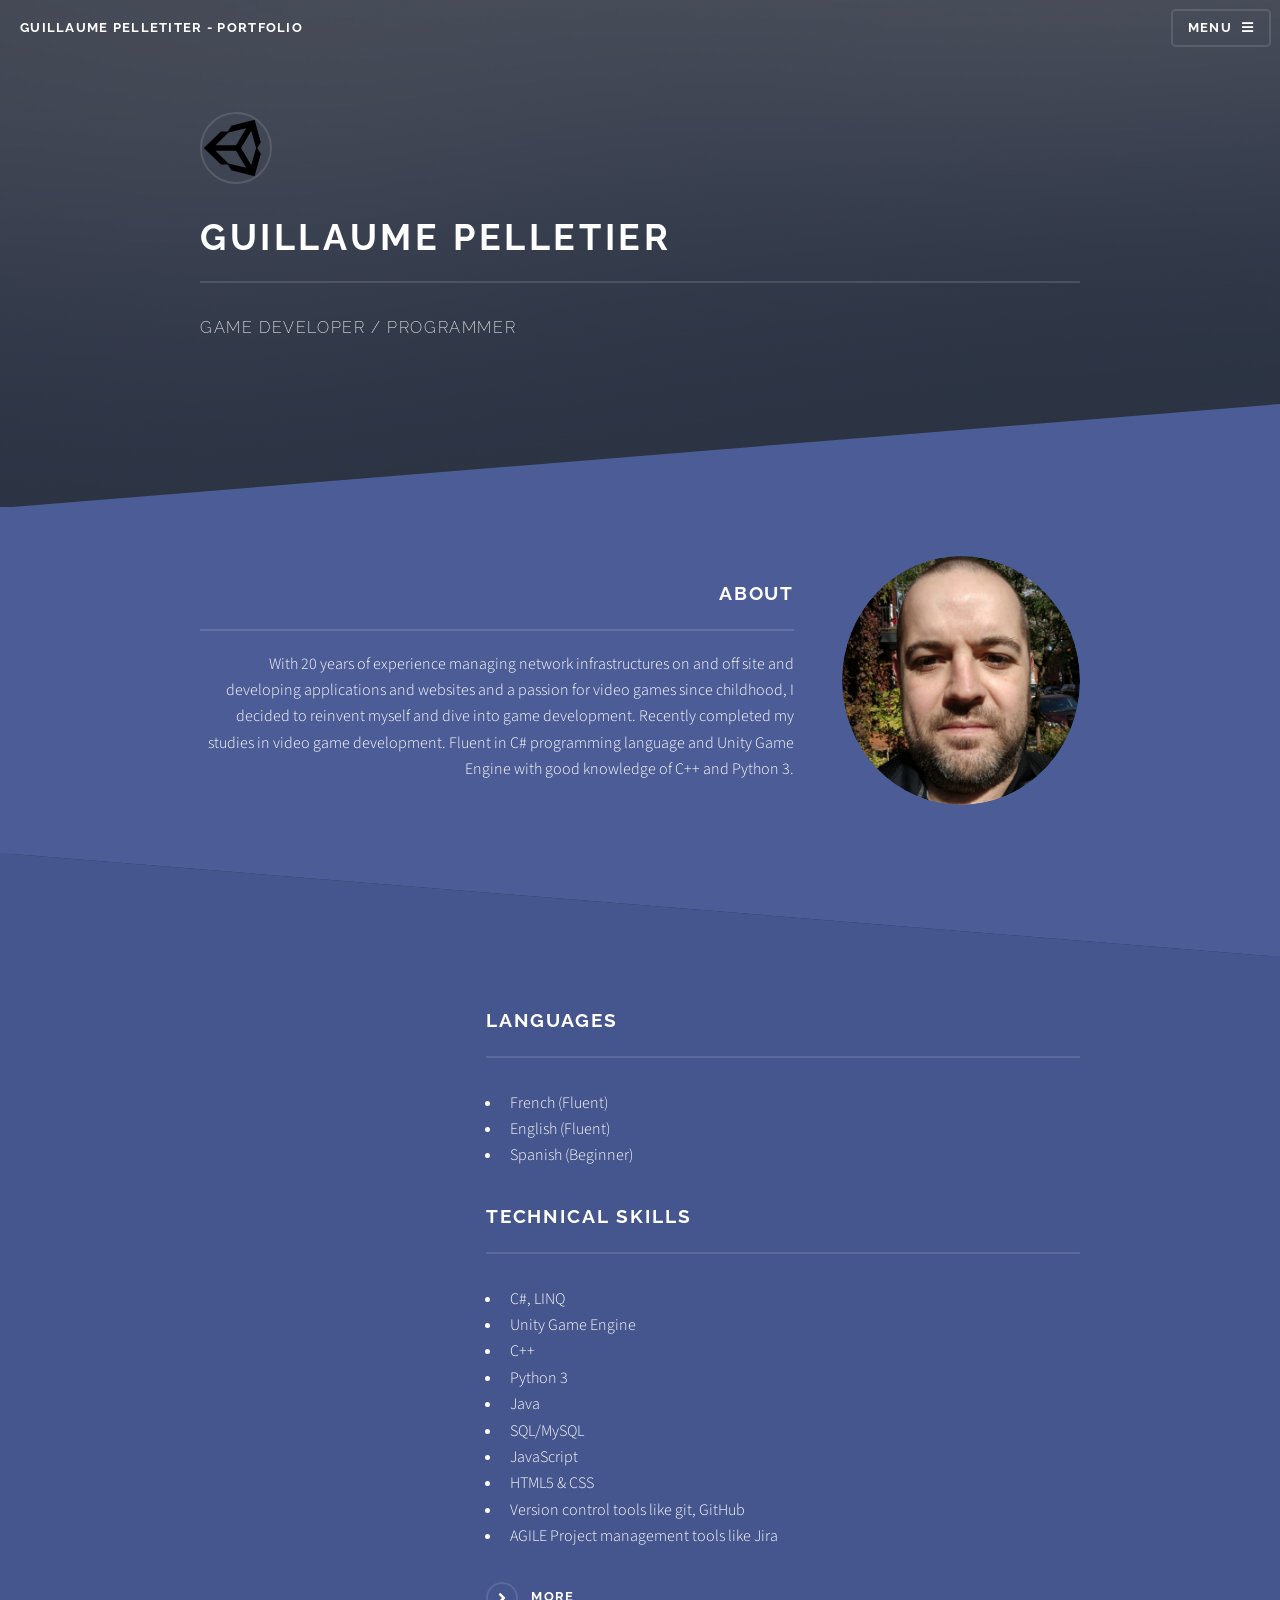
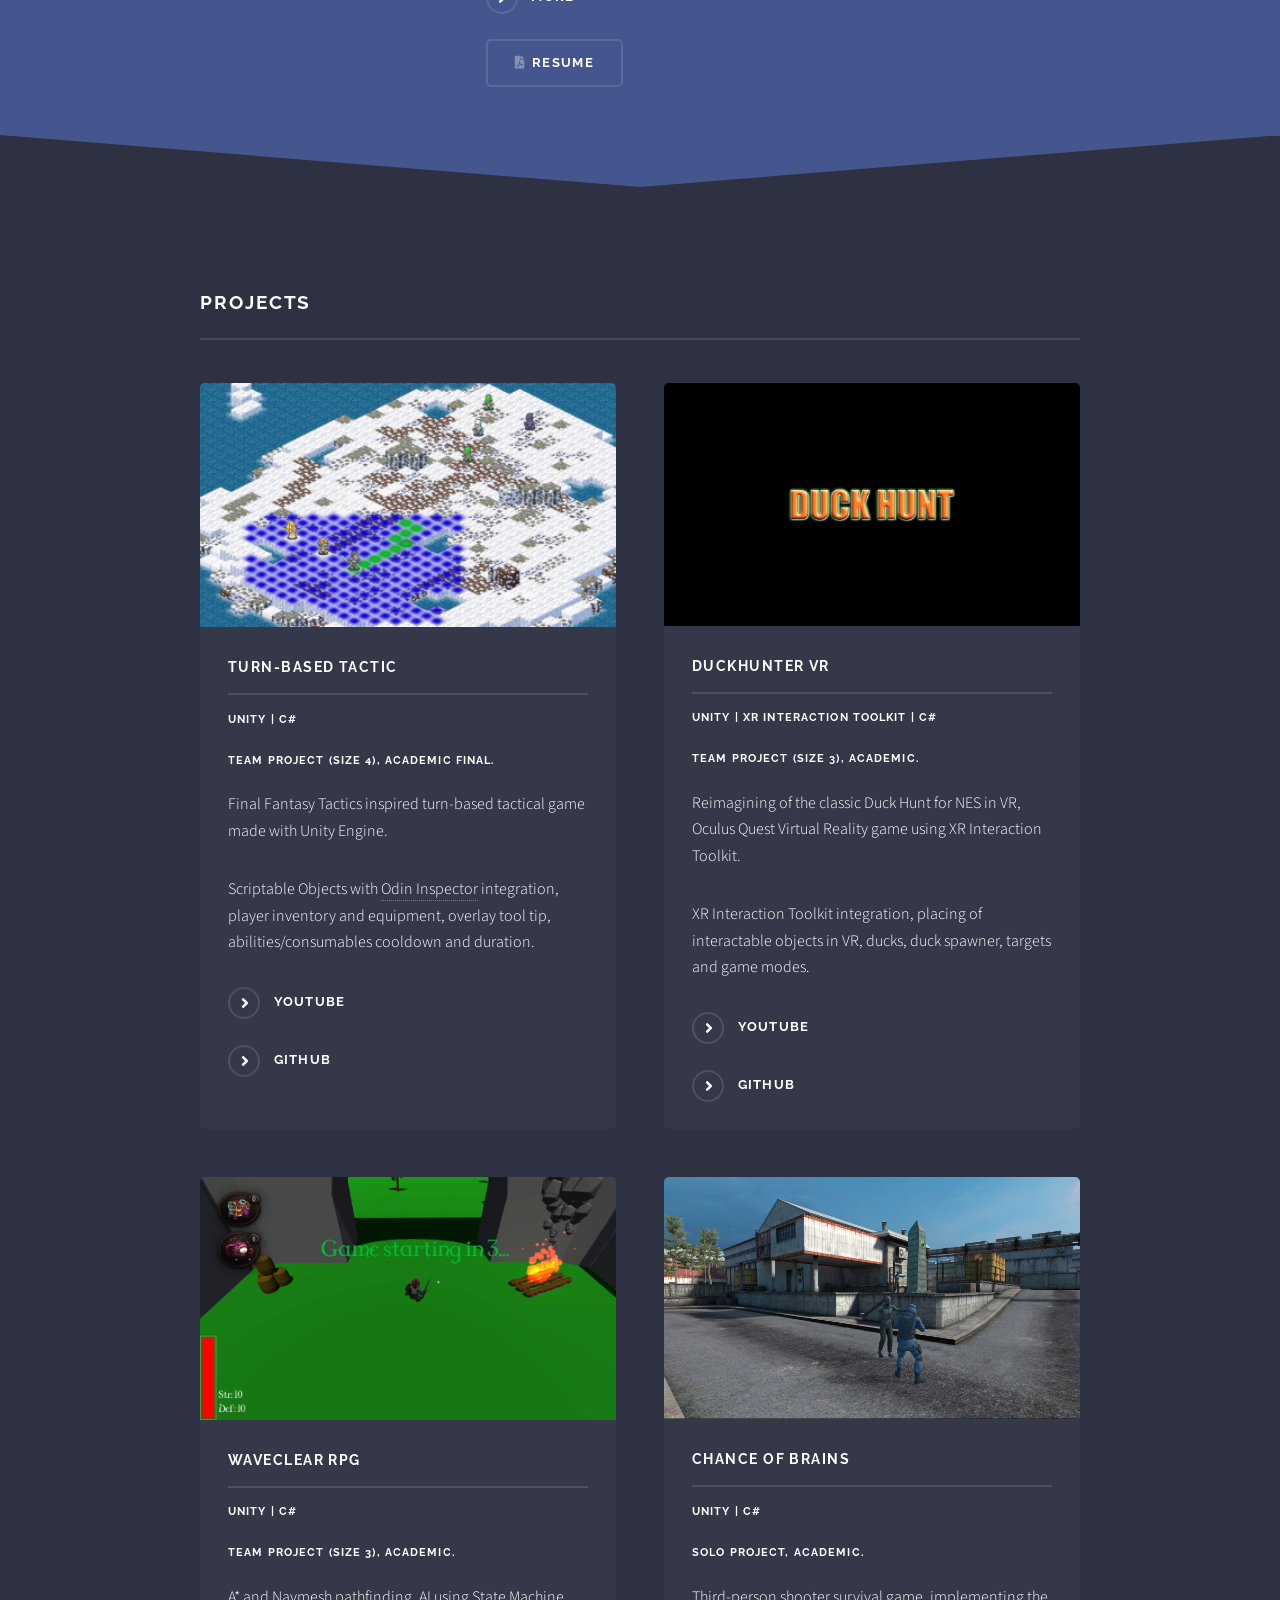
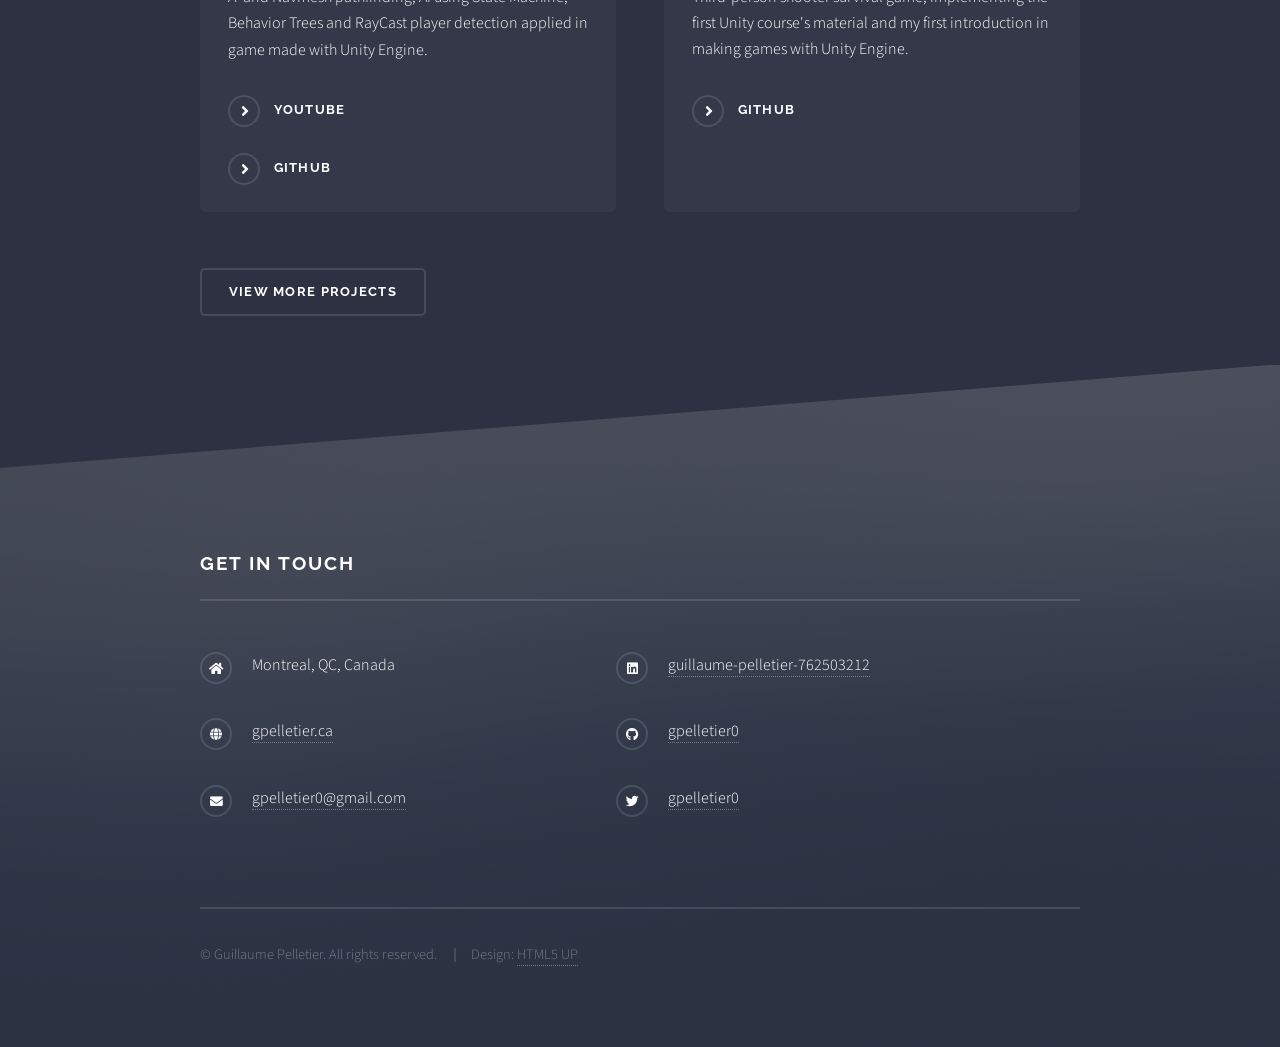
==== index.html @ 2f8ae03c "added country to address" ====
<!DOCTYPE HTML>
<!--
	Solid State by HTML5 UP
	html5up.net | @ajlkn
	Free for personal and commercial use under the CCA 3.0 license (html5up.net/license)
-->
<html>

<head>
	<title>Guillaume Pelletiter - Portfolio</title>
	<meta charset="utf-8" />
	<meta name="viewport" content="width=device-width, initial-scale=1, user-scalable=no" />
	<!-- Bootstrap -->
	<!--<link href="https://cdn.jsdelivr.net/npm/bootstrap@5.0.1/dist/css/bootstrap.min.css" rel="stylesheet" integrity="sha384-+0n0xVW2eSR5OomGNYDnhzAbDsOXxcvSN1TPprVMTNDbiYZCxYbOOl7+AMvyTG2x" crossorigin="anonymous">-->

	<!-- CSS -->
	<link rel="stylesheet" href="assets/css/main.css" />
	<noscript>
		<link rel="stylesheet" href="assets/css/noscript.css" />
	</noscript>
	<link rel="icon" href="images/favicon.ico" />
</head>

<body class="is-preload">

	<!-- Page Wrapper -->
	<div id="page-wrapper">

		<!-- Header -->
		<header id="header" class="alt">

			<h1><a href="index.html">Guillaume Pelletiter - Portfolio</a></h1>
			<nav>
				<a href="#menu">Menu</a>
			</nav>
		</header>

		<!-- Menu -->
		<nav id="menu">
			<div class="inner">
				<h2>Menu</h2>
				<ul class="links">
					<li><a href="index.html">Home</a></li>
					<li><a href="skills.html">Skills</a></li>
					<li><a href="projects.html">Projects</a></li>
				</ul>
				<a href="#" class="close">Close</a>
			</div>
		</nav>

		<!-- Banner -->
		<section id="banner">
			<div class="inner">
				<!--<div class="logo"><span class="icon"><i class="fas fa-dice-d20"></i></i></span></div>-->
				<div class="logo"><span class="icon"><img src="images/unity-brands.svg" style="padding-top:4px;"></span></div>
				<h2>Guillaume Pelletier</h2>
				<p>Game Developer / Programmer</p>
			</div>
		</section>

		<!-- Wrapper -->
		<section id="wrapper">

			<!-- One -->
			<section id="one" class="wrapper spotlight style1">
				<div class="inner">
					<a href="#" class="image"><img src="images/profile1.png" alt="" /></a>
					<div class="content">
						<h2 class="major">ABOUT</h2>
						<p>With 20 years of experience managing network infrastructures on and off site and
							developing applications and websites and a passion for video games since childhood, I decided to
							reinvent myself and dive into game development. Recently completed my studies in video game
							development. Fluent in C# programming language and Unity Game Engine with good knowledge of
							C++ and Python 3.</p>
						<!--<a href="#" class="special">Learn more</a>-->
					</div>
				</div>
			</section>

			<!-- Two -->
			<section id="two" class="wrapper alt spotlight style2">
				<div class="inner">
					<a href="#" class="image"><img src="images/skills.jpg" alt="" /></a>
					<div class="content">
						<h2 class="major">Languages</h2>
						<p>
						<ul>
							<li>French (Fluent)</li>
							<li>English (Fluent)</li>
							<li>Spanish (Beginner)</li>
						</ul>
						</p>

						<h2 class="major">TECHNICAL SKILLS</h2>
						<p>
						<ul>
							<li>C#, LINQ</li>
							<li>Unity Game Engine</li>
							<li>C++</li>
							<li>Python 3</li>
							<li>Java</li>
							<li>SQL/MySQL</li>
							<li>JavaScript</li>
							<li>HTML5 & CSS</li>
							<li>Version control tools like git, GitHub</li>
							<li>AGILE Project management tools like Jira</li>
						</ul>
						</p>
						<a href="skills.html" class="special">More</a>
						<ul class="actions">
							<li><a href="docs/Guillaume Pelletier (CV).pdf" class="button icon solid fas fa-file-pdf" target="_blank">Resume</a></li>
						</ul>
					</div>
				</div>
			</section>

			<!-- Three -->
			<!--
			<section id="three" class="wrapper spotlight style3">
				<div class="inner">
					<a href="#" class="image"><img src="images/education.jpg" alt="" /></a>
					<div class="content">
						<h2 class="major">EDUCATION</h2>
						<p>Lorem ipsum dolor sit amet, etiam lorem adipiscing elit. Cras turpis ante, nullam sit amet turpis non, sollicitudin posuere
							urna. Mauris id tellus arcu. Nunc vehicula id nulla dignissim dapibus. Nullam ultrices, neque et faucibus viverra, ex
							nulla cursus.</p>
						<a href="#" class="special">Learn more</a>
					</div>
				</div>
			</section>
			-->

			<!-- Four -->
			<section id="four" class="wrapper alt style1">
				<div class="inner">
					<h2 class="major">PROJECTS</h2>
					<section class="features">

						<article>
							<a href="https://github.com/gpelletier0/TurnBasedStrategy" target="_blank" class="image"><img src="images/turnbasedtactics.jpg" alt="" /></a>
							<h3 class="major">Turn-Based tactic</h3>
							<h4>
								<p>Unity | C#</p>
								<p>Team project (size 4), Academic Final.</p>
							</h4>
							<p>Final Fantasy Tactics inspired turn-based tactical game made with Unity Engine.</p>
							<p>Scriptable Objects with <a href="https://odininspector.com/" target="_blank">Odin Inspector</a> integration, player inventory and equipment, overlay tool tip, abilities/consumables cooldown and duration.</p>
							<a href="https://www.youtube.com/watch?v=KWb6OIS69YI" target="_blank" class="special">Youtube</a>
							<a href="https://github.com/gpelletier0/TurnBasedStrategy" target="_blank" class="special">GitHub</a>
						</article>

						<article>
							<a href="https://github.com/gpelletier0/Unity-DuckHunterVR" target="_blank" class="image"><img src="images/duckhunter.png" alt="" /></a>
							<h3 class="major">DuckHunter VR</h3>
							<h4>
								<p>Unity | XR Interaction Toolkit | C#</p>
								<p>Team project (size 3), Academic.</p>
							</h4>
							<p>Reimagining of the classic Duck Hunt for NES in VR, Oculus Quest Virtual Reality game using XR Interaction Toolkit.</p>
							<p>XR Interaction Toolkit integration, placing of interactable objects in VR, ducks, duck spawner, targets and game modes.</p>
							<a href="https://www.youtube.com/watch?v=J6FowLGC14E" target="_blank" class="special">Youtube</a>
							<a href="https://github.com/gpelletier0/Unity-DuckHunterVR" target="_blank" class="special">GitHub</a>
						</article>

						<article>
							<a href="https://github.com/gpelletier0/Unity-WaveClearRPG" target="_blank" class="image"><img src="images/rpgwaveclear.png" alt="" /></a>
							<h3 class="major">WaveClear RPG</h3>
							<h4>
								<p>Unity | C#</p>
								<p>Team project (size 3), Academic.</p>
							</h4>
							<p>A* and Navmesh pathfinding, AI using State Machine, Behavior Trees and RayCast player detection applied in game made with Unity Engine.</p>
							<a href="https://www.youtube.com/watch?v=xH9Z4_-2TSw" target="_blank" class="special">Youtube</a>
							<a href="https://github.com/gpelletier0/Unity-WaveClearRPG" target="_blank" class="special">GitHub</a>
						</article>

						<article>
							<a href="https://github.com/gpelletier0/ChanceOfBrains" target="_blank" class="image"><img src="images/chanceofbrains.jpg" alt="" /></a>
							<h3 class="major">Chance Of Brains</h3>
							<h4>
								<p>Unity | C#</p>
								<p>Solo Project, Academic.</p>
							</h4>
							<p>Third-person shooter survival game, implementing the first Unity course's material and my first introduction in making games with Unity Engine.</p>
							<a href="https://github.com/gpelletier0/ChanceOfBrains" target="_blank" class="special">GitHub</a>
						</article>

					</section>

					<ul class="actions">
						<li><a href="projects.html" class="button">View more projects</a></li>
					</ul>
			</section>

			<!-- Footer -->
			<section id="footer">
				<div class="inner">
					<h2 class="major">Get in touch</h2>
					<p></p>
					<ul class="contact">
						<li class="icon solid fa-home">Montreal, QC, Canada</li>
						<!--<li class="icon solid fa-phone">(000) 000-0000</li>-->
						<li class="icon solid fa-globe"><a href="http://www.gpelletier.ca">gpelletier.ca</a></li>
						<li class="icon solid fa-envelope"><a href="mailto:gpelletier0@gmail.com">gpelletier0@gmail.com</a></li>
					</ul>
					<ul class="contact">
						<li class="icon brands fa-linkedin"><a href="https://www.linkedin.com/in/guillaume-pelletier-762503212/" target="_blank">guillaume-pelletier-762503212</a></li>
						<li class="icon brands fa-github"><a href="https://github.com/gpelletier0" target="_blank">gpelletier0</a></li>
						<li class="icon brands fa-twitter"><a href="https://twitter.com/gpelletier0" target="_blank">gpelletier0</a></li>
					</ul>
					<ul class="copyright">
						<li>&copy; Guillaume Pelletier. All rights reserved.</li>
						<li>Design: <a href="http://html5up.net">HTML5 UP</a></li>
					</ul>
				</div>
			</section>

	</div>

	<!-- Scripts -->
	<script src="assets/js/jquery.min.js"></script>
	<script src="assets/js/jquery.scrollex.min.js"></script>
	<script src="assets/js/browser.min.js"></script>
	<script src="assets/js/breakpoints.min.js"></script>
	<script src="assets/js/util.js"></script>
	<script src="assets/js/main.js"></script>

</body>

</html>
---- assets/css/main.css ----
@import url(fontawesome-all.min.css);
@import url("https://fonts.googleapis.com/css?family=Raleway:200,700|Source+Sans+Pro:300,600,300italic,600italic");

/*
	Solid State by HTML5 UP
	html5up.net | @ajlkn
	Free for personal and commercial use under the CCA 3.0 license (html5up.net/license)
*/

html, body, div, span, applet, object,
iframe, h1, h2, h3, h4, h5, h6, p, blockquote,
pre, a, abbr, acronym, address, big, cite,
code, del, dfn, em, img, ins, kbd, q, s, samp,
small, strike, strong, sub, sup, tt, var, b,
u, i, center, dl, dt, dd, ol, ul, li, fieldset,
form, label, legend, table, caption, tbody,
tfoot, thead, tr, th, td, article, aside,
canvas, details, embed, figure, figcaption,
footer, header, hgroup, menu, nav, output, ruby,
section, summary, time, mark, audio, video {
	margin: 0;
	padding: 0;
	border: 0;
	font-size: 100%;
	font: inherit;
	vertical-align: baseline;}

article, aside, details, figcaption, figure,
footer, header, hgroup, menu, nav, section {
	display: block;}

body {
	line-height: 1;
}

ol, ul {
	list-style: none;
}

blockquote, q {
	quotes: none;
}

	blockquote:before, blockquote:after, q:before, q:after {
		content: '';
		content: none;
	}

table {
	border-collapse: collapse;
	border-spacing: 0;
}

body {
	-webkit-text-size-adjust: none;
}

mark {
	background-color: transparent;
	color: inherit;
}

input::-moz-focus-inner {
	border: 0;
	padding: 0;
}

input, select, textarea {
	-moz-appearance: none;
	-webkit-appearance: none;
	-ms-appearance: none;
	appearance: none;
}

/* Basic */

	@-ms-viewport {
		width: device-width;
	}

	body {
		-ms-overflow-style: scrollbar;
	}

	@media screen and (max-width: 480px) {

		html, body {
			min-width: 320px;
		}

	}

	html {
		box-sizing: border-box;
	}

	*, *:before, *:after {
		box-sizing: inherit;
	}

	body {
		background-color: #2e3141;
		background-image: linear-gradient(to top, rgba(46, 49, 65, 0.8), rgba(46, 49, 65, 0.8)), url("../../images/background.jpg");
		background-size: auto, cover;
		background-attachment: fixed, fixed;
		background-position: center, center;
	}

		body.is-preload *, body.is-preload *:before, body.is-preload *:after {
			-moz-animation: none !important;
			-webkit-animation: none !important;
			-ms-animation: none !important;
			animation: none !important;
			-moz-transition: none !important;
			-webkit-transition: none !important;
			-ms-transition: none !important;
			transition: none !important;
		}

/* Type */

	body, input, select, textarea {
		color: #ffffff;
		font-family: "Source Sans Pro", Helvetica, sans-serif;
		font-size: 16.5pt;
		font-weight: 300;
		line-height: 1.65;
	}

		@media screen and (max-width: 1680px) {

			body, input, select, textarea {
				font-size: 13pt;
			}

		}

		@media screen and (max-width: 1280px) {

			body, input, select, textarea {
				font-size: 12pt;
			}

		}

		@media screen and (max-width: 980px) {

			body, input, select, textarea {
				font-size: 12pt;
			}

		}

		@media screen and (max-width: 736px) {

			body, input, select, textarea {
				font-size: 12pt;
			}

		}

		@media screen and (max-width: 480px) {

			body, input, select, textarea {
				font-size: 12pt;
			}

		}

	a {
		-moz-transition: color 0.2s ease-in-out, border-bottom-color 0.2s ease-in-out;
		-webkit-transition: color 0.2s ease-in-out, border-bottom-color 0.2s ease-in-out;
		-ms-transition: color 0.2s ease-in-out, border-bottom-color 0.2s ease-in-out;
		transition: color 0.2s ease-in-out, border-bottom-color 0.2s ease-in-out;
		border-bottom: dotted 1px rgba(255, 255, 255, 0.35);
		color: #ffffff;
		text-decoration: none;
	}

		a:hover {
			border-bottom-color: transparent;
			color: #ffffff !important;
		}

		a.special:not(.button) {
			text-decoration: none;
			border-bottom: 0;
			display: block;
			font-family: Raleway, Helvetica, sans-serif;
			font-size: 0.8em;
			font-weight: 700;
			letter-spacing: 0.1em;
			margin: 0 0 2em 0;
			text-transform: uppercase;
		}

			a.special:not(.button):before {
				-moz-osx-font-smoothing: grayscale;
				-webkit-font-smoothing: antialiased;
				display: inline-block;
				font-style: normal;
				font-variant: normal;
				text-rendering: auto;
				line-height: 1;
				text-transform: none !important;
				font-family: 'Font Awesome 5 Free';
				font-weight: 900;
			}

			a.special:not(.button):before {
				-moz-transition: background-color 0.2s ease-in-out;
				-webkit-transition: background-color 0.2s ease-in-out;
				-ms-transition: background-color 0.2s ease-in-out;
				transition: background-color 0.2s ease-in-out;
				border-radius: 100%;
				border: solid 2px rgba(255, 255, 255, 0.125);
				content: '\f105';
				display: inline-block;
				font-size: 1.25em;
				height: 2em;
				line-height: 1.75em;
				margin-right: 0.85em;
				text-align: center;
				text-indent: 0.15em;
				vertical-align: middle;
				width: 2em;
			}

			a.special:not(.button):hover:before {
				background-color: rgba(255, 255, 255, 0.025);
			}

			a.special:not(.button):active:before {
				background-color: rgba(255, 255, 255, 0.075);
			}

	strong, b {
		color: #ffffff;
		font-weight: 600;
	}

	em, i {
		font-style: italic;
	}

	p {
		margin: 0 0 2em 0;
	}

	h1, h2, h3, h4, h5, h6 {
		color: #ffffff;
		font-family: Raleway, Helvetica, sans-serif;
		font-weight: 700;
		letter-spacing: 0.1em;
		margin: 0 0 1em 0;
		text-transform: uppercase;
	}

		h1 a, h2 a, h3 a, h4 a, h5 a, h6 a {
			color: inherit;
			text-decoration: none;
			border-bottom: 0;
		}

		h1 span, h2 span, h3 span, h4 span, h5 span, h6 span {
			font-weight: 200;
		}

		h1.major, h2.major, h3.major, h4.major, h5.major, h6.major {
			padding-bottom: 1em;
			border-bottom: solid 2px rgba(255, 255, 255, 0.125);
		}

	h2 {
		font-size: 1.2em;
	}

	h3 {
		font-size: 0.9em;
	}

	h4 {
		font-size: 0.7em;
	}

	h5 {
		font-size: 0.7em;
	}

	h6 {
		font-size: 0.7em;
	}

	@media screen and (max-width: 736px) {

		h2 {
			font-size: 1em;
		}

		h3 {
			font-size: 0.8em;
		}

	}

	sub {
		font-size: 0.8em;
		position: relative;
		top: 0.5em;
	}

	sup {
		font-size: 0.8em;
		position: relative;
		top: -0.5em;
	}

	blockquote {
		border-left: solid 4px rgba(255, 255, 255, 0.125);
		font-style: italic;
		margin: 0 0 2em 0;
		padding: 0.5em 0 0.5em 2em;
	}

	code {
		background: rgba(255, 255, 255, 0.025);
		border-radius: 5px;
		border: solid 2px rgba(255, 255, 255, 0.125);
		font-family: "Courier New", monospace;
		font-size: 0.9em;
		margin: 0 0.25em;
		padding: 0.25em 0.65em;
	}

	pre {
		-webkit-overflow-scrolling: touch;
		font-family: "Courier New", monospace;
		font-size: 0.9em;
		margin: 0 0 2em 0;
	}

		pre code {
			display: block;
			line-height: 1.75em;
			padding: 1em 1.5em;
			overflow-x: auto;
		}

	hr {
		border: 0;
		border-bottom: solid 2px rgba(255, 255, 255, 0.125);
		margin: 2.5em 0;
	}

		hr.major {
			margin: 4em 0;
		}

	.align-left {
		text-align: left;
	}

	.align-center {
		text-align: center;
	}

	.align-right {
		text-align: right;
	}

/* Row */

	.row {
		display: flex;
		flex-wrap: wrap;
		box-sizing: border-box;
		align-items: stretch;
	}

		.row > * {
			box-sizing: border-box;
		}

		.row.gtr-uniform > * > :last-child {
			margin-bottom: 0;
		}

		.row.aln-left {
			justify-content: flex-start;
		}

		.row.aln-center {
			justify-content: center;
		}

		.row.aln-right {
			justify-content: flex-end;
		}

		.row.aln-top {
			align-items: flex-start;
		}

		.row.aln-middle {
			align-items: center;
		}

		.row.aln-bottom {
			align-items: flex-end;
		}

		.row > .imp {
			order: -1;
		}

		.row > .col-1 {
			width: 8.33333%;
		}

		.row > .off-1 {
			margin-left: 8.33333%;
		}

		.row > .col-2 {
			width: 16.66667%;
		}

		.row > .off-2 {
			margin-left: 16.66667%;
		}

		.row > .col-3 {
			width: 25%;
		}

		.row > .off-3 {
			margin-left: 25%;
		}

		.row > .col-4 {
			width: 33.33333%;
		}

		.row > .off-4 {
			margin-left: 33.33333%;
		}

		.row > .col-5 {
			width: 41.66667%;
		}

		.row > .off-5 {
			margin-left: 41.66667%;
		}

		.row > .col-6 {
			width: 50%;
		}

		.row > .off-6 {
			margin-left: 50%;
		}

		.row > .col-7 {
			width: 58.33333%;
		}

		.row > .off-7 {
			margin-left: 58.33333%;
		}

		.row > .col-8 {
			width: 66.66667%;
		}

		.row > .off-8 {
			margin-left: 66.66667%;
		}

		.row > .col-9 {
			width: 75%;
		}

		.row > .off-9 {
			margin-left: 75%;
		}

		.row > .col-10 {
			width: 83.33333%;
		}

		.row > .off-10 {
			margin-left: 83.33333%;
		}

		.row > .col-11 {
			width: 91.66667%;
		}

		.row > .off-11 {
			margin-left: 91.66667%;
		}

		.row > .col-12 {
			width: 100%;
		}

		.row > .off-12 {
			margin-left: 100%;
		}

		.row.gtr-0 {
			margin-top: 0;
			margin-left: 0em;
		}

			.row.gtr-0 > * {
				padding: 0 0 0 0em;
			}

			.row.gtr-0.gtr-uniform {
				margin-top: 0em;
			}

				.row.gtr-0.gtr-uniform > * {
					padding-top: 0em;
				}

		.row.gtr-25 {
			margin-top: 0;
			margin-left: -0.4375em;
		}

			.row.gtr-25 > * {
				padding: 0 0 0 0.4375em;
			}

			.row.gtr-25.gtr-uniform {
				margin-top: -0.4375em;
			}

				.row.gtr-25.gtr-uniform > * {
					padding-top: 0.4375em;
				}

		.row.gtr-50 {
			margin-top: 0;
			margin-left: -0.875em;
		}

			.row.gtr-50 > * {
				padding: 0 0 0 0.875em;
			}

			.row.gtr-50.gtr-uniform {
				margin-top: -0.875em;
			}

				.row.gtr-50.gtr-uniform > * {
					padding-top: 0.875em;
				}

		.row {
			margin-top: 0;
			margin-left: -1.75em;
		}

			.row > * {
				padding: 0 0 0 1.75em;
			}

			.row.gtr-uniform {
				margin-top: -1.75em;
			}

				.row.gtr-uniform > * {
					padding-top: 1.75em;
				}

		.row.gtr-150 {
			margin-top: 0;
			margin-left: -2.625em;
		}

			.row.gtr-150 > * {
				padding: 0 0 0 2.625em;
			}

			.row.gtr-150.gtr-uniform {
				margin-top: -2.625em;
			}

				.row.gtr-150.gtr-uniform > * {
					padding-top: 2.625em;
				}

		.row.gtr-200 {
			margin-top: 0;
			margin-left: -3.5em;
		}

			.row.gtr-200 > * {
				padding: 0 0 0 3.5em;
			}

			.row.gtr-200.gtr-uniform {
				margin-top: -3.5em;
			}

				.row.gtr-200.gtr-uniform > * {
					padding-top: 3.5em;
				}

		@media screen and (max-width: 1680px) {

			.row {
				display: flex;
				flex-wrap: wrap;
				box-sizing: border-box;
				align-items: stretch;
			}

				.row > * {
					box-sizing: border-box;
				}

				.row.gtr-uniform > * > :last-child {
					margin-bottom: 0;
				}

				.row.aln-left {
					justify-content: flex-start;
				}

				.row.aln-center {
					justify-content: center;
				}

				.row.aln-right {
					justify-content: flex-end;
				}

				.row.aln-top {
					align-items: flex-start;
				}

				.row.aln-middle {
					align-items: center;
				}

				.row.aln-bottom {
					align-items: flex-end;
				}

				.row > .imp-xlarge {
					order: -1;
				}

				.row > .col-1-xlarge {
					width: 8.33333%;
				}

				.row > .off-1-xlarge {
					margin-left: 8.33333%;
				}

				.row > .col-2-xlarge {
					width: 16.66667%;
				}

				.row > .off-2-xlarge {
					margin-left: 16.66667%;
				}

				.row > .col-3-xlarge {
					width: 25%;
				}

				.row > .off-3-xlarge {
					margin-left: 25%;
				}

				.row > .col-4-xlarge {
					width: 33.33333%;
				}

				.row > .off-4-xlarge {
					margin-left: 33.33333%;
				}

				.row > .col-5-xlarge {
					width: 41.66667%;
				}

				.row > .off-5-xlarge {
					margin-left: 41.66667%;
				}

				.row > .col-6-xlarge {
					width: 50%;
				}

				.row > .off-6-xlarge {
					margin-left: 50%;
				}

				.row > .col-7-xlarge {
					width: 58.33333%;
				}

				.row > .off-7-xlarge {
					margin-left: 58.33333%;
				}

				.row > .col-8-xlarge {
					width: 66.66667%;
				}

				.row > .off-8-xlarge {
					margin-left: 66.66667%;
				}

				.row > .col-9-xlarge {
					width: 75%;
				}

				.row > .off-9-xlarge {
					margin-left: 75%;
				}

				.row > .col-10-xlarge {
					width: 83.33333%;
				}

				.row > .off-10-xlarge {
					margin-left: 83.33333%;
				}

				.row > .col-11-xlarge {
					width: 91.66667%;
				}

				.row > .off-11-xlarge {
					margin-left: 91.66667%;
				}

				.row > .col-12-xlarge {
					width: 100%;
				}

				.row > .off-12-xlarge {
					margin-left: 100%;
				}

				.row.gtr-0 {
					margin-top: 0;
					margin-left: 0em;
				}

					.row.gtr-0 > * {
						padding: 0 0 0 0em;
					}

					.row.gtr-0.gtr-uniform {
						margin-top: 0em;
					}

						.row.gtr-0.gtr-uniform > * {
							padding-top: 0em;
						}

				.row.gtr-25 {
					margin-top: 0;
					margin-left: -0.4375em;
				}

					.row.gtr-25 > * {
						padding: 0 0 0 0.4375em;
					}

					.row.gtr-25.gtr-uniform {
						margin-top: -0.4375em;
					}

						.row.gtr-25.gtr-uniform > * {
							padding-top: 0.4375em;
						}

				.row.gtr-50 {
					margin-top: 0;
					margin-left: -0.875em;
				}

					.row.gtr-50 > * {
						padding: 0 0 0 0.875em;
					}

					.row.gtr-50.gtr-uniform {
						margin-top: -0.875em;
					}

						.row.gtr-50.gtr-uniform > * {
							padding-top: 0.875em;
						}

				.row {
					margin-top: 0;
					margin-left: -1.75em;
				}

					.row > * {
						padding: 0 0 0 1.75em;
					}

					.row.gtr-uniform {
						margin-top: -1.75em;
					}

						.row.gtr-uniform > * {
							padding-top: 1.75em;
						}

				.row.gtr-150 {
					margin-top: 0;
					margin-left: -2.625em;
				}

					.row.gtr-150 > * {
						padding: 0 0 0 2.625em;
					}

					.row.gtr-150.gtr-uniform {
						margin-top: -2.625em;
					}

						.row.gtr-150.gtr-uniform > * {
							padding-top: 2.625em;
						}

				.row.gtr-200 {
					margin-top: 0;
					margin-left: -3.5em;
				}

					.row.gtr-200 > * {
						padding: 0 0 0 3.5em;
					}

					.row.gtr-200.gtr-uniform {
						margin-top: -3.5em;
					}

						.row.gtr-200.gtr-uniform > * {
							padding-top: 3.5em;
						}

		}

		@media screen and (max-width: 1280px) {

			.row {
				display: flex;
				flex-wrap: wrap;
				box-sizing: border-box;
				align-items: stretch;
			}

				.row > * {
					box-sizing: border-box;
				}

				.row.gtr-uniform > * > :last-child {
					margin-bottom: 0;
				}

				.row.aln-left {
					justify-content: flex-start;
				}

				.row.aln-center {
					justify-content: center;
				}

				.row.aln-right {
					justify-content: flex-end;
				}

				.row.aln-top {
					align-items: flex-start;
				}

				.row.aln-middle {
					align-items: center;
				}

				.row.aln-bottom {
					align-items: flex-end;
				}

				.row > .imp-large {
					order: -1;
				}

				.row > .col-1-large {
					width: 8.33333%;
				}

				.row > .off-1-large {
					margin-left: 8.33333%;
				}

				.row > .col-2-large {
					width: 16.66667%;
				}

				.row > .off-2-large {
					margin-left: 16.66667%;
				}

				.row > .col-3-large {
					width: 25%;
				}

				.row > .off-3-large {
					margin-left: 25%;
				}

				.row > .col-4-large {
					width: 33.33333%;
				}

				.row > .off-4-large {
					margin-left: 33.33333%;
				}

				.row > .col-5-large {
					width: 41.66667%;
				}

				.row > .off-5-large {
					margin-left: 41.66667%;
				}

				.row > .col-6-large {
					width: 50%;
				}

				.row > .off-6-large {
					margin-left: 50%;
				}

				.row > .col-7-large {
					width: 58.33333%;
				}

				.row > .off-7-large {
					margin-left: 58.33333%;
				}

				.row > .col-8-large {
					width: 66.66667%;
				}

				.row > .off-8-large {
					margin-left: 66.66667%;
				}

				.row > .col-9-large {
					width: 75%;
				}

				.row > .off-9-large {
					margin-left: 75%;
				}

				.row > .col-10-large {
					width: 83.33333%;
				}

				.row > .off-10-large {
					margin-left: 83.33333%;
				}

				.row > .col-11-large {
					width: 91.66667%;
				}

				.row > .off-11-large {
					margin-left: 91.66667%;
				}

				.row > .col-12-large {
					width: 100%;
				}

				.row > .off-12-large {
					margin-left: 100%;
				}

				.row.gtr-0 {
					margin-top: 0;
					margin-left: 0em;
				}

					.row.gtr-0 > * {
						padding: 0 0 0 0em;
					}

					.row.gtr-0.gtr-uniform {
						margin-top: 0em;
					}

						.row.gtr-0.gtr-uniform > * {
							padding-top: 0em;
						}

				.row.gtr-25 {
					margin-top: 0;
					margin-left: -0.4375em;
				}

					.row.gtr-25 > * {
						padding: 0 0 0 0.4375em;
					}

					.row.gtr-25.gtr-uniform {
						margin-top: -0.4375em;
					}

						.row.gtr-25.gtr-uniform > * {
							padding-top: 0.4375em;
						}

				.row.gtr-50 {
					margin-top: 0;
					margin-left: -0.875em;
				}

					.row.gtr-50 > * {
						padding: 0 0 0 0.875em;
					}

					.row.gtr-50.gtr-uniform {
						margin-top: -0.875em;
					}

						.row.gtr-50.gtr-uniform > * {
							padding-top: 0.875em;
						}

				.row {
					margin-top: 0;
					margin-left: -1.75em;
				}

					.row > * {
						padding: 0 0 0 1.75em;
					}

					.row.gtr-uniform {
						margin-top: -1.75em;
					}

						.row.gtr-uniform > * {
							padding-top: 1.75em;
						}

				.row.gtr-150 {
					margin-top: 0;
					margin-left: -2.625em;
				}

					.row.gtr-150 > * {
						padding: 0 0 0 2.625em;
					}

					.row.gtr-150.gtr-uniform {
						margin-top: -2.625em;
					}

						.row.gtr-150.gtr-uniform > * {
							padding-top: 2.625em;
						}

				.row.gtr-200 {
					margin-top: 0;
					margin-left: -3.5em;
				}

					.row.gtr-200 > * {
						padding: 0 0 0 3.5em;
					}

					.row.gtr-200.gtr-uniform {
						margin-top: -3.5em;
					}

						.row.gtr-200.gtr-uniform > * {
							padding-top: 3.5em;
						}

		}

		@media screen and (max-width: 980px) {

			.row {
				display: flex;
				flex-wrap: wrap;
				box-sizing: border-box;
				align-items: stretch;
			}

				.row > * {
					box-sizing: border-box;
				}

				.row.gtr-uniform > * > :last-child {
					margin-bottom: 0;
				}

				.row.aln-left {
					justify-content: flex-start;
				}

				.row.aln-center {
					justify-content: center;
				}

				.row.aln-right {
					justify-content: flex-end;
				}

				.row.aln-top {
					align-items: flex-start;
				}

				.row.aln-middle {
					align-items: center;
				}

				.row.aln-bottom {
					align-items: flex-end;
				}

				.row > .imp-medium {
					order: -1;
				}

				.row > .col-1-medium {
					width: 8.33333%;
				}

				.row > .off-1-medium {
					margin-left: 8.33333%;
				}

				.row > .col-2-medium {
					width: 16.66667%;
				}

				.row > .off-2-medium {
					margin-left: 16.66667%;
				}

				.row > .col-3-medium {
					width: 25%;
				}

				.row > .off-3-medium {
					margin-left: 25%;
				}

				.row > .col-4-medium {
					width: 33.33333%;
				}

				.row > .off-4-medium {
					margin-left: 33.33333%;
				}

				.row > .col-5-medium {
					width: 41.66667%;
				}

				.row > .off-5-medium {
					margin-left: 41.66667%;
				}

				.row > .col-6-medium {
					width: 50%;
				}

				.row > .off-6-medium {
					margin-left: 50%;
				}

				.row > .col-7-medium {
					width: 58.33333%;
				}

				.row > .off-7-medium {
					margin-left: 58.33333%;
				}

				.row > .col-8-medium {
					width: 66.66667%;
				}

				.row > .off-8-medium {
					margin-left: 66.66667%;
				}

				.row > .col-9-medium {
					width: 75%;
				}

				.row > .off-9-medium {
					margin-left: 75%;
				}

				.row > .col-10-medium {
					width: 83.33333%;
				}

				.row > .off-10-medium {
					margin-left: 83.33333%;
				}

				.row > .col-11-medium {
					width: 91.66667%;
				}

				.row > .off-11-medium {
					margin-left: 91.66667%;
				}

				.row > .col-12-medium {
					width: 100%;
				}

				.row > .off-12-medium {
					margin-left: 100%;
				}

				.row.gtr-0 {
					margin-top: 0;
					margin-left: 0em;
				}

					.row.gtr-0 > * {
						padding: 0 0 0 0em;
					}

					.row.gtr-0.gtr-uniform {
						margin-top: 0em;
					}

						.row.gtr-0.gtr-uniform > * {
							padding-top: 0em;
						}

				.row.gtr-25 {
					margin-top: 0;
					margin-left: -0.4375em;
				}

					.row.gtr-25 > * {
						padding: 0 0 0 0.4375em;
					}

					.row.gtr-25.gtr-uniform {
						margin-top: -0.4375em;
					}

						.row.gtr-25.gtr-uniform > * {
							padding-top: 0.4375em;
						}

				.row.gtr-50 {
					margin-top: 0;
					margin-left: -0.875em;
				}

					.row.gtr-50 > * {
						padding: 0 0 0 0.875em;
					}

					.row.gtr-50.gtr-uniform {
						margin-top: -0.875em;
					}

						.row.gtr-50.gtr-uniform > * {
							padding-top: 0.875em;
						}

				.row {
					margin-top: 0;
					margin-left: -1.75em;
				}

					.row > * {
						padding: 0 0 0 1.75em;
					}

					.row.gtr-uniform {
						margin-top: -1.75em;
					}

						.row.gtr-uniform > * {
							padding-top: 1.75em;
						}

				.row.gtr-150 {
					margin-top: 0;
					margin-left: -2.625em;
				}

					.row.gtr-150 > * {
						padding: 0 0 0 2.625em;
					}

					.row.gtr-150.gtr-uniform {
						margin-top: -2.625em;
					}

						.row.gtr-150.gtr-uniform > * {
							padding-top: 2.625em;
						}

				.row.gtr-200 {
					margin-top: 0;
					margin-left: -3.5em;
				}

					.row.gtr-200 > * {
						padding: 0 0 0 3.5em;
					}

					.row.gtr-200.gtr-uniform {
						margin-top: -3.5em;
					}

						.row.gtr-200.gtr-uniform > * {
							padding-top: 3.5em;
						}

		}

		@media screen and (max-width: 736px) {

			.row {
				display: flex;
				flex-wrap: wrap;
				box-sizing: border-box;
				align-items: stretch;
			}

				.row > * {
					box-sizing: border-box;
				}

				.row.gtr-uniform > * > :last-child {
					margin-bottom: 0;
				}

				.row.aln-left {
					justify-content: flex-start;
				}

				.row.aln-center {
					justify-content: center;
				}

				.row.aln-right {
					justify-content: flex-end;
				}

				.row.aln-top {
					align-items: flex-start;
				}

				.row.aln-middle {
					align-items: center;
				}

				.row.aln-bottom {
					align-items: flex-end;
				}

				.row > .imp-small {
					order: -1;
				}

				.row > .col-1-small {
					width: 8.33333%;
				}

				.row > .off-1-small {
					margin-left: 8.33333%;
				}

				.row > .col-2-small {
					width: 16.66667%;
				}

				.row > .off-2-small {
					margin-left: 16.66667%;
				}

				.row > .col-3-small {
					width: 25%;
				}

				.row > .off-3-small {
					margin-left: 25%;
				}

				.row > .col-4-small {
					width: 33.33333%;
				}

				.row > .off-4-small {
					margin-left: 33.33333%;
				}

				.row > .col-5-small {
					width: 41.66667%;
				}

				.row > .off-5-small {
					margin-left: 41.66667%;
				}

				.row > .col-6-small {
					width: 50%;
				}

				.row > .off-6-small {
					margin-left: 50%;
				}

				.row > .col-7-small {
					width: 58.33333%;
				}

				.row > .off-7-small {
					margin-left: 58.33333%;
				}

				.row > .col-8-small {
					width: 66.66667%;
				}

				.row > .off-8-small {
					margin-left: 66.66667%;
				}

				.row > .col-9-small {
					width: 75%;
				}

				.row > .off-9-small {
					margin-left: 75%;
				}

				.row > .col-10-small {
					width: 83.33333%;
				}

				.row > .off-10-small {
					margin-left: 83.33333%;
				}

				.row > .col-11-small {
					width: 91.66667%;
				}

				.row > .off-11-small {
					margin-left: 91.66667%;
				}

				.row > .col-12-small {
					width: 100%;
				}

				.row > .off-12-small {
					margin-left: 100%;
				}

				.row.gtr-0 {
					margin-top: 0;
					margin-left: 0em;
				}

					.row.gtr-0 > * {
						padding: 0 0 0 0em;
					}

					.row.gtr-0.gtr-uniform {
						margin-top: 0em;
					}

						.row.gtr-0.gtr-uniform > * {
							padding-top: 0em;
						}

				.row.gtr-25 {
					margin-top: 0;
					margin-left: -0.3125em;
				}

					.row.gtr-25 > * {
						padding: 0 0 0 0.3125em;
					}

					.row.gtr-25.gtr-uniform {
						margin-top: -0.3125em;
					}

						.row.gtr-25.gtr-uniform > * {
							padding-top: 0.3125em;
						}

				.row.gtr-50 {
					margin-top: 0;
					margin-left: -0.625em;
				}

					.row.gtr-50 > * {
						padding: 0 0 0 0.625em;
					}

					.row.gtr-50.gtr-uniform {
						margin-top: -0.625em;
					}

						.row.gtr-50.gtr-uniform > * {
							padding-top: 0.625em;
						}

				.row {
					margin-top: 0;
					margin-left: -1.25em;
				}

					.row > * {
						padding: 0 0 0 1.25em;
					}

					.row.gtr-uniform {
						margin-top: -1.25em;
					}

						.row.gtr-uniform > * {
							padding-top: 1.25em;
						}

				.row.gtr-150 {
					margin-top: 0;
					margin-left: -1.875em;
				}

					.row.gtr-150 > * {
						padding: 0 0 0 1.875em;
					}

					.row.gtr-150.gtr-uniform {
						margin-top: -1.875em;
					}

						.row.gtr-150.gtr-uniform > * {
							padding-top: 1.875em;
						}

				.row.gtr-200 {
					margin-top: 0;
					margin-left: -2.5em;
				}

					.row.gtr-200 > * {
						padding: 0 0 0 2.5em;
					}

					.row.gtr-200.gtr-uniform {
						margin-top: -2.5em;
					}

						.row.gtr-200.gtr-uniform > * {
							padding-top: 2.5em;
						}

		}

		@media screen and (max-width: 480px) {

			.row {
				display: flex;
				flex-wrap: wrap;
				box-sizing: border-box;
				align-items: stretch;
			}

				.row > * {
					box-sizing: border-box;
				}

				.row.gtr-uniform > * > :last-child {
					margin-bottom: 0;
				}

				.row.aln-left {
					justify-content: flex-start;
				}

				.row.aln-center {
					justify-content: center;
				}

				.row.aln-right {
					justify-content: flex-end;
				}

				.row.aln-top {
					align-items: flex-start;
				}

				.row.aln-middle {
					align-items: center;
				}

				.row.aln-bottom {
					align-items: flex-end;
				}

				.row > .imp-xsmall {
					order: -1;
				}

				.row > .col-1-xsmall {
					width: 8.33333%;
				}

				.row > .off-1-xsmall {
					margin-left: 8.33333%;
				}

				.row > .col-2-xsmall {
					width: 16.66667%;
				}

				.row > .off-2-xsmall {
					margin-left: 16.66667%;
				}

				.row > .col-3-xsmall {
					width: 25%;
				}

				.row > .off-3-xsmall {
					margin-left: 25%;
				}

				.row > .col-4-xsmall {
					width: 33.33333%;
				}

				.row > .off-4-xsmall {
					margin-left: 33.33333%;
				}

				.row > .col-5-xsmall {
					width: 41.66667%;
				}

				.row > .off-5-xsmall {
					margin-left: 41.66667%;
				}

				.row > .col-6-xsmall {
					width: 50%;
				}

				.row > .off-6-xsmall {
					margin-left: 50%;
				}

				.row > .col-7-xsmall {
					width: 58.33333%;
				}

				.row > .off-7-xsmall {
					margin-left: 58.33333%;
				}

				.row > .col-8-xsmall {
					width: 66.66667%;
				}

				.row > .off-8-xsmall {
					margin-left: 66.66667%;
				}

				.row > .col-9-xsmall {
					width: 75%;
				}

				.row > .off-9-xsmall {
					margin-left: 75%;
				}

				.row > .col-10-xsmall {
					width: 83.33333%;
				}

				.row > .off-10-xsmall {
					margin-left: 83.33333%;
				}

				.row > .col-11-xsmall {
					width: 91.66667%;
				}

				.row > .off-11-xsmall {
					margin-left: 91.66667%;
				}

				.row > .col-12-xsmall {
					width: 100%;
				}

				.row > .off-12-xsmall {
					margin-left: 100%;
				}

				.row.gtr-0 {
					margin-top: 0;
					margin-left: 0em;
				}

					.row.gtr-0 > * {
						padding: 0 0 0 0em;
					}

					.row.gtr-0.gtr-uniform {
						margin-top: 0em;
					}

						.row.gtr-0.gtr-uniform > * {
							padding-top: 0em;
						}

				.row.gtr-25 {
					margin-top: 0;
					margin-left: -0.3125em;
				}

					.row.gtr-25 > * {
						padding: 0 0 0 0.3125em;
					}

					.row.gtr-25.gtr-uniform {
						margin-top: -0.3125em;
					}

						.row.gtr-25.gtr-uniform > * {
							padding-top: 0.3125em;
						}

				.row.gtr-50 {
					margin-top: 0;
					margin-left: -0.625em;
				}

					.row.gtr-50 > * {
						padding: 0 0 0 0.625em;
					}

					.row.gtr-50.gtr-uniform {
						margin-top: -0.625em;
					}

						.row.gtr-50.gtr-uniform > * {
							padding-top: 0.625em;
						}

				.row {
					margin-top: 0;
					margin-left: -1.25em;
				}

					.row > * {
						padding: 0 0 0 1.25em;
					}

					.row.gtr-uniform {
						margin-top: -1.25em;
					}

						.row.gtr-uniform > * {
							padding-top: 1.25em;
						}

				.row.gtr-150 {
					margin-top: 0;
					margin-left: -1.875em;
				}

					.row.gtr-150 > * {
						padding: 0 0 0 1.875em;
					}

					.row.gtr-150.gtr-uniform {
						margin-top: -1.875em;
					}

						.row.gtr-150.gtr-uniform > * {
							padding-top: 1.875em;
						}

				.row.gtr-200 {
					margin-top: 0;
					margin-left: -2.5em;
				}

					.row.gtr-200 > * {
						padding: 0 0 0 2.5em;
					}

					.row.gtr-200.gtr-uniform {
						margin-top: -2.5em;
					}

						.row.gtr-200.gtr-uniform > * {
							padding-top: 2.5em;
						}

		}

		@media screen and (max-width: 360px) {

			.row {
				display: flex;
				flex-wrap: wrap;
				box-sizing: border-box;
				align-items: stretch;
			}

				.row > * {
					box-sizing: border-box;
				}

				.row.gtr-uniform > * > :last-child {
					margin-bottom: 0;
				}

				.row.aln-left {
					justify-content: flex-start;
				}

				.row.aln-center {
					justify-content: center;
				}

				.row.aln-right {
					justify-content: flex-end;
				}

				.row.aln-top {
					align-items: flex-start;
				}

				.row.aln-middle {
					align-items: center;
				}

				.row.aln-bottom {
					align-items: flex-end;
				}

				.row > .imp-xxsmall {
					order: -1;
				}

				.row > .col-1-xxsmall {
					width: 8.33333%;
				}

				.row > .off-1-xxsmall {
					margin-left: 8.33333%;
				}

				.row > .col-2-xxsmall {
					width: 16.66667%;
				}

				.row > .off-2-xxsmall {
					margin-left: 16.66667%;
				}

				.row > .col-3-xxsmall {
					width: 25%;
				}

				.row > .off-3-xxsmall {
					margin-left: 25%;
				}

				.row > .col-4-xxsmall {
					width: 33.33333%;
				}

				.row > .off-4-xxsmall {
					margin-left: 33.33333%;
				}

				.row > .col-5-xxsmall {
					width: 41.66667%;
				}

				.row > .off-5-xxsmall {
					margin-left: 41.66667%;
				}

				.row > .col-6-xxsmall {
					width: 50%;
				}

				.row > .off-6-xxsmall {
					margin-left: 50%;
				}

				.row > .col-7-xxsmall {
					width: 58.33333%;
				}

				.row > .off-7-xxsmall {
					margin-left: 58.33333%;
				}

				.row > .col-8-xxsmall {
					width: 66.66667%;
				}

				.row > .off-8-xxsmall {
					margin-left: 66.66667%;
				}

				.row > .col-9-xxsmall {
					width: 75%;
				}

				.row > .off-9-xxsmall {
					margin-left: 75%;
				}

				.row > .col-10-xxsmall {
					width: 83.33333%;
				}

				.row > .off-10-xxsmall {
					margin-left: 83.33333%;
				}

				.row > .col-11-xxsmall {
					width: 91.66667%;
				}

				.row > .off-11-xxsmall {
					margin-left: 91.66667%;
				}

				.row > .col-12-xxsmall {
					width: 100%;
				}

				.row > .off-12-xxsmall {
					margin-left: 100%;
				}

				.row.gtr-0 {
					margin-top: 0;
					margin-left: 0em;
				}

					.row.gtr-0 > * {
						padding: 0 0 0 0em;
					}

					.row.gtr-0.gtr-uniform {
						margin-top: 0em;
					}

						.row.gtr-0.gtr-uniform > * {
							padding-top: 0em;
						}

				.row.gtr-25 {
					margin-top: 0;
					margin-left: -0.3125em;
				}

					.row.gtr-25 > * {
						padding: 0 0 0 0.3125em;
					}

					.row.gtr-25.gtr-uniform {
						margin-top: -0.3125em;
					}

						.row.gtr-25.gtr-uniform > * {
							padding-top: 0.3125em;
						}

				.row.gtr-50 {
					margin-top: 0;
					margin-left: -0.625em;
				}

					.row.gtr-50 > * {
						padding: 0 0 0 0.625em;
					}

					.row.gtr-50.gtr-uniform {
						margin-top: -0.625em;
					}

						.row.gtr-50.gtr-uniform > * {
							padding-top: 0.625em;
						}

				.row {
					margin-top: 0;
					margin-left: -1.25em;
				}

					.row > * {
						padding: 0 0 0 1.25em;
					}

					.row.gtr-uniform {
						margin-top: -1.25em;
					}

						.row.gtr-uniform > * {
							padding-top: 1.25em;
						}

				.row.gtr-150 {
					margin-top: 0;
					margin-left: -1.875em;
				}

					.row.gtr-150 > * {
						padding: 0 0 0 1.875em;
					}

					.row.gtr-150.gtr-uniform {
						margin-top: -1.875em;
					}

						.row.gtr-150.gtr-uniform > * {
							padding-top: 1.875em;
						}

				.row.gtr-200 {
					margin-top: 0;
					margin-left: -2.5em;
				}

					.row.gtr-200 > * {
						padding: 0 0 0 2.5em;
					}

					.row.gtr-200.gtr-uniform {
						margin-top: -2.5em;
					}

						.row.gtr-200.gtr-uniform > * {
							padding-top: 2.5em;
						}

		}

/* Section/Article */

	section.special, article.special {
		text-align: center;
	}

/* Form */

	form {
		margin: 0 0 2em 0;
	}

		form > :last-child {
			margin-bottom: 0;
		}

		form > .fields {
			display: -moz-flex;
			display: -webkit-flex;
			display: -ms-flex;
			display: flex;
			-moz-flex-wrap: wrap;
			-webkit-flex-wrap: wrap;
			-ms-flex-wrap: wrap;
			flex-wrap: wrap;
			width: calc(100% + 3em);
			margin: -1.5em 0 2em -1.5em;
		}

			form > .fields > .field {
				-moz-flex-grow: 0;
				-webkit-flex-grow: 0;
				-ms-flex-grow: 0;
				flex-grow: 0;
				-moz-flex-shrink: 0;
				-webkit-flex-shrink: 0;
				-ms-flex-shrink: 0;
				flex-shrink: 0;
				padding: 1.5em 0 0 1.5em;
				width: calc(100% - 1.5em);
			}

				form > .fields > .field.half {
					width: calc(50% - 0.75em);
				}

				form > .fields > .field.third {
					width: calc(100%/3 - 0.5em);
				}

				form > .fields > .field.quarter {
					width: calc(25% - 0.375em);
				}

		@media screen and (max-width: 480px) {

			form > .fields {
				width: calc(100% + 3em);
				margin: -1.5em 0 2em -1.5em;
			}

				form > .fields > .field {
					padding: 1.5em 0 0 1.5em;
					width: calc(100% - 1.5em);
				}

					form > .fields > .field.half {
						width: calc(100% - 1.5em);
					}

					form > .fields > .field.third {
						width: calc(100% - 1.5em);
					}

					form > .fields > .field.quarter {
						width: calc(100% - 1.5em);
					}

		}

	label {
		color: #ffffff;
		display: block;
		font-family: Raleway, Helvetica, sans-serif;
		font-size: 0.8em;
		font-weight: 700;
		letter-spacing: 0.1em;
		margin: 0 0 0.7em 0;
		text-transform: uppercase;
	}

	input[type="text"],
	input[type="password"],
	input[type="email"],
	input[type="tel"],
	select,
	textarea {
		-moz-appearance: none;
		-webkit-appearance: none;
		-ms-appearance: none;
		appearance: none;
		background: rgba(255, 255, 255, 0.025);
		border-radius: 5px;
		border: none;
		border: solid 2px rgba(255, 255, 255, 0.125);
		color: inherit;
		display: block;
		outline: 0;
		padding: 0 1em;
		text-decoration: none;
		width: 100%;
	}

		input[type="text"]:invalid,
		input[type="password"]:invalid,
		input[type="email"]:invalid,
		input[type="tel"]:invalid,
		select:invalid,
		textarea:invalid {
			box-shadow: none;
		}

		input[type="text"]:focus,
		input[type="password"]:focus,
		input[type="email"]:focus,
		input[type="tel"]:focus,
		select:focus,
		textarea:focus {
			border-color: #5b6ba6;
		}

	select {
		background-image: url("data:image/svg+xml;charset=utf8,%3Csvg xmlns='http://www.w3.org/2000/svg' width='40' height='40' preserveAspectRatio='none' viewBox='0 0 40 40'%3E%3Cpath d='M9.4,12.3l10.4,10.4l10.4-10.4c0.2-0.2,0.5-0.4,0.9-0.4c0.3,0,0.6,0.1,0.9,0.4l3.3,3.3c0.2,0.2,0.4,0.5,0.4,0.9 c0,0.4-0.1,0.6-0.4,0.9L20.7,31.9c-0.2,0.2-0.5,0.4-0.9,0.4c-0.3,0-0.6-0.1-0.9-0.4L4.3,17.3c-0.2-0.2-0.4-0.5-0.4-0.9 c0-0.4,0.1-0.6,0.4-0.9l3.3-3.3c0.2-0.2,0.5-0.4,0.9-0.4S9.1,12.1,9.4,12.3z' fill='rgba(255, 255, 255, 0.125)' /%3E%3C/svg%3E");
		background-size: 1.25rem;
		background-repeat: no-repeat;
		background-position: calc(100% - 1rem) center;
		height: 2.75em;
		padding-right: 2.75em;
		text-overflow: ellipsis;
	}

		select option {
			color: #ffffff;
			background: #2e3141;
		}

		select:focus::-ms-value {
			background-color: transparent;
		}

		select::-ms-expand {
			display: none;
		}

	input[type="text"],
	input[type="password"],
	input[type="email"],
	select {
		height: 2.75em;
	}

	textarea {
		padding: 0.75em 1em;
	}

	input[type="checkbox"],
	input[type="radio"] {
		-moz-appearance: none;
		-webkit-appearance: none;
		-ms-appearance: none;
		appearance: none;
		display: block;
		float: left;
		margin-right: -2em;
		opacity: 0;
		width: 1em;
		z-index: -1;
	}

		input[type="checkbox"] + label,
		input[type="radio"] + label {
			text-decoration: none;
			color: #ffffff;
			cursor: pointer;
			display: inline-block;
			font-size: 1em;
			font-family: "Source Sans Pro", Helvetica, sans-serif;
			text-transform: none;
			letter-spacing: 0;
			font-weight: 300;
			padding-left: 2.4em;
			padding-right: 0.75em;
			position: relative;
		}

			input[type="checkbox"] + label:before,
			input[type="radio"] + label:before {
				-moz-osx-font-smoothing: grayscale;
				-webkit-font-smoothing: antialiased;
				display: inline-block;
				font-style: normal;
				font-variant: normal;
				text-rendering: auto;
				line-height: 1;
				text-transform: none !important;
				font-family: 'Font Awesome 5 Free';
				font-weight: 900;
			}

			input[type="checkbox"] + label:before,
			input[type="radio"] + label:before {
				background: rgba(255, 255, 255, 0.025);
				border-radius: 5px;
				border: solid 2px rgba(255, 255, 255, 0.125);
				content: '';
				display: inline-block;
				font-size: 0.8em;
				height: 2.0625em;
				left: 0;
				line-height: 2.0625em;
				position: absolute;
				text-align: center;
				top: 0;
				width: 2.0625em;
			}

		input[type="checkbox"]:checked + label:before,
		input[type="radio"]:checked + label:before {
			background: #ffffff;
			border-color: #ffffff;
			content: '\f00c';
			color: #2e3141;
		}

		input[type="checkbox"]:focus + label:before,
		input[type="radio"]:focus + label:before {
			border-color: #4c5c96;
		}

	input[type="checkbox"] + label:before {
		border-radius: 5px;
	}

	input[type="radio"] + label:before {
		border-radius: 100%;
	}

	::-webkit-input-placeholder {
		color: rgba(255, 255, 255, 0.35) !important;
		opacity: 1.0;
	}

	:-moz-placeholder {
		color: rgba(255, 255, 255, 0.35) !important;
		opacity: 1.0;
	}

	::-moz-placeholder {
		color: rgba(255, 255, 255, 0.35) !important;
		opacity: 1.0;
	}

	:-ms-input-placeholder {
		color: rgba(255, 255, 255, 0.35) !important;
		opacity: 1.0;
	}

/* Box */

	.box {
		border-radius: 5px;
		border: solid 2px rgba(255, 255, 255, 0.125);
		margin-bottom: 2em;
		padding: 1.5em;
	}

		.box > :last-child,
		.box > :last-child > :last-child,
		.box > :last-child > :last-child > :last-child {
			margin-bottom: 0;
		}

		.box.alt {
			border: 0;
			border-radius: 0;
			padding: 0;
		}

/* Icon */

	.icon {
		text-decoration: none;
		border-bottom: none;
		position: relative;
	}

		.icon:before {
			-moz-osx-font-smoothing: grayscale;
			-webkit-font-smoothing: antialiased;
			display: inline-block;
			font-style: normal;
			font-variant: normal;
			text-rendering: auto;
			line-height: 1;
			text-transform: none !important;
			font-family: 'Font Awesome 5 Free';
			font-weight: 400;
		}

		.icon > .label {
			display: none;
		}

		.icon:before {
			line-height: inherit;
		}

		.icon.solid:before {
			font-weight: 900;
		}

		.icon.brands:before {
			font-family: 'Font Awesome 5 Brands';
		}

/* Image */

	.image {
		border-radius: 5px;
		border: 0;
		display: inline-block;
		position: relative;
	}

		.image img {
			border-radius: 5px;
			display: block;
		}

		.image.left, .image.right {
			max-width: 40%;
		}

			.image.left img, .image.right img {
				width: 100%;
			}

		.image.left {
			float: left;
			padding: 0 1.5em 1em 0;
			top: 0.25em;
		}

		.image.right {
			float: right;
			padding: 0 0 1em 1.5em;
			top: 0.25em;
		}

		.image.fit {
			display: block;
			margin: 0 0 2em 0;
			width: 100%;
		}

			.image.fit img {
				width: 100%;
			}

		.image.main {
			display: block;
			margin: 0 0 3em 0;
			width: 100%;
		}

			.image.main img {
				width: 100%;
			}

/* List */

	ol {
		list-style: decimal;
		margin: 0 0 2em 0;
		padding-left: 1.25em;
	}

		ol li {
			padding-left: 0.25em;
		}

	ul {
		list-style: disc;
		margin: 0 0 2em 0;
		padding-left: 1em;
	}

		ul li {
			padding-left: 0.5em;
		}

		ul.alt {
			list-style: none;
			padding-left: 0;
		}

			ul.alt li {
				border-top: solid 1px rgba(255, 255, 255, 0.125);
				padding: 0.5em 0;
			}

				ul.alt li:first-child {
					border-top: 0;
					padding-top: 0;
				}

	dl {
		margin: 0 0 2em 0;
	}

		dl dt {
			display: block;
			font-weight: 600;
			margin: 0 0 1em 0;
		}

		dl dd {
			margin-left: 2em;
		}

/* Actions */

	ul.actions {
		display: -moz-flex;
		display: -webkit-flex;
		display: -ms-flex;
		display: flex;
		cursor: default;
		list-style: none;
		margin-left: -1em;
		padding-left: 0;
	}

		ul.actions li {
			padding: 0 0 0 1em;
			vertical-align: middle;
		}

		ul.actions.special {
			-moz-justify-content: center;
			-webkit-justify-content: center;
			-ms-justify-content: center;
			justify-content: center;
			width: 100%;
			margin-left: 0;
		}

			ul.actions.special li:first-child {
				padding-left: 0;
			}

		ul.actions.stacked {
			-moz-flex-direction: column;
			-webkit-flex-direction: column;
			-ms-flex-direction: column;
			flex-direction: column;
			margin-left: 0;
		}

			ul.actions.stacked li {
				padding: 1.3em 0 0 0;
			}

				ul.actions.stacked li:first-child {
					padding-top: 0;
				}

		ul.actions.fit {
			width: calc(100% + 1em);
		}

			ul.actions.fit li {
				-moz-flex-grow: 1;
				-webkit-flex-grow: 1;
				-ms-flex-grow: 1;
				flex-grow: 1;
				-moz-flex-shrink: 1;
				-webkit-flex-shrink: 1;
				-ms-flex-shrink: 1;
				flex-shrink: 1;
				width: 100%;
			}

				ul.actions.fit li > * {
					width: 100%;
				}

			ul.actions.fit.stacked {
				width: 100%;
			}

		@media screen and (max-width: 480px) {

			ul.actions:not(.fixed) {
				-moz-flex-direction: column;
				-webkit-flex-direction: column;
				-ms-flex-direction: column;
				flex-direction: column;
				margin-left: 0;
				width: 100% !important;
			}

				ul.actions:not(.fixed) li {
					-moz-flex-grow: 1;
					-webkit-flex-grow: 1;
					-ms-flex-grow: 1;
					flex-grow: 1;
					-moz-flex-shrink: 1;
					-webkit-flex-shrink: 1;
					-ms-flex-shrink: 1;
					flex-shrink: 1;
					padding: 1em 0 0 0;
					text-align: center;
					width: 100%;
				}

					ul.actions:not(.fixed) li > * {
						width: 100%;
					}

					ul.actions:not(.fixed) li:first-child {
						padding-top: 0;
					}

					ul.actions:not(.fixed) li input[type="submit"],
					ul.actions:not(.fixed) li input[type="reset"],
					ul.actions:not(.fixed) li input[type="button"],
					ul.actions:not(.fixed) li button,
					ul.actions:not(.fixed) li .button {
						width: 100%;
					}

						ul.actions:not(.fixed) li input[type="submit"].icon:before,
						ul.actions:not(.fixed) li input[type="reset"].icon:before,
						ul.actions:not(.fixed) li input[type="button"].icon:before,
						ul.actions:not(.fixed) li button.icon:before,
						ul.actions:not(.fixed) li .button.icon:before {
							margin-left: -0.5rem;
						}

		}

/* Icons */

	ul.icons {
		cursor: default;
		list-style: none;
		padding-left: 0;
	}

		ul.icons li {
			display: inline-block;
			padding: 0 1em 0 0;
		}

			ul.icons li:last-child {
				padding-right: 0;
			}

			ul.icons li .icon:before {
				font-size: 1.25em;
			}

/* Contact */

	ul.contact {
		list-style: none;
		padding: 0;
	}

		ul.contact li {
			text-decoration: none;
			margin: 2.5em 0 0 0;
			padding: 0 0 0 3.25em;
			position: relative;
		}

			ul.contact li:before {
				-moz-osx-font-smoothing: grayscale;
				-webkit-font-smoothing: antialiased;
				display: inline-block;
				font-style: normal;
				font-variant: normal;
				text-rendering: auto;
				line-height: 1;
				text-transform: none !important;
				font-family: 'Font Awesome 5 Free';
				font-weight: 400;
			}

			ul.contact li:before {
				border-radius: 100%;
				border: solid 2px rgba(255, 255, 255, 0.125);
				display: inline-block;
				font-size: 0.8em;
				height: 2.5em;
				left: 0;
				line-height: 2.35em;
				position: absolute;
				text-align: center;
				top: 0;
				width: 2.5em;
			}

			ul.contact li:first-child {
				margin-top: 0;
			}

		@media screen and (max-width: 736px) {

			ul.contact li {
				margin: 1.5em 0 0 0;
			}

		}

/* Pagination */

	ul.pagination {
		cursor: default;
		list-style: none;
		padding-left: 0;
	}

		ul.pagination li {
			display: inline-block;
			padding-left: 0;
			vertical-align: middle;
		}

			ul.pagination li > .page {
				-moz-transition: background-color 0.2s ease-in-out, color 0.2s ease-in-out;
				-webkit-transition: background-color 0.2s ease-in-out, color 0.2s ease-in-out;
				-ms-transition: background-color 0.2s ease-in-out, color 0.2s ease-in-out;
				transition: background-color 0.2s ease-in-out, color 0.2s ease-in-out;
				border-bottom: 0;
				border-radius: 5px;
				display: inline-block;
				height: 1.5em;
				line-height: 1.5em;
				margin: 0 0.125em;
				min-width: 1.5em;
				padding: 0 0.5em;
				text-align: center;
			}

				ul.pagination li > .page:hover {
					background-color: rgba(255, 255, 255, 0.025);
				}

				ul.pagination li > .page.active {
					background-color: #4c5c96;
				}

			ul.pagination li:first-child {
				padding-right: 0.75em;
			}

			ul.pagination li:last-child {
				padding-left: 0.75em;
			}

		@media screen and (max-width: 480px) {

			ul.pagination li:nth-child(n+2):nth-last-child(n+2) {
				display: none;
			}

			ul.pagination li .button {
				width: 100%;
			}

			ul.pagination li:first-child {
				width: calc(50% - 2px);
				text-align: left;
				padding-right: 0.325em;
			}

			ul.pagination li:last-child {
				width: calc(50% - 2px);
				text-align: right;
				padding-left: 0.325em;
			}

		}

/* Table */

	.table-wrapper {
		-webkit-overflow-scrolling: touch;
		overflow-x: auto;
	}

	table {
		margin: 0 0 2em 0;
		width: 100%;
	}

		table tbody tr {
			border: solid 1px rgba(255, 255, 255, 0.125);
			border-left: 0;
			border-right: 0;
		}

			table tbody tr:nth-child(2n + 1) {
				background-color: rgba(255, 255, 255, 0.025);
			}

		table td {
			padding: 0.75em 0.75em;
		}

		table th {
			color: #ffffff;
			font-size: 0.9em;
			font-weight: 600;
			padding: 0 0.75em 0.75em 0.75em;
			text-align: left;
		}

		table thead {
			border-bottom: solid 2px rgba(255, 255, 255, 0.125);
		}

		table tfoot {
			border-top: solid 2px rgba(255, 255, 255, 0.125);
		}

		table.alt {
			border-collapse: separate;
		}

			table.alt tbody tr td {
				border: solid 1px rgba(255, 255, 255, 0.125);
				border-left-width: 0;
				border-top-width: 0;
			}

				table.alt tbody tr td:first-child {
					border-left-width: 1px;
				}

			table.alt tbody tr:first-child td {
				border-top-width: 1px;
			}

			table.alt thead {
				border-bottom: 0;
			}

			table.alt tfoot {
				border-top: 0;
			}

/* Button */

	input[type="submit"],
	input[type="reset"],
	input[type="button"],
	button,
	.button {
		-moz-appearance: none;
		-webkit-appearance: none;
		-ms-appearance: none;
		appearance: none;
		-moz-transition: background-color 0.2s ease-in-out;
		-webkit-transition: background-color 0.2s ease-in-out;
		-ms-transition: background-color 0.2s ease-in-out;
		transition: background-color 0.2s ease-in-out;
		background-color: transparent;
		border-radius: 5px;
		border: 0;
		box-shadow: inset 0 0 0 2px rgba(255, 255, 255, 0.125);
		color: #ffffff !important;
		cursor: pointer;
		display: inline-block;
		font-family: Raleway, Helvetica, sans-serif;
		font-size: 0.8em;
		font-weight: 700;
		height: 3.75em;
		letter-spacing: 0.1em;
		line-height: 3.75em;
		padding: 0 2.25em;
		text-align: center;
		text-decoration: none;
		text-transform: uppercase;
		white-space: nowrap;
	}

		input[type="submit"]:hover,
		input[type="reset"]:hover,
		input[type="button"]:hover,
		button:hover,
		.button:hover {
			background-color: rgba(255, 255, 255, 0.025);
		}

		input[type="submit"]:active,
		input[type="reset"]:active,
		input[type="button"]:active,
		button:active,
		.button:active {
			background-color: rgba(255, 255, 255, 0.075);
		}

		input[type="submit"].icon:before,
		input[type="reset"].icon:before,
		input[type="button"].icon:before,
		button.icon:before,
		.button.icon:before {
			margin-right: 0.5em;
			color: rgba(255, 255, 255, 0.35);
		}

		input[type="submit"].primary,
		input[type="reset"].primary,
		input[type="button"].primary,
		button.primary,
		.button.primary {
			background-color: #4c5c96;
			box-shadow: none;
		}

			input[type="submit"].primary:hover,
			input[type="reset"].primary:hover,
			input[type="button"].primary:hover,
			button.primary:hover,
			.button.primary:hover {
				background-color: #53639e;
			}

			input[type="submit"].primary:active,
			input[type="reset"].primary:active,
			input[type="button"].primary:active,
			button.primary:active,
			.button.primary:active {
				background-color: #45558d;
			}

			input[type="submit"].primary.icon:before,
			input[type="reset"].primary.icon:before,
			input[type="button"].primary.icon:before,
			button.primary.icon:before,
			.button.primary.icon:before {
				color: #7985b0;
			}

		input[type="submit"].fit,
		input[type="reset"].fit,
		input[type="button"].fit,
		button.fit,
		.button.fit {
			width: 100%;
		}

		input[type="submit"].small,
		input[type="reset"].small,
		input[type="button"].small,
		button.small,
		.button.small {
			font-size: 0.6em;
		}

		input[type="submit"].large,
		input[type="reset"].large,
		input[type="button"].large,
		button.large,
		.button.large {
			font-size: 1em;
		}

		input[type="submit"].disabled, input[type="submit"]:disabled,
		input[type="reset"].disabled,
		input[type="reset"]:disabled,
		input[type="button"].disabled,
		input[type="button"]:disabled,
		button.disabled,
		button:disabled,
		.button.disabled,
		.button:disabled {
			opacity: 0.25;
		}

		@media screen and (max-width: 480px) {

			input[type="submit"],
			input[type="reset"],
			input[type="button"],
			button,
			.button {
				padding: 0;
			}

		}

/* Features */

	.features {
		display: -moz-flex;
		display: -webkit-flex;
		display: -ms-flex;
		display: flex;
		-moz-flex-wrap: wrap;
		-webkit-flex-wrap: wrap;
		-ms-flex-wrap: wrap;
		flex-wrap: wrap;
		margin: 0 0 2em 0;
	}

		.features article {
			padding: 1.75em 1.75em 0.1em 1.75em ;
			background-color: #353849;
			border-radius: 5px;
			margin: 1.5em 3em 1.5em 0;
			width: calc(50% - 1.5em);
		}

			.features article:nth-child(2n) {
				margin-right: 0;
			}

			.features article .image {
				border-radius: 5px 5px 0 0;
				display: block;
				margin-bottom: 1.75em;
				margin-left: -1.75em;
				margin-top: -1.75em;
				position: relative;
				width: calc(100% + 3.5em);
			}

				.features article .image img {
					border-radius: 5px 5px 0 0;
					width: 100%;
				}

		@media screen and (max-width: 980px) {

			.features article {
				margin: 1em 2em 1em 0;
				width: calc(50% - 1em);
			}

		}

		@media screen and (max-width: 736px) {

			.features article {
				padding: 1.5em 1.5em 0.1em 1.5em ;
				margin: 0.875em 1.75em 0.875em 0;
				width: calc(50% - 0.875em - 1px);
			}

				.features article .image {
					margin-bottom: 1.5em;
					margin-left: -1.5em;
					margin-top: -1.5em;
					width: calc(100% + 3em);
				}

		}

		@media screen and (max-width: 480px) {

			.features {
				display: block;
			}

				.features article {
					width: 100%;
					margin: 0 0 2em 0 !important;
				}

		}

/* Header */

	#header {
		-moz-transition: background-color 0.2s ease-in-out;
		-webkit-transition: background-color 0.2s ease-in-out;
		-ms-transition: background-color 0.2s ease-in-out;
		transition: background-color 0.2s ease-in-out;
		background-color: rgba(53, 56, 73, 0.95);
		height: 3.5em;
		left: 0;
		line-height: 3.5em;
		padding: 0 1.25em;
		position: fixed;
		top: 0;
		width: 100%;
		z-index: 10000;
	}

		#header h1 {
			-moz-transition: opacity 0.2s ease-in-out, visibility 0.2s;
			-webkit-transition: opacity 0.2s ease-in-out, visibility 0.2s;
			-ms-transition: opacity 0.2s ease-in-out, visibility 0.2s;
			transition: opacity 0.2s ease-in-out, visibility 0.2s;
			border-bottom: 0;
			font-size: 0.8em;
			margin-bottom: 0;
			opacity: 1;
			visibility: visible;
		}

			#header h1 a {
				border: 0;
			}

		#header nav {
			font-family: Raleway, Helvetica, sans-serif;
			font-size: 0.8em;
			font-weight: 700;
			height: 3em;
			letter-spacing: 0.1em;
			line-height: 3em;
			position: absolute;
			right: 0.7em;
			text-transform: uppercase;
			top: 0.7em;
		}

			#header nav a {
				border: 0;
				display: inline-block;
				padding: 0 1em;
			}

				#header nav a:before {
					float: right;
					margin-left: 0.75em;
				}

				#header nav a[href="#menu"] {
					text-decoration: none;
					-moz-transition: background-color 0.2s ease-in-out;
					-webkit-transition: background-color 0.2s ease-in-out;
					-ms-transition: background-color 0.2s ease-in-out;
					transition: background-color 0.2s ease-in-out;
					border-radius: 5px;
					box-shadow: inset 0 0 0 2px rgba(255, 255, 255, 0.125);
					padding: 0 1.35em;
				}

					#header nav a[href="#menu"]:before {
						-moz-osx-font-smoothing: grayscale;
						-webkit-font-smoothing: antialiased;
						display: inline-block;
						font-style: normal;
						font-variant: normal;
						text-rendering: auto;
						line-height: 1;
						text-transform: none !important;
						font-family: 'Font Awesome 5 Free';
						font-weight: 900;
					}

					#header nav a[href="#menu"]:before {
						content: '\f0c9';
						line-height: inherit;
					}

					#header nav a[href="#menu"]:hover {
						background-color: rgba(255, 255, 255, 0.025);
					}

					#header nav a[href="#menu"]:active {
						background-color: rgba(255, 255, 255, 0.075);
					}

		#header.alt {
			background-color: transparent;
		}

			#header.alt h1 {
				opacity: 0;
				visibility: hidden;
			}

		@media screen and (max-width: 736px) {

			#header {
				height: 2.75em;
				line-height: 2.75em;
			}

				#header nav {
					top: 0;
					right: 0;
					height: inherit;
					line-height: inherit;
				}

					#header nav a {
						height: inherit;
						line-height: inherit;
					}

						#header nav a[href="#menu"] {
							box-shadow: none;
							padding: 0 1em;
							border-radius: 0;
						}

							#header nav a[href="#menu"]:hover, #header nav a[href="#menu"]:active {
								background-color: inherit;
							}

		}

		@media screen and (max-width: 480px) {

			#header nav a[href="#menu"] {
				width: 4em;
				white-space: nowrap;
				text-indent: 4em;
				position: relative;
			}

				#header nav a[href="#menu"]:before {
					width: inherit;
					position: absolute;
					top: 0;
					left: 0;
					text-indent: 0;
					text-align: right;
					margin-left: 0;
					padding-right: 1.25em;
				}

		}

/* Menu */

	#page-wrapper {
		-moz-transition: -moz-filter 0.25s ease;
		-webkit-transition: -webkit-filter 0.25s ease;
		-ms-transition: -ms-filter 0.25s ease;
		transition: filter 0.25s ease;
	}

	#menu {
		-moz-align-items: center;
		-webkit-align-items: center;
		-ms-align-items: center;
		align-items: center;
		display: -moz-flex;
		display: -webkit-flex;
		display: -ms-flex;
		display: flex;
		-moz-justify-content: center;
		-webkit-justify-content: center;
		-ms-justify-content: center;
		justify-content: center;
		pointer-events: none;
		-moz-transition: opacity 0.35s ease, visibility 0.35s;
		-webkit-transition: opacity 0.35s ease, visibility 0.35s;
		-ms-transition: opacity 0.35s ease, visibility 0.35s;
		transition: opacity 0.35s ease, visibility 0.35s;
		-moz-user-select: none;
		-webkit-user-select: none;
		-ms-user-select: none;
		user-select: none;
		-webkit-tap-highlight-color: rgba(0, 0, 0, 0);
		background: rgba(46, 49, 65, 0.8);
		cursor: default;
		height: 100%;
		left: 0;
		opacity: 0;
		position: fixed;
		text-align: center;
		top: 0;
		visibility: hidden;
		width: 100%;
	}

		#menu .inner {
			padding: 2.5em 1.5em 0.5em 1.5em ;
			-moz-transform: translateY(0.5em);
			-webkit-transform: translateY(0.5em);
			-ms-transform: translateY(0.5em);
			transform: translateY(0.5em);
			-moz-transition: opacity 0.35s ease, -moz-transform 0.35s ease;
			-webkit-transition: opacity 0.35s ease, -webkit-transform 0.35s ease;
			-ms-transition: opacity 0.35s ease, -ms-transform 0.35s ease;
			transition: opacity 0.35s ease, transform 0.35s ease;
			-webkit-overflow-scrolling: touch;
			background: #4c5c96;
			border-radius: 5px;
			display: block;
			max-width: 100%;
			opacity: 0;
			position: relative;
			width: 18em;
		}

		#menu h2 {
			border-bottom: solid 2px rgba(255, 255, 255, 0.125);
			padding-bottom: 1em;
		}

		#menu .close {
			background-image: url("images/close.svg");
			background-position: 75% 25%;
			background-repeat: no-repeat;
			background-size: 2em 2em;
			border: 0;
			content: '';
			display: block;
			height: 4em;
			overflow: hidden;
			position: absolute;
			right: 0;
			text-align: center;
			text-indent: 4em;
			top: 0;
			width: 4em;
		}

		#menu .links {
			list-style: none;
			margin-bottom: 1.5em;
			padding: 0;
		}

			#menu .links li {
				padding: 0;
			}

				#menu .links li a {
					border-radius: 5px;
					border: 0;
					display: block;
					font-family: Raleway, Helvetica, sans-serif;
					font-size: 0.8em;
					font-weight: 200;
					letter-spacing: 0.1em;
					line-height: 1.85em;
					padding: 0.75em 0;
					text-transform: uppercase;
				}

					#menu .links li a:hover {
						background: #45558d;
					}

		@media screen and (max-width: 736px) {

			#menu .inner {
				max-height: 100%;
				overflow-y: auto;
				overflow-x: hidden;
			}

				#menu .inner .close {
					background-size: 1.5em 1.5em;
				}

		}

	body.is-menu-visible #page-wrapper {
		-moz-filter: blur(1.5px);
		-webkit-filter: blur(1.5px);
		-ms-filter: blur(1.5px);
		filter: blur(1.5px);
	}

	body.is-menu-visible #menu {
		pointer-events: auto;
		opacity: 1;
		visibility: visible;
	}

		body.is-menu-visible #menu .inner {
			-moz-transform: translateY(0);
			-webkit-transform: translateY(0);
			-ms-transform: translateY(0);
			transform: translateY(0);
			opacity: 1;
		}

/* Banner */

	#banner {
		padding: 10em 0 4.75em 0 ;
	}

		#banner .inner {
			margin: 0 auto;
			width: 55em;
		}

		#banner .logo {
			-moz-transition: opacity 2s ease, -moz-transform 1s ease;
			-webkit-transition: opacity 2s ease, -webkit-transform 1s ease;
			-ms-transition: opacity 2s ease, -ms-transform 1s ease;
			transition: opacity 2s ease, transform 1s ease;
			-moz-transform: translateY(0);
			-webkit-transform: translateY(0);
			-ms-transform: translateY(0);
			transform: translateY(0);
			opacity: 1;
			margin: 0 0 1.3em 0;
		}

			#banner .logo .icon {
				border-radius: 100%;
				border: solid 2px rgba(255, 255, 255, 0.125);
				cursor: default;
				display: inline-block;
				font-size: 2em;
				height: 2.25em;
				line-height: 2.25em;
				text-align: center;
				width: 2.25em;
			}

		#banner h2 {
			-moz-transition: opacity 0.5s ease, -moz-transform 0.5s ease, -moz-filter 0.25s ease;
			-webkit-transition: opacity 0.5s ease, -webkit-transform 0.5s ease, -webkit-filter 0.25s ease;
			-ms-transition: opacity 0.5s ease, -ms-transform 0.5s ease, -ms-filter 0.25s ease;
			transition: opacity 0.5s ease, transform 0.5s ease, filter 0.25s ease;
			-moz-transform: translateX(0);
			-webkit-transform: translateX(0);
			-ms-transform: translateX(0);
			transform: translateX(0);
			-moz-transition-delay: 0.65s;
			-webkit-transition-delay: 0.65s;
			-ms-transition-delay: 0.65s;
			transition-delay: 0.65s;
			-moz-filter: blur(0);
			-webkit-filter: blur(0);
			-ms-filter: blur(0);
			filter: blur(0);
			opacity: 1;
			border-bottom: solid 2px rgba(255, 255, 255, 0.125);
			font-size: 2.25em;
			margin-bottom: 0.8em;
			padding-bottom: 0.4em;
		}

		#banner p {
			-moz-transition: opacity 0.5s ease, -moz-transform 0.5s ease, -moz-filter 0.25s ease;
			-webkit-transition: opacity 0.5s ease, -webkit-transform 0.5s ease, -webkit-filter 0.25s ease;
			-ms-transition: opacity 0.5s ease, -ms-transform 0.5s ease, -ms-filter 0.25s ease;
			transition: opacity 0.5s ease, transform 0.5s ease, filter 0.25s ease;
			-moz-transform: translateX(0);
			-webkit-transform: translateX(0);
			-ms-transform: translateX(0);
			transform: translateX(0);
			-moz-transition-delay: 0.8s;
			-webkit-transition-delay: 0.8s;
			-ms-transition-delay: 0.8s;
			transition-delay: 0.8s;
			-moz-filter: blur(0);
			-webkit-filter: blur(0);
			-ms-filter: blur(0);
			filter: blur(0);
			opacity: 1;
			font-family: Raleway, Helvetica, sans-serif;
			font-size: 1em;
			font-weight: 200;
			letter-spacing: 0.1em;
			line-height: 2;
			text-transform: uppercase;
		}

		@media screen and (max-width: 1280px) {

			#banner {
				padding: 7em 0 8.25em 0 ;
				background-color: #2e3141;
				background-image: linear-gradient(to top, rgba(46, 49, 65, 0.8), rgba(46, 49, 65, 0.8)), url("../../images/bg.jpg");
				background-size: auto, cover;
				background-position: center, center;
				margin-bottom: -6.5em;
			}

		}

		@media screen and (max-width: 980px) {

			#banner {
				padding: 12em 3em 12.375em 3em ;
				margin-bottom: -4.75em;
			}

				#banner .inner {
					width: 100%;
				}

		}

		@media screen and (max-width: 736px) {

			#banner {
				padding: 5em 2em 4.25em 2em ;
				margin-bottom: -2.5em;
			}

				#banner .logo {
					margin: 0 0 1em 0;
				}

					#banner .logo .icon {
						font-size: 1.5em;
					}

				#banner h2 {
					font-size: 1.5em;
				}

				#banner p {
					font-size: 0.8em;
				}

		}

		body.is-preload #banner .logo {
			-moz-transform: translateY(0.5em);
			-webkit-transform: translateY(0.5em);
			-ms-transform: translateY(0.5em);
			transform: translateY(0.5em);
			opacity: 0;
		}

		body.is-preload #banner h2 {
			opacity: 0;
			-moz-transform: translateX(0.25em);
			-webkit-transform: translateX(0.25em);
			-ms-transform: translateX(0.25em);
			transform: translateX(0.25em);
			-moz-filter: blur(2px);
			-webkit-filter: blur(2px);
			-ms-filter: blur(2px);
			filter: blur(2px);
		}

		body.is-preload #banner p {
			opacity: 0;
			-moz-transform: translateX(0.5em);
			-webkit-transform: translateX(0.5em);
			-ms-transform: translateX(0.5em);
			transform: translateX(0.5em);
			-moz-filter: blur(2px);
			-webkit-filter: blur(2px);
			-ms-filter: blur(2px);
			filter: blur(2px);
		}

/* Wrapper */

	#wrapper > header {
		padding: 11em 0 2.25em 0 ;
	}

		#wrapper > header .inner {
			margin: 0 auto;
			width: 55em;
		}

		#wrapper > header h2 {
			border-bottom: solid 2px rgba(255, 255, 255, 0.125);
			font-size: 2em;
			margin-bottom: 0.8em;
			padding-bottom: 0.4em;
		}

		#wrapper > header p {
			font-family: Raleway, Helvetica, sans-serif;
			font-size: 1em;
			font-weight: 200;
			letter-spacing: 0.1em;
			line-height: 2;
			text-transform: uppercase;
		}

	@media screen and (max-width: 1280px) {

		#wrapper > header {
			padding: 9em 0 6.25em 0 ;
			background-color: #2e3141;
			background-image: linear-gradient(to top, rgba(46, 49, 65, 0.8), rgba(46, 49, 65, 0.8)), url("../../images/bg.jpg");
			background-size: auto, cover;
			background-position: center, 0% 30%;
			margin-bottom: -6.5em;
		}

	}

	@media screen and (max-width: 980px) {

		#wrapper > header {
			padding: 11em 3em 7.375em 3em ;
			background-size: auto, cover;
			background-position: center, 0% 0%;
			margin-bottom: -4.75em;
		}

			#wrapper > header .inner {
				width: 100%;
			}

	}

	@media screen and (max-width: 736px) {

		#wrapper > header {
			padding: 6.5em 2em 3em 2em ;
			background-size: auto, 125%;
			margin-bottom: -2.5em;
		}

			#wrapper > header h2 {
				font-size: 1.25em;
			}

			#wrapper > header p {
				font-size: 0.8em;
			}

	}

	.wrapper {
		background-color: #2e3141;
		margin: 6.5em 0;
		position: relative;
	}

		.wrapper:before, .wrapper:after {
			background-image: url("data:image/svg+xml;charset=utf8,%3Csvg xmlns='http://www.w3.org/2000/svg' width='100' height='100' viewBox='0 0 100 100' preserveAspectRatio='none'%3E%3Cpolygon points='0,100 100,0 100,100' style='fill:%232e3141%3B' /%3E%3C/svg%3E");
		}

		.wrapper:before {
			box-shadow: inset 0 -1px 0 0 #2e3141, 0 1px 0 0 #2e3141;
		}

		.wrapper:after {
			box-shadow: inset 0 -1px 0 0 #2e3141, 0 1px 0 0 #2e3141;
		}

		.wrapper:before, .wrapper:after {
			background-repeat: no-repeat;
			background-size: 100% 100%;
			content: '';
			display: block;
			height: 6.5em;
			position: absolute;
			width: 100%;
		}

		.wrapper:before {
			left: 0;
			top: -6.5em;
		}

		.wrapper:after {
			-moz-transform: scaleY(-1);
			-webkit-transform: scaleY(-1);
			-ms-transform: scaleY(-1);
			transform: scaleY(-1);
			bottom: -6.5em;
			left: 0;
		}

		.wrapper.alt:before {
			-moz-transform: scaleX(-1);
			-webkit-transform: scaleX(-1);
			-ms-transform: scaleX(-1);
			transform: scaleX(-1);
		}

		.wrapper.alt:after {
			-moz-transform: scaleY(-1) scaleX(-1);
			-webkit-transform: scaleY(-1) scaleX(-1);
			-ms-transform: scaleY(-1) scaleX(-1);
			transform: scaleY(-1) scaleX(-1);
		}

		.wrapper .inner {
			padding: 3em 0 1em 0 ;
			margin: 0 auto;
			width: 55em;
		}

		.wrapper.style2 {
			background-color: #353849;
		}

			.wrapper.style2:before, .wrapper.style2:after {
				background-image: url("data:image/svg+xml;charset=utf8,%3Csvg xmlns='http://www.w3.org/2000/svg' width='100' height='100' viewBox='0 0 100 100' preserveAspectRatio='none'%3E%3Cpolygon points='0,100 100,0 100,100' style='fill:%23353849%3B' /%3E%3C/svg%3E");
			}

			.wrapper.style2:before {
				box-shadow: inset 0 -1px 0 0 #353849, 0 1px 0 0 #353849;
			}

			.wrapper.style2:after {
				box-shadow: inset 0 -1px 0 0 #353849, 0 1px 0 0 #353849;
			}

		.wrapper.style3 {
			background-color: #3d4051;
		}

			.wrapper.style3:before, .wrapper.style3:after {
				background-image: url("data:image/svg+xml;charset=utf8,%3Csvg xmlns='http://www.w3.org/2000/svg' width='100' height='100' viewBox='0 0 100 100' preserveAspectRatio='none'%3E%3Cpolygon points='0,100 100,0 100,100' style='fill:%233d4051%3B' /%3E%3C/svg%3E");
			}

			.wrapper.style3:before {
				box-shadow: inset 0 -1px 0 0 #3d4051, 0 1px 0 0 #3d4051;
			}

			.wrapper.style3:after {
				box-shadow: inset 0 -1px 0 0 #3d4051, 0 1px 0 0 #3d4051;
			}

		.wrapper.style4 {
			background-color: #454858;
		}

			.wrapper.style4:before, .wrapper.style4:after {
				background-image: url("data:image/svg+xml;charset=utf8,%3Csvg xmlns='http://www.w3.org/2000/svg' width='100' height='100' viewBox='0 0 100 100' preserveAspectRatio='none'%3E%3Cpolygon points='0,100 100,0 100,100' style='fill:%23454858%3B' /%3E%3C/svg%3E");
			}

			.wrapper.style4:before {
				box-shadow: inset 0 -1px 0 0 #454858, 0 1px 0 0 #454858;
			}

			.wrapper.style4:after {
				box-shadow: inset 0 -1px 0 0 #454858, 0 1px 0 0 #454858;
			}

		.wrapper.style5 {
			background-color: #4d5060;
		}

			.wrapper.style5:before, .wrapper.style5:after {
				background-image: url("data:image/svg+xml;charset=utf8,%3Csvg xmlns='http://www.w3.org/2000/svg' width='100' height='100' viewBox='0 0 100 100' preserveAspectRatio='none'%3E%3Cpolygon points='0,100 100,0 100,100' style='fill:%234d5060%3B' /%3E%3C/svg%3E");
			}

			.wrapper.style5:before {
				box-shadow: inset 0 -1px 0 0 #4d5060, 0 1px 0 0 #4d5060;
			}

			.wrapper.style5:after {
				box-shadow: inset 0 -1px 0 0 #4d5060, 0 1px 0 0 #4d5060;
			}

		.wrapper.style6 {
			background-color: #555867;
		}

			.wrapper.style6:before, .wrapper.style6:after {
				background-image: url("data:image/svg+xml;charset=utf8,%3Csvg xmlns='http://www.w3.org/2000/svg' width='100' height='100' viewBox='0 0 100 100' preserveAspectRatio='none'%3E%3Cpolygon points='0,100 100,0 100,100' style='fill:%23555867%3B' /%3E%3C/svg%3E");
			}

			.wrapper.style6:before {
				box-shadow: inset 0 -1px 0 0 #555867, 0 1px 0 0 #555867;
			}

			.wrapper.style6:after {
				box-shadow: inset 0 -1px 0 0 #555867, 0 1px 0 0 #555867;
			}

		.wrapper.spotlight {
			background-color: #4c5c96;
		}

			.wrapper.spotlight:before, .wrapper.spotlight:after {
				background-image: url("data:image/svg+xml;charset=utf8,%3Csvg xmlns='http://www.w3.org/2000/svg' width='100' height='100' viewBox='0 0 100 100' preserveAspectRatio='none'%3E%3Cpolygon points='0,100 100,0 100,100' style='fill:%234c5c96%3B' /%3E%3C/svg%3E");
			}

			.wrapper.spotlight:before {
				box-shadow: inset 0 -1px 0 0 #4c5c96, 0 1px 0 0 #4c5c96;
			}

			.wrapper.spotlight:after {
				box-shadow: inset 0 -1px 0 0 #4c5c96, 0 1px 0 0 #4c5c96;
			}

			.wrapper.spotlight .inner {
				display: -moz-flex;
				display: -webkit-flex;
				display: -ms-flex;
				display: flex;
				-moz-align-items: center;
				-webkit-align-items: center;
				-ms-align-items: center;
				align-items: center;
				-moz-flex-direction: row;
				-webkit-flex-direction: row;
				-ms-flex-direction: row;
				flex-direction: row;
			}

			.wrapper.spotlight .image {
				border-radius: 100%;
				margin: 0 3em 2em 0;
				width: 22em;
				overflow: hidden;
				-ms-flex: 1;
			}

				.wrapper.spotlight .image img {
					border-radius: 100%;
					width: 100%;
				}

			.wrapper.spotlight .content {
				width: 100%;
				-ms-flex: 2;
			}

			.wrapper.spotlight:nth-child(2n - 1) .inner {
				-moz-flex-direction: row-reverse;
				-webkit-flex-direction: row-reverse;
				-ms-flex-direction: row-reverse;
				flex-direction: row-reverse;
				text-align: right;
			}

			.wrapper.spotlight:nth-child(2n - 1) .image {
				margin: 0 0 2em 3em;
			}

			.wrapper.spotlight.style2 {
				background-color: #45558d;
			}

				.wrapper.spotlight.style2:before, .wrapper.spotlight.style2:after {
					background-image: url("data:image/svg+xml;charset=utf8,%3Csvg xmlns='http://www.w3.org/2000/svg' width='100' height='100' viewBox='0 0 100 100' preserveAspectRatio='none'%3E%3Cpolygon points='0,100 100,0 100,100' style='fill:%2345558d%3B' /%3E%3C/svg%3E");
				}

				.wrapper.spotlight.style2:before {
					box-shadow: inset 0 -1px 0 0 #45558d, 0 1px 0 0 #45558d;
				}

				.wrapper.spotlight.style2:after {
					box-shadow: inset 0 -1px 0 0 #45558d, 0 1px 0 0 #45558d;
				}

			.wrapper.spotlight.style3 {
				background-color: #3f4e85;
			}

				.wrapper.spotlight.style3:before, .wrapper.spotlight.style3:after {
					background-image: url("data:image/svg+xml;charset=utf8,%3Csvg xmlns='http://www.w3.org/2000/svg' width='100' height='100' viewBox='0 0 100 100' preserveAspectRatio='none'%3E%3Cpolygon points='0,100 100,0 100,100' style='fill:%233f4e85%3B' /%3E%3C/svg%3E");
				}

				.wrapper.spotlight.style3:before {
					box-shadow: inset 0 -1px 0 0 #3f4e85, 0 1px 0 0 #3f4e85;
				}

				.wrapper.spotlight.style3:after {
					box-shadow: inset 0 -1px 0 0 #3f4e85, 0 1px 0 0 #3f4e85;
				}

			.wrapper.spotlight.style4 {
				background-color: #39477c;
			}

				.wrapper.spotlight.style4:before, .wrapper.spotlight.style4:after {
					background-image: url("data:image/svg+xml;charset=utf8,%3Csvg xmlns='http://www.w3.org/2000/svg' width='100' height='100' viewBox='0 0 100 100' preserveAspectRatio='none'%3E%3Cpolygon points='0,100 100,0 100,100' style='fill:%2339477c%3B' /%3E%3C/svg%3E");
				}

				.wrapper.spotlight.style4:before {
					box-shadow: inset 0 -1px 0 0 #39477c, 0 1px 0 0 #39477c;
				}

				.wrapper.spotlight.style4:after {
					box-shadow: inset 0 -1px 0 0 #39477c, 0 1px 0 0 #39477c;
				}

			.wrapper.spotlight.style5 {
				background-color: #324072;
			}

				.wrapper.spotlight.style5:before, .wrapper.spotlight.style5:after {
					background-image: url("data:image/svg+xml;charset=utf8,%3Csvg xmlns='http://www.w3.org/2000/svg' width='100' height='100' viewBox='0 0 100 100' preserveAspectRatio='none'%3E%3Cpolygon points='0,100 100,0 100,100' style='fill:%23324072%3B' /%3E%3C/svg%3E");
				}

				.wrapper.spotlight.style5:before {
					box-shadow: inset 0 -1px 0 0 #324072, 0 1px 0 0 #324072;
				}

				.wrapper.spotlight.style5:after {
					box-shadow: inset 0 -1px 0 0 #324072, 0 1px 0 0 #324072;
				}

			.wrapper.spotlight.style6 {
				background-color: #2d3a69;
			}

				.wrapper.spotlight.style6:before, .wrapper.spotlight.style6:after {
					background-image: url("data:image/svg+xml;charset=utf8,%3Csvg xmlns='http://www.w3.org/2000/svg' width='100' height='100' viewBox='0 0 100 100' preserveAspectRatio='none'%3E%3Cpolygon points='0,100 100,0 100,100' style='fill:%232d3a69%3B' /%3E%3C/svg%3E");
				}

				.wrapper.spotlight.style6:before {
					box-shadow: inset 0 -1px 0 0 #2d3a69, 0 1px 0 0 #2d3a69;
				}

				.wrapper.spotlight.style6:after {
					box-shadow: inset 0 -1px 0 0 #2d3a69, 0 1px 0 0 #2d3a69;
				}

		@media screen and (max-width: 980px) {

			.wrapper {
				margin: 4.75em 0;
			}

				.wrapper:before, .wrapper:after {
					height: 4.75em;
				}

				.wrapper:before {
					top: -4.75em;
				}

				.wrapper:after {
					bottom: -4.75em;
					left: 0;
				}

				.wrapper .inner {
					padding: 3em 3em 1em 3em ;
					width: 100%;
				}

				.wrapper.spotlight .image {
					margin: 0 2em 2em 0;
					width: 32em;
				}

				.wrapper.spotlight:nth-child(2n - 1) .image {
					margin: 0 0 2em 2em;
				}

		}

		@media screen and (max-width: 736px) {

			.wrapper {
				margin: 2.5em 0;
			}

				.wrapper:before, .wrapper:after {
					height: 2.5em;
				}

				.wrapper:before {
					top: -2.5em;
				}

				.wrapper:after {
					bottom: -2.5em;
					left: 0;
				}

				.wrapper .inner {
					padding: 2em 2em 0.1em 2em ;
				}

				.wrapper.spotlight .inner {
					-moz-align-items: -moz-flex-start;
					-webkit-align-items: -webkit-flex-start;
					-ms-align-items: -ms-flex-start;
					align-items: flex-start;
				}

				.wrapper.spotlight .image {
					width: 19em;
					margin: 0 1.75em 2em 0;
				}

				.wrapper.spotlight:nth-child(2n - 1) .image {
					margin: 0 0 2em 1.75em;
				}

		}

		@media screen and (max-width: 480px) {

			.wrapper.spotlight .inner {
				display: block;
			}

			.wrapper.spotlight .image {
				margin: 0 0 1em 0 !important;
				max-width: 85%;
				width: 12em;
			}

		}

		@media screen and (max-width: 360px) {

			.wrapper .inner {
				padding: 2em 1.5em 0.1em 1.5em ;
			}

		}

/* Footer */

	#footer .inner {
		padding: 5em 0 3em 0 ;
		display: -moz-flex;
		display: -webkit-flex;
		display: -ms-flex;
		display: flex;
		-moz-flex-direction: row;
		-webkit-flex-direction: row;
		-ms-flex-direction: row;
		flex-direction: row;
		-moz-flex-wrap: wrap;
		-webkit-flex-wrap: wrap;
		-ms-flex-wrap: wrap;
		flex-wrap: wrap;
		margin: 0 auto;
		width: 55em;
	}

		#footer .inner > * {
			width: 100%;
		}

		#footer .inner form {
			margin: 0 3em 0 0;
			width: calc(50% - 1.5em);
		}

		#footer .inner .contact {
			width: calc(50% - 1.5em);
		}

		#footer .inner .copyright {
			border-top: solid 2px rgba(255, 255, 255, 0.125);
			list-style: none;
			margin: 4em 0 2em 0;
			padding: 2em 0 0 0;
			width: 100%;
		}

			#footer .inner .copyright li {
				border-left: solid 2px rgba(255, 255, 255, 0.125);
				color: rgba(255, 255, 255, 0.35);
				display: inline-block;
				font-size: 0.9em;
				line-height: 1;
				margin-left: 1em;
				padding: 0;
				padding-left: 1em;
			}

				#footer .inner .copyright li:first-child {
					border-left: 0;
					margin-left: 0;
					padding-left: 0;
				}

				#footer .inner .copyright li a {
					color: inherit;
				}

	@media screen and (max-width: 1280px) {

		#footer {
			background-color: #2e3141;
			background-image: linear-gradient(to top, rgba(46, 49, 65, 0.8), rgba(46, 49, 65, 0.8)), url("../../images/bg.jpg");
			background-size: auto, cover;
			background-position: center, center;
			margin-top: -6.5em;
			padding-top: 6.5em;
		}

	}

	@media screen and (max-width: 980px) {

		#footer {
			margin-top: -4.75em;
			padding-top: 4.75em;
		}

			#footer .inner {
				padding: 3em 3em 1em 3em ;
				display: block;
				width: 100%;
			}

				#footer .inner form {
					width: 100%;
					margin: 0 0 4em 0;
				}

				#footer .inner .contact {
					width: 100%;
					margin: 0 0 4em 0;
				}

				#footer .inner .copyright {
					margin: 4em 0 2em 0;
				}

	}

	@media screen and (max-width: 736px) {

		#footer {
			margin-top: -2.5em;
			padding-top: 2.5em;
		}

			#footer .inner {
				padding: 2em 2em 0.1em 2em ;
			}

				#footer .inner form {
					margin: 0 0 3em 0;
				}

				#footer .inner .contact {
					margin: 0 0 3em 0;
				}

	}

	@media screen and (max-width: 480px) {

		#footer .inner .copyright li {
			border-left: 0;
			display: block;
			margin: 1em 0 0 0;
			padding-left: 0;
		}

			#footer .inner .copyright li:first-child {
				margin-top: 0;
			}

	}

	@media screen and (max-width: 360px) {

		#footer .inner {
			padding: 2em 1.5em 0.1em 1.5em ;
		}

	}
---- assets/css/noscript.css ----
/*
	Solid State by HTML5 UP
	html5up.net | @ajlkn
	Free for personal and commercial use under the CCA 3.0 license (html5up.net/license)
*/

/* Banner */

	body.is-preload #banner .logo {
		-moz-transform: none;
		-webkit-transform: none;
		-ms-transform: none;
		transform: none;
		opacity: 1;
	}

	body.is-preload #banner h2 {
		opacity: 1;
		-moz-transform: none;
		-webkit-transform: none;
		-ms-transform: none;
		transform: none;
		-moz-filter: none;
		-webkit-filter: none;
		-ms-filter: none;
		filter: none;
	}

	body.is-preload #banner p {
		opacity: 01;
		-moz-transform: none;
		-webkit-transform: none;
		-ms-transform: none;
		transform: none;
		-moz-filter: none;
		-webkit-filter: none;
		-ms-filter: none;
		filter: none;
	}
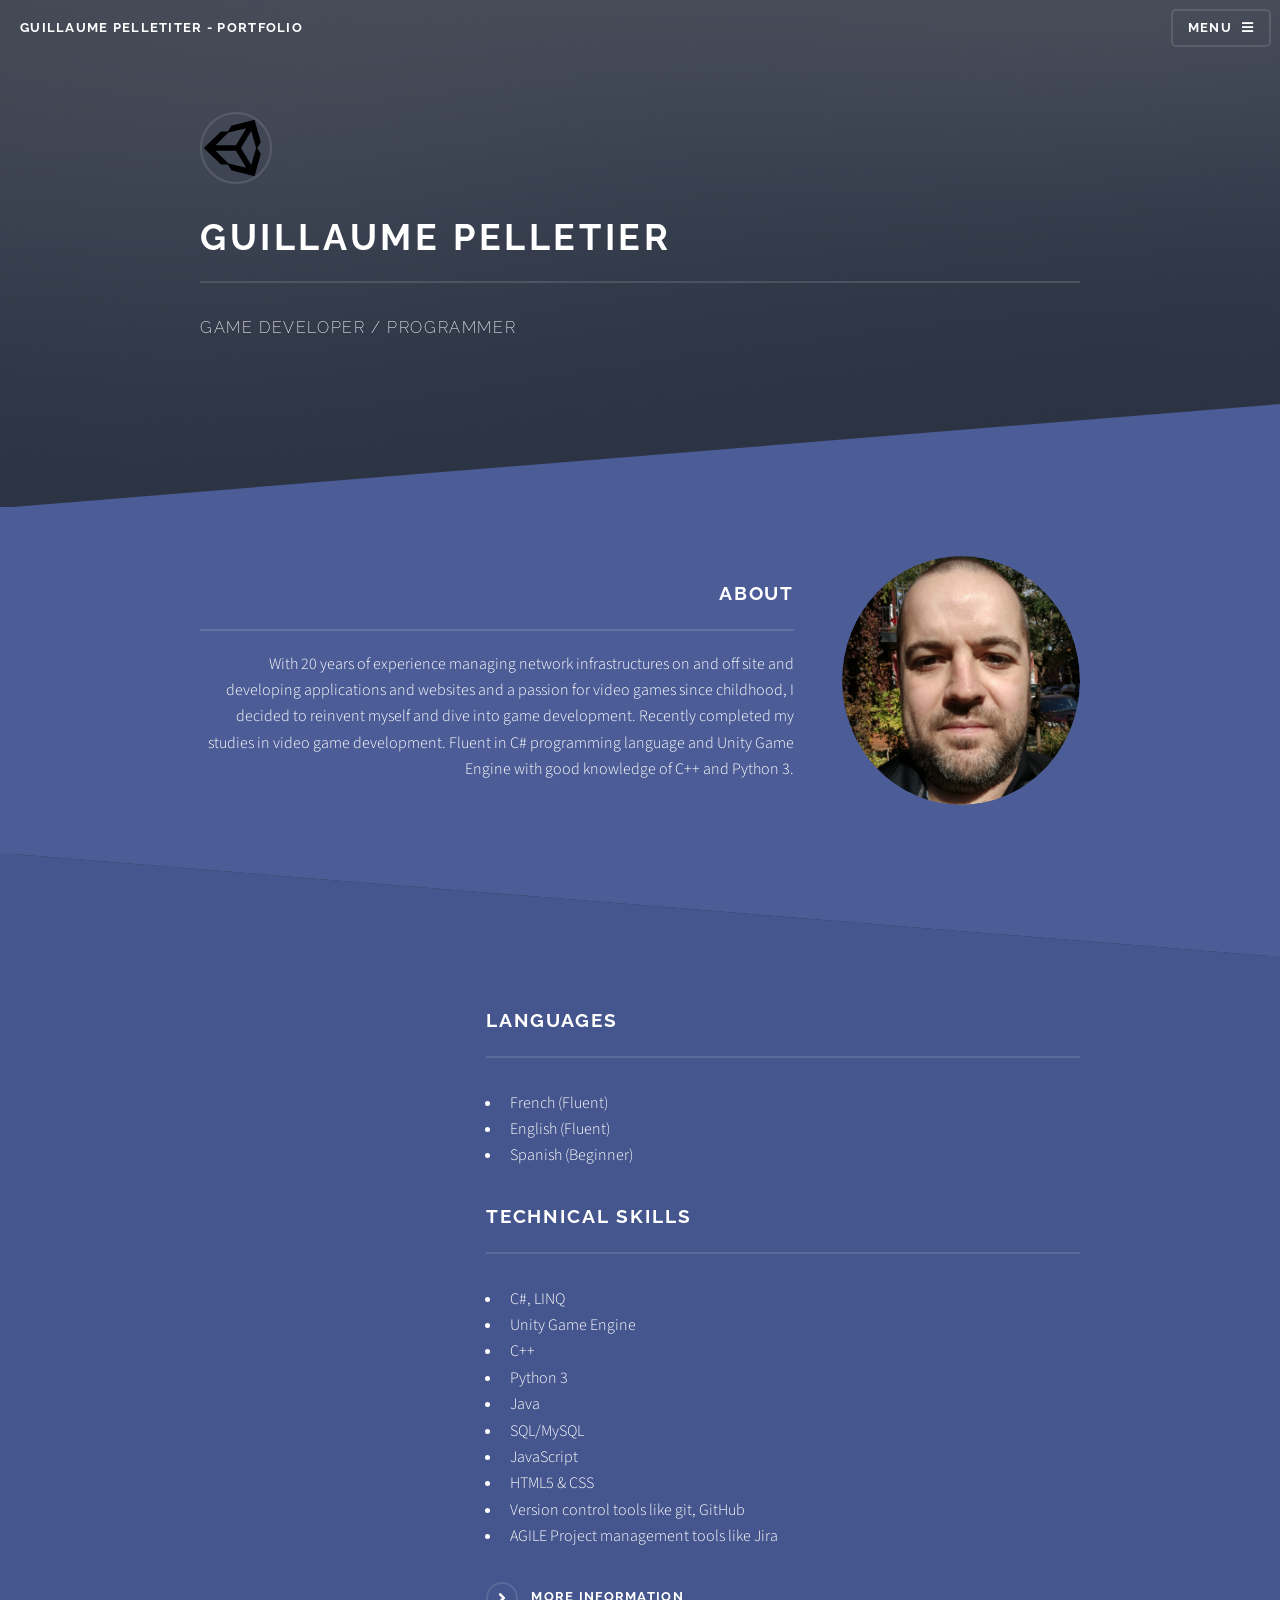
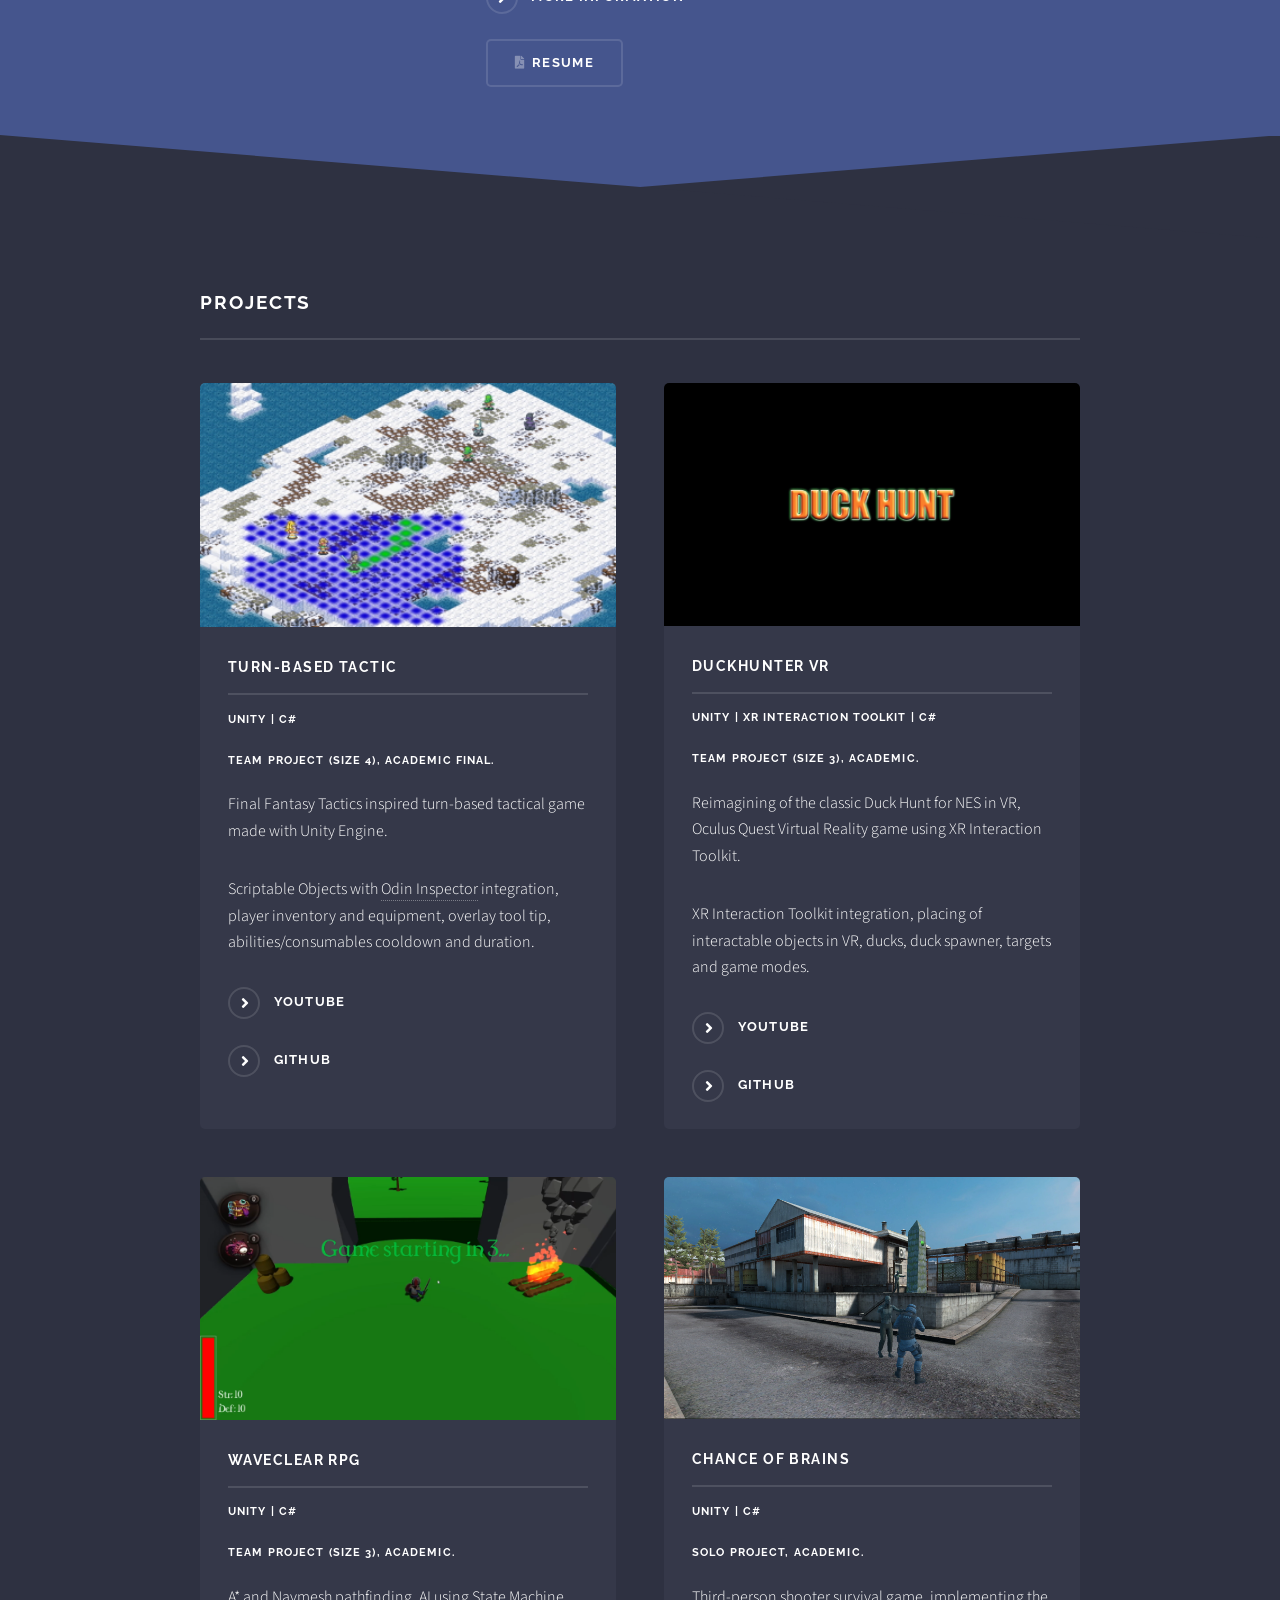
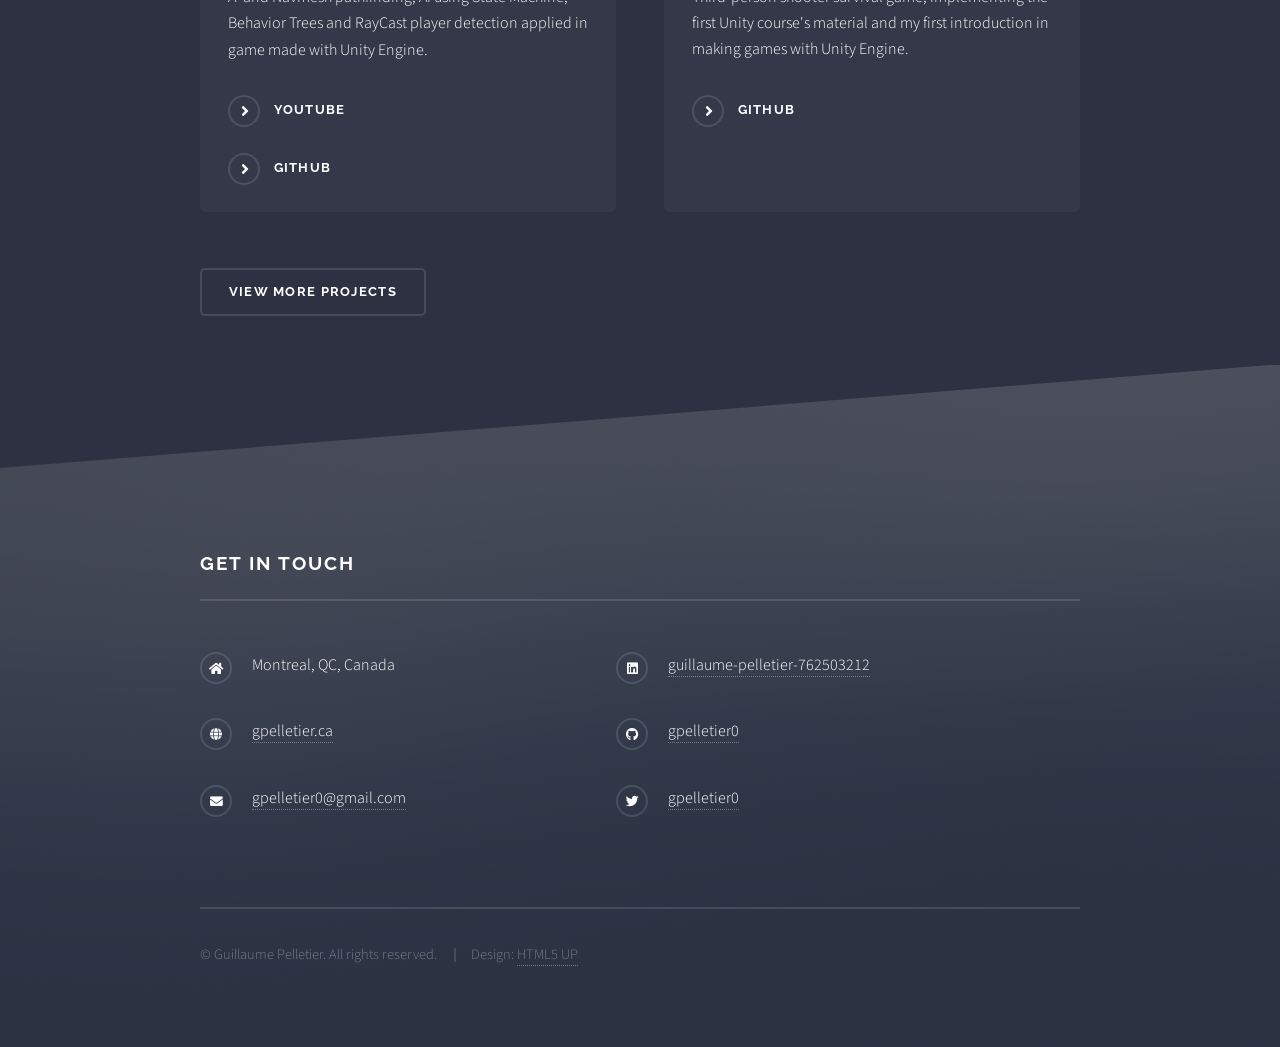
==== commit 93d316b6: "Update index.html" ====
--- a/index.html
+++ b/index.html
@@ -106,7 +106,7 @@
 							<li>AGILE Project management tools like Jira</li>
 						</ul>
 						</p>
-						<a href="skills.html" class="special">More</a>
+						<a href="skills.html" class="special">More information</a>
 						<ul class="actions">
 							<li><a href="docs/Guillaume Pelletier (CV).pdf" class="button icon solid fas fa-file-pdf" target="_blank">Resume</a></li>
 						</ul>
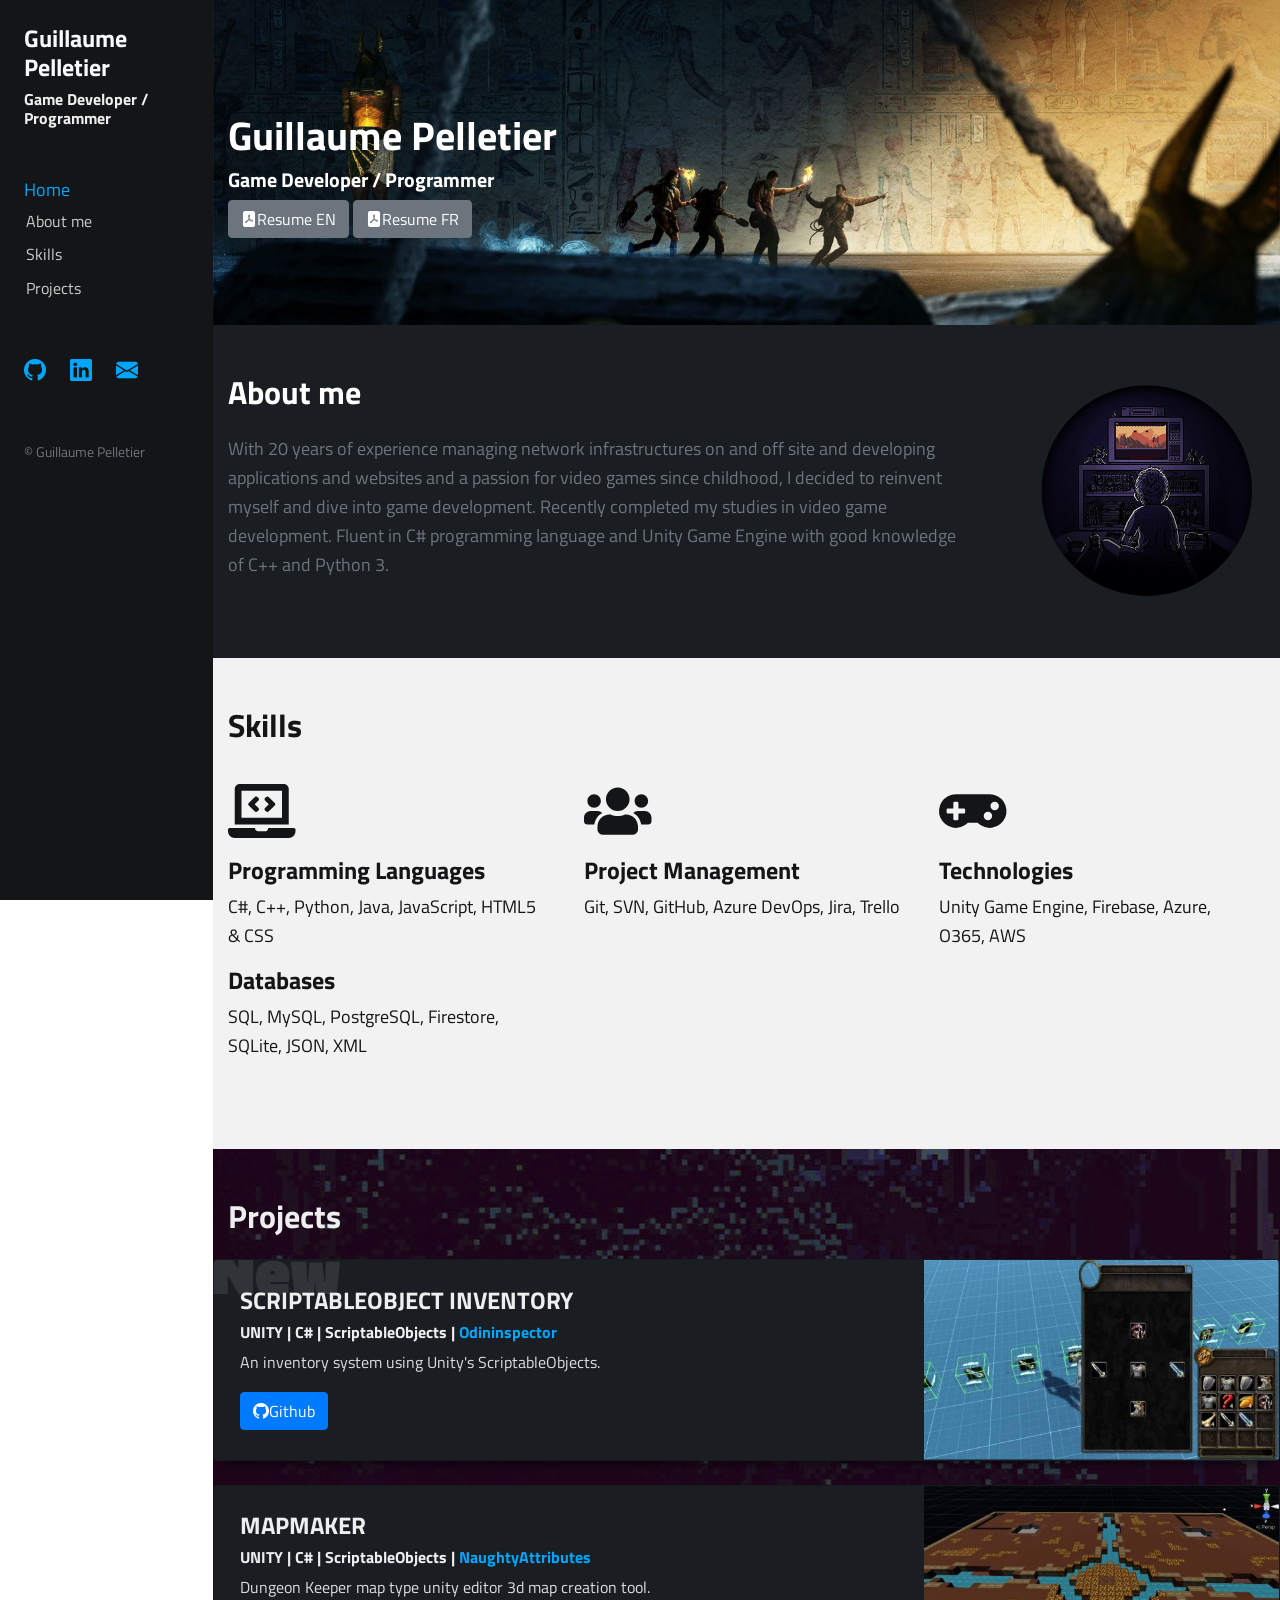
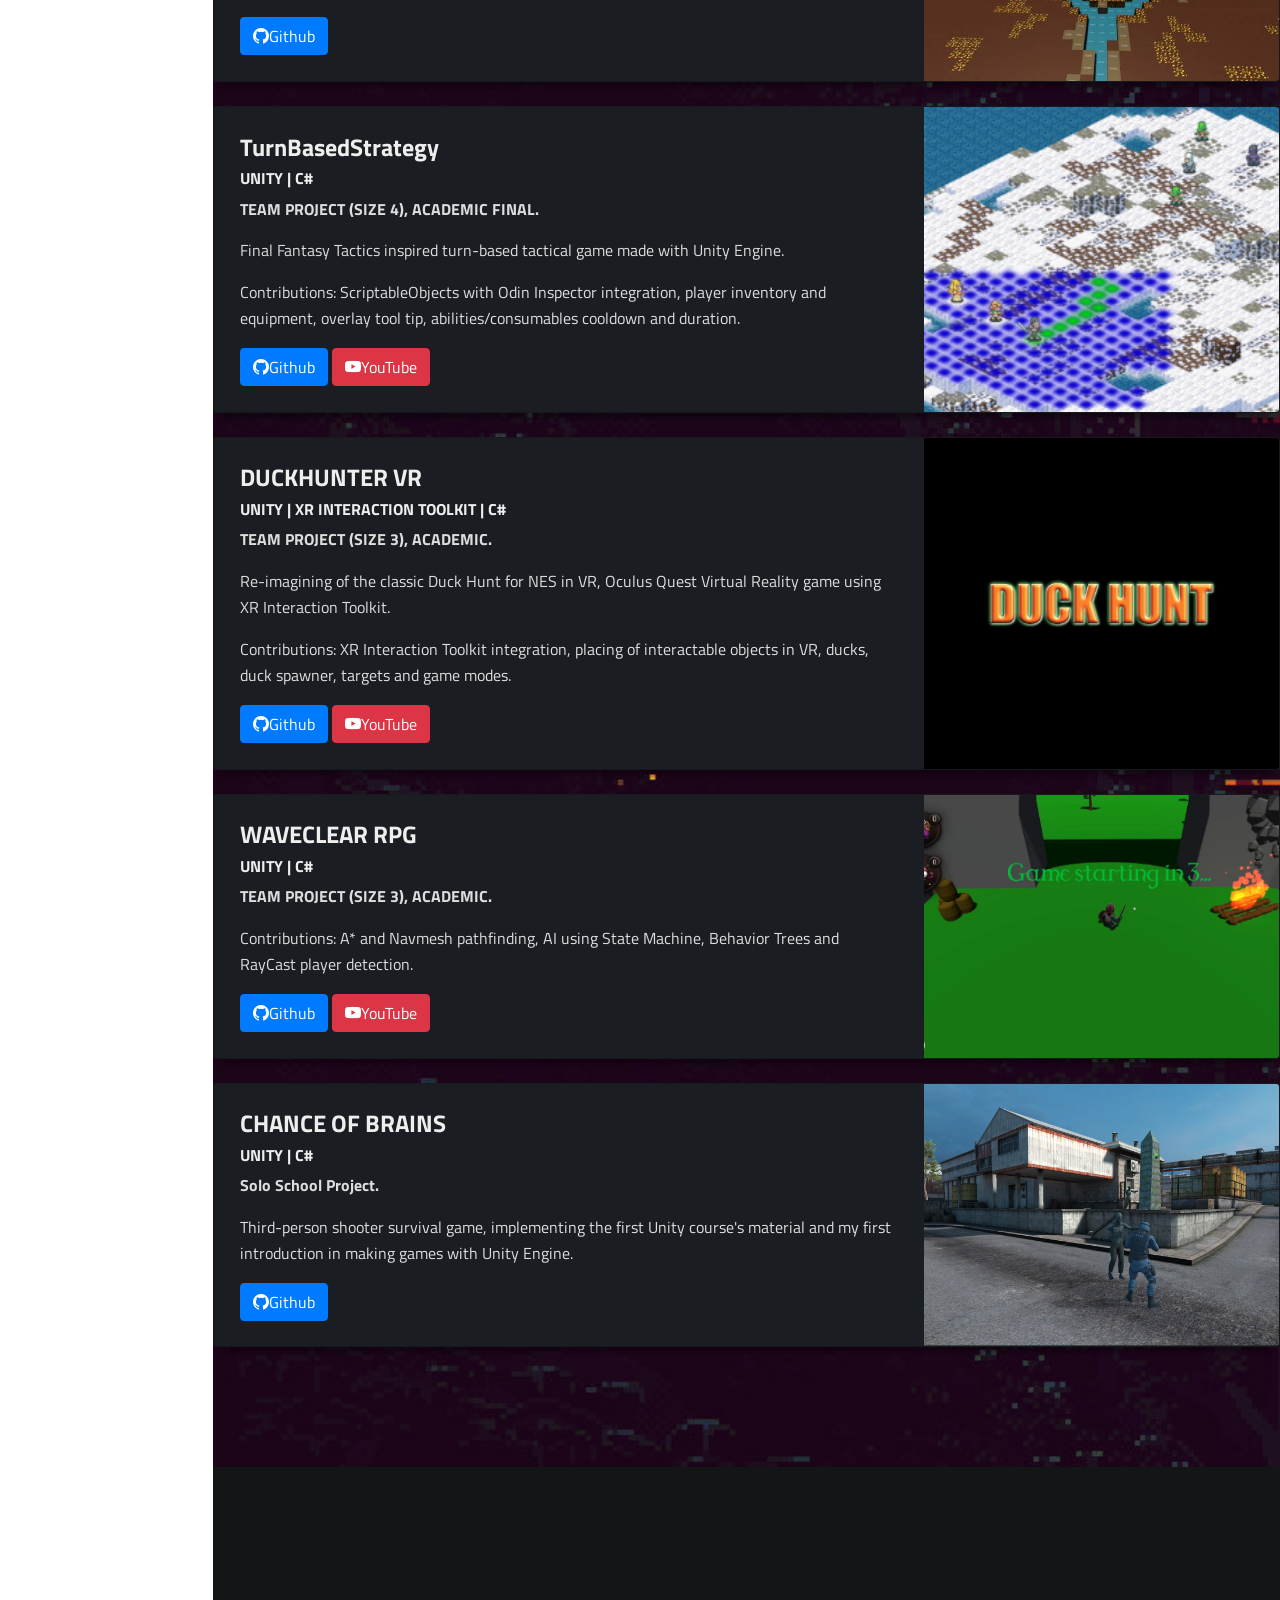
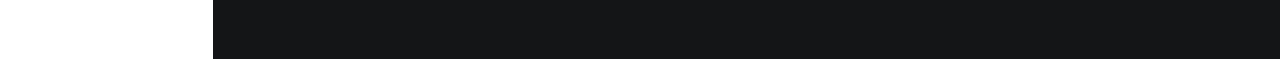
==== commit 7e9b6df7: "Initial commit" ====
--- a/index.html
+++ b/index.html
@@ -1,230 +1,400 @@
-<!DOCTYPE HTML>
-<!--
-	Solid State by HTML5 UP
-	html5up.net | @ajlkn
-	Free for personal and commercial use under the CCA 3.0 license (html5up.net/license)
--->
-<html>
-
-<head>
-	<title>Guillaume Pelletiter - Portfolio</title>
-	<meta charset="utf-8" />
-	<meta name="viewport" content="width=device-width, initial-scale=1, user-scalable=no" />
-	<!-- Bootstrap -->
-	<!--<link href="https://cdn.jsdelivr.net/npm/bootstrap@5.0.1/dist/css/bootstrap.min.css" rel="stylesheet" integrity="sha384-+0n0xVW2eSR5OomGNYDnhzAbDsOXxcvSN1TPprVMTNDbiYZCxYbOOl7+AMvyTG2x" crossorigin="anonymous">-->
-
-	<!-- CSS -->
-	<link rel="stylesheet" href="assets/css/main.css" />
-	<noscript>
-		<link rel="stylesheet" href="assets/css/noscript.css" />
-	</noscript>
-	<link rel="icon" href="images/favicon.ico" />
-</head>
-
-<body class="is-preload">
-
-	<!-- Page Wrapper -->
-	<div id="page-wrapper">
-
-		<!-- Header -->
-		<header id="header" class="alt">
-
-			<h1><a href="index.html">Guillaume Pelletiter - Portfolio</a></h1>
-			<nav>
-				<a href="#menu">Menu</a>
-			</nav>
-		</header>
-
-		<!-- Menu -->
-		<nav id="menu">
-			<div class="inner">
-				<h2>Menu</h2>
-				<ul class="links">
-					<li><a href="index.html">Home</a></li>
-					<li><a href="skills.html">Skills</a></li>
-					<li><a href="projects.html">Projects</a></li>
-				</ul>
-				<a href="#" class="close">Close</a>
-			</div>
-		</nav>
-
-		<!-- Banner -->
-		<section id="banner">
-			<div class="inner">
-				<!--<div class="logo"><span class="icon"><i class="fas fa-dice-d20"></i></i></span></div>-->
-				<div class="logo"><span class="icon"><img src="images/unity-brands.svg" style="padding-top:4px;"></span></div>
-				<h2>Guillaume Pelletier</h2>
-				<p>Game Developer / Programmer</p>
-			</div>
-		</section>
-
-		<!-- Wrapper -->
-		<section id="wrapper">
-
-			<!-- One -->
-			<section id="one" class="wrapper spotlight style1">
-				<div class="inner">
-					<a href="#" class="image"><img src="images/profile1.png" alt="" /></a>
-					<div class="content">
-						<h2 class="major">ABOUT</h2>
-						<p>With 20 years of experience managing network infrastructures on and off site and
-							developing applications and websites and a passion for video games since childhood, I decided to
-							reinvent myself and dive into game development. Recently completed my studies in video game
-							development. Fluent in C# programming language and Unity Game Engine with good knowledge of
-							C++ and Python 3.</p>
-						<!--<a href="#" class="special">Learn more</a>-->
-					</div>
-				</div>
-			</section>
-
-			<!-- Two -->
-			<section id="two" class="wrapper alt spotlight style2">
-				<div class="inner">
-					<a href="#" class="image"><img src="images/skills.jpg" alt="" /></a>
-					<div class="content">
-						<h2 class="major">Languages</h2>
-						<p>
-						<ul>
-							<li>French (Fluent)</li>
-							<li>English (Fluent)</li>
-							<li>Spanish (Beginner)</li>
-						</ul>
-						</p>
-
-						<h2 class="major">TECHNICAL SKILLS</h2>
-						<p>
-						<ul>
-							<li>C#, LINQ</li>
-							<li>Unity Game Engine</li>
-							<li>C++</li>
-							<li>Python 3</li>
-							<li>Java</li>
-							<li>SQL/MySQL</li>
-							<li>JavaScript</li>
-							<li>HTML5 & CSS</li>
-							<li>Version control tools like git, GitHub</li>
-							<li>AGILE Project management tools like Jira</li>
-						</ul>
-						</p>
-						<a href="skills.html" class="special">More information</a>
-						<ul class="actions">
-							<li><a href="docs/Guillaume Pelletier (CV).pdf" class="button icon solid fas fa-file-pdf" target="_blank">Resume</a></li>
-						</ul>
-					</div>
-				</div>
-			</section>
-
-			<!-- Three -->
-			<!--
-			<section id="three" class="wrapper spotlight style3">
-				<div class="inner">
-					<a href="#" class="image"><img src="images/education.jpg" alt="" /></a>
-					<div class="content">
-						<h2 class="major">EDUCATION</h2>
-						<p>Lorem ipsum dolor sit amet, etiam lorem adipiscing elit. Cras turpis ante, nullam sit amet turpis non, sollicitudin posuere
-							urna. Mauris id tellus arcu. Nunc vehicula id nulla dignissim dapibus. Nullam ultrices, neque et faucibus viverra, ex
-							nulla cursus.</p>
-						<a href="#" class="special">Learn more</a>
-					</div>
-				</div>
-			</section>
-			-->
-
-			<!-- Four -->
-			<section id="four" class="wrapper alt style1">
-				<div class="inner">
-					<h2 class="major">PROJECTS</h2>
-					<section class="features">
-
-						<article>
-							<a href="https://github.com/gpelletier0/TurnBasedStrategy" target="_blank" class="image"><img src="images/turnbasedtactics.jpg" alt="" /></a>
-							<h3 class="major">Turn-Based tactic</h3>
-							<h4>
-								<p>Unity | C#</p>
-								<p>Team project (size 4), Academic Final.</p>
-							</h4>
-							<p>Final Fantasy Tactics inspired turn-based tactical game made with Unity Engine.</p>
-							<p>Scriptable Objects with <a href="https://odininspector.com/" target="_blank">Odin Inspector</a> integration, player inventory and equipment, overlay tool tip, abilities/consumables cooldown and duration.</p>
-							<a href="https://www.youtube.com/watch?v=KWb6OIS69YI" target="_blank" class="special">Youtube</a>
-							<a href="https://github.com/gpelletier0/TurnBasedStrategy" target="_blank" class="special">GitHub</a>
-						</article>
-
-						<article>
-							<a href="https://github.com/gpelletier0/Unity-DuckHunterVR" target="_blank" class="image"><img src="images/duckhunter.png" alt="" /></a>
-							<h3 class="major">DuckHunter VR</h3>
-							<h4>
-								<p>Unity | XR Interaction Toolkit | C#</p>
-								<p>Team project (size 3), Academic.</p>
-							</h4>
-							<p>Reimagining of the classic Duck Hunt for NES in VR, Oculus Quest Virtual Reality game using XR Interaction Toolkit.</p>
-							<p>XR Interaction Toolkit integration, placing of interactable objects in VR, ducks, duck spawner, targets and game modes.</p>
-							<a href="https://www.youtube.com/watch?v=J6FowLGC14E" target="_blank" class="special">Youtube</a>
-							<a href="https://github.com/gpelletier0/Unity-DuckHunterVR" target="_blank" class="special">GitHub</a>
-						</article>
-
-						<article>
-							<a href="https://github.com/gpelletier0/Unity-WaveClearRPG" target="_blank" class="image"><img src="images/rpgwaveclear.png" alt="" /></a>
-							<h3 class="major">WaveClear RPG</h3>
-							<h4>
-								<p>Unity | C#</p>
-								<p>Team project (size 3), Academic.</p>
-							</h4>
-							<p>A* and Navmesh pathfinding, AI using State Machine, Behavior Trees and RayCast player detection applied in game made with Unity Engine.</p>
-							<a href="https://www.youtube.com/watch?v=xH9Z4_-2TSw" target="_blank" class="special">Youtube</a>
-							<a href="https://github.com/gpelletier0/Unity-WaveClearRPG" target="_blank" class="special">GitHub</a>
-						</article>
-
-						<article>
-							<a href="https://github.com/gpelletier0/ChanceOfBrains" target="_blank" class="image"><img src="images/chanceofbrains.jpg" alt="" /></a>
-							<h3 class="major">Chance Of Brains</h3>
-							<h4>
-								<p>Unity | C#</p>
-								<p>Solo Project, Academic.</p>
-							</h4>
-							<p>Third-person shooter survival game, implementing the first Unity course's material and my first introduction in making games with Unity Engine.</p>
-							<a href="https://github.com/gpelletier0/ChanceOfBrains" target="_blank" class="special">GitHub</a>
-						</article>
-
-					</section>
-
-					<ul class="actions">
-						<li><a href="projects.html" class="button">View more projects</a></li>
-					</ul>
-			</section>
-
-			<!-- Footer -->
-			<section id="footer">
-				<div class="inner">
-					<h2 class="major">Get in touch</h2>
-					<p></p>
-					<ul class="contact">
-						<li class="icon solid fa-home">Montreal, QC, Canada</li>
-						<!--<li class="icon solid fa-phone">(000) 000-0000</li>-->
-						<li class="icon solid fa-globe"><a href="http://www.gpelletier.ca">gpelletier.ca</a></li>
-						<li class="icon solid fa-envelope"><a href="mailto:gpelletier0@gmail.com">gpelletier0@gmail.com</a></li>
-					</ul>
-					<ul class="contact">
-						<li class="icon brands fa-linkedin"><a href="https://www.linkedin.com/in/guillaume-pelletier-762503212/" target="_blank">guillaume-pelletier-762503212</a></li>
-						<li class="icon brands fa-github"><a href="https://github.com/gpelletier0" target="_blank">gpelletier0</a></li>
-						<li class="icon brands fa-twitter"><a href="https://twitter.com/gpelletier0" target="_blank">gpelletier0</a></li>
-					</ul>
-					<ul class="copyright">
-						<li>&copy; Guillaume Pelletier. All rights reserved.</li>
-						<li>Design: <a href="http://html5up.net">HTML5 UP</a></li>
-					</ul>
-				</div>
-			</section>
-
-	</div>
-
-	<!-- Scripts -->
-	<script src="assets/js/jquery.min.js"></script>
-	<script src="assets/js/jquery.scrollex.min.js"></script>
-	<script src="assets/js/browser.min.js"></script>
-	<script src="assets/js/breakpoints.min.js"></script>
-	<script src="assets/js/util.js"></script>
-	<script src="assets/js/main.js"></script>
-
-</body>
-
+<!DOCTYPE html>
+<html lang="en">
+
+<head>
+  <meta charset="UTF-8">
+  <meta name="viewport" content="width=device-width, initial-scale=1.0">
+  <meta name="author" content="Guillaume Pelletier">
+  <meta name="description" content="">
+
+  <title>Guillaume Pelletier Portfolio</title>
+  <link href="img/favicon.ico" rel="shortcut icon" type="image/png" />
+
+  <!-- Google Font -->
+  <link href="https://fonts.googleapis.com/css2?family=Titillium+Web:wght@300;400;600;700;900&display=swap" rel="stylesheet">
+
+  <!-- Stylesheets -->
+  <!--<link rel="stylesheet" href="css/fancybox.min.css">-->
+  <link rel="stylesheet" href="css/bootstrap.min.css">
+  <link rel="stylesheet" href="css/style.css">
+  <link rel="stylesheet" href="https://cdn.jsdelivr.net/npm/bootstrap-icons@1.8.1/font/bootstrap-icons.css">
+
+</head>
+
+<body>
+  <div class="row no-gutters">
+    <div class="col-md-3 col-lg-2 sidebar">
+      <div class="sidebar-box p-3 p-md-4">
+
+        <div class="logo">
+          <a href="index.html" class="site-logo">
+            <h4 class="text-light">Guillaume Pelletier</h4>
+          </a>
+          <h6>Game Developer / Programmer</h6>
+        </div>
+
+        <div class="nav-switch">
+          <i class="fa fa-bars"></i>
+        </div>
+
+        <ul class="main-menu mt-md-5">
+          <a href="index.html">Home</a></li>
+          <li><a href="#about">About me</a></li>
+          <li><a href="#skills">Skills</a></li>
+          <li><a href="#projects">Projects</a></li>
+        </ul>
+
+        <div class="social mt-md-5">
+          <ul class="social-menu list-inline">
+            <li class="list-inline-item">
+              <a href="https://github.com/gpelletier0" target="_blank" title="github">
+                <i class="bi-github"></i>
+              </a>
+            </li>
+            <li class="list-inline-item">
+              <a href="https://www.linkedin.com/in/guillaume-pelletier-762503212/" target="_blank" title="linkedin">
+                <i class="bi-linkedin"></i>
+              </a>
+            </li>
+            <li class="list-inline-item">
+              <a href="mailto:gpelletier0@gmail.com">
+                <i class="bi-envelope-fill"></i>
+              </a>
+            </li>
+          </ul>
+        </div>
+
+        <div class="copyrightxxx d-none d-md-block mt-md-5">
+          <small class="text-muted">&copy; Guillaume Pelletier</small>
+        </div>
+
+      </div>
+    </div>
+    <div class="col-md-9 col-lg-10 content ml-auto">
+
+      <!-- Hero section -->
+      <section id="hero" class="hero-section bg-dark">
+        <div id="carouselHero" class="carousel slide carousel-fade" data-ride="carousel" data-interval="6000" data-pause='false'>
+          <div class="carousel-inner">
+
+            <div class="carousel-item active">
+              <img src="img/ubi-1.jpg" class="d-block w-100" alt="">
+            </div>
+            <div class="carousel-item">
+              <img src="img/tlou-1.jpg" class="d-block w-100" alt="">
+            </div>
+            <div class="carousel-item">
+              <img src="img/tlou-2.jpg" class="d-block w-100" alt="">
+            </div>
+            <div class="carousel-item">
+              <img src="img/got-1.jpg" class="d-block w-100" alt="">
+            </div>
+            <div class="carousel-item">
+              <img src="img/got-3.jpg" class="d-block w-100" alt="">
+            </div>
+            <div class="carousel-item">
+              <img src="img/got-4.jpg" class="d-block w-100" alt="">
+            </div>
+            <div class="carousel-item">
+              <img src="img/ac-3.jpg" class="d-block w-100" alt="">
+            </div>
+            <div class="carousel-item">
+              <img src="img/ac-1.jpg" class="d-block w-100" alt="">
+            </div>
+            <div class="carousel-item">
+              <img src="img/ac-2.jpg" class="d-block w-100" alt="">
+            </div>
+          </div>
+
+          <div class="carousel-overlay">
+            <div class="container">
+              <div class="row pt-5">
+                <div class="col-md-7">
+                  <div class="text-white py-md-5 mt-xl-3">
+                    <h1>Guillaume Pelletier</h1>
+                    <h5>Game Developer / Programmer</h5>
+                    <a target="_blank" href="docs/GuillaumePelletier_CV_EN.pdf" class="btn btn-secondary"><i class="bi-file-pdf-fill"></i>Resume EN</a>
+                    <a target="_blank" href="docs/GuillaumePelletier_CV_FR.pdf" class="btn btn-secondary"><i class="bi-file-pdf-fill"></i>Resume FR</a>
+                  </div>
+                </div>
+                <div class="col-md-5">
+                  <div class="bdo text-md-right pt-md-4 d-lg-block" style="display:none;">
+                    <!-- Video -->
+                  </div>
+                </div>
+              </div>
+            </div>
+          </div>
+        </div>
+      </section>
+
+      <!-- Banner section -->
+      <section id="about" class="dark-section py-5">
+        <div class="container">
+          <div class="row">
+            <div class="col-md-9 text-white pr-md-5">
+              <h2 class="mb-4">About me</h2>
+              <p class="text-muted">
+                With 20 years of experience managing network infrastructures on and off site and developing applications and websites and a passion for video games since childhood, I decided to reinvent myself and dive into game development. Recently completed my studies in video game development. Fluent in C# programming language and Unity Game Engine with good knowledge of C++ and Python 3.
+              </p>
+            </div>
+            <div class="col-md-3 text-md-right">
+              <img class="round-img" src="img/about.png" alt="">
+            </div>
+          </div>
+        </div>
+      </section>
+
+      <!-- Skills section -->
+      <section id="skills" class="services-section bg-light py-5">
+        <div class="container">
+          <h2 class="mb-4">Skills</h2>
+          <div class="row skills-box">
+
+            <div class="col-lg-4 col-md-6 mb-4 pr-md-4">
+              <div class="icon my-3">
+                <i class="fa fa-laptop-code fa-3x"></i>
+              </div>
+              <div class="service-content">
+                <h4>Programming Languages</h4>
+                <p>C#, C++, Python, Java, JavaScript, HTML5 & CSS </p>
+                <h4>Databases</h4>
+                <p>SQL, MySQL, PostgreSQL, Firestore, SQLite, JSON, XML</p>
+              </div>
+            </div>
+
+            <div class="col-lg-4 col-md-6 mb-4 pr-md-4">
+              <div class="icon my-3">
+                <i class="fa fa-users fa-3x"></i>
+              </div>
+              <div class="service-content">
+                <h4>Project Management</h4>
+                <p>Git, SVN, GitHub, Azure DevOps, Jira, Trello</p>
+              </div>
+            </div>
+
+            <div class="col-lg-4 col-md-6 mb-4 pr-md-4">
+              <div class="icon my-3">
+                <i class="fa fa-gamepad fa-3x"></i>
+              </div>
+              <div class="service-content">
+                <h4>Technologies</h4>
+                <p>Unity Game Engine, Firebase, Azure, O365, AWS</p>
+                <h6></h6>
+                <p></p>
+              </div>
+            </div>
+
+          </div>
+        </div>
+      </section>
+
+      <!-- Projects section -->
+      <section id="projects" class="dark-section py-5" style="background: url('img/section.jpg'); background-size: cover;">
+        <div class="container">
+          <div class="row mb-4">
+            <div class="col-md-9 pr-md-5">
+              <h2 class="mb-4">Projects</h2>
+            </div>
+            <div class="row mb-4">
+
+              <!-- project -->
+              <div class="col-lg-12 mb-4">
+                <div class="card project-card h-100">
+                  <div class="row no-gutters h-100">
+                    <div class="col-md-8">
+                      <div class="card-body">
+                        <h6 class="jesse-faden">New</h6>
+                        <h4>SCRIPTABLEOBJECT INVENTORY</h4>
+                        <h6>UNITY | C# | ScriptableObjects | <a href="https://odininspector.com/" target="_blank">Odininspector</a></h6>
+                        <p>An inventory system using Unity's ScriptableObjects.</p>
+                        <a target="_blank" href="https://github.com/gpelletier0/ScriptableObject-Inventory" _target="_blank" class="btn btn-primary"><i class="bi-github"></i>Github</a>
+                      </div>
+                    </div>
+                    <div class="col-md-4">
+                      <div class="project-media h-100">
+                        <a><img class="cover-img" src="img/soinventory.jpg" alt=""></a>
+                      </div>
+                    </div>
+                  </div>
+                </div>
+              </div>
+
+              <!-- project -->
+              <div class="col-lg-12 mb-4">
+                <div class="card project-card h-100">
+                  <div class="row no-gutters h-100">
+                    <div class="col-md-8">
+                      <div class="card-body">
+                        <h6 class="jesse-faden"></h6>
+                        <h4>MAPMAKER</h4>
+                        <h6>UNITY | C# | ScriptableObjects | <a href="https://github.com/dbrizov/NaughtyAttributes" target="_blank">NaughtyAttributes</a></h6>
+                        <p>Dungeon Keeper map type unity editor 3d map creation tool.</p>
+                        <a target="_blank" href="https://github.com/gpelletier0/MapMaker" _target="_blank" class="btn btn-primary"><i class="bi-github"></i>Github</a>
+                      </div>
+                    </div>
+                    <div class="col-md-4">
+                      <div class="project-media h-100">
+                        <a><img class="cover-img" src="img/mapmaker.jpg" alt=""></a>
+                      </div>
+                    </div>
+                  </div>
+                </div>
+              </div>
+
+              <!-- project -->
+              <div class="col-lg-12 mb-4">
+                <div class="card project-card h-100">
+                  <div class="row no-gutters h-100">
+                    <div class="col-md-8">
+                      <div class="card-body">
+                        <h6 class="jesse-faden"></h6>
+                        <h4>TurnBasedStrategy</h4>
+                        <h6>UNITY | C#</h6>
+                        <p><b>TEAM PROJECT (SIZE 4), ACADEMIC FINAL.</b></p>
+                        <p>Final Fantasy Tactics inspired turn-based tactical game made with Unity Engine.</p>
+                        <p>Contributions: ScriptableObjects with Odin Inspector integration, player inventory and equipment, overlay tool tip, abilities/consumables cooldown and duration.</p>
+                        <a target="_blank" href="https://github.com/brosseaualex/TurnBasedStrategy" _target="_blank" class="btn btn-primary"><i class="bi-github"></i>Github</a>
+                        <a target="_blank" href="https://www.youtube.com/watch?v=KWb6OIS69YI" class="btn btn-danger"><i class="bi-youtube"></i>YouTube</a>
+                      </div>
+                    </div>
+                    <div class="col-md-4">
+                      <div class="project-media h-100">
+                        <a><img class="cover-img" src="img/turnbasedstrategy.jpg" alt=""></a>
+                      </div>
+                    </div>
+                  </div>
+                </div>
+              </div>
+
+              <!-- project -->
+              <div class="col-lg-12 mb-4">
+                <div class="card project-card h-100">
+                  <div class="row no-gutters h-100">
+                    <div class="col-md-8">
+                      <div class="card-body">
+                        <h6 class="jesse-faden"></h6>
+                        <h4>DUCKHUNTER VR</h4>
+                        <h6>UNITY | XR INTERACTION TOOLKIT | C#</h6>
+                        <p><b>TEAM PROJECT (SIZE 3), ACADEMIC.</b></p>
+                        <p>Re-imagining of the classic Duck Hunt for NES in VR, Oculus Quest Virtual Reality game using XR Interaction Toolkit.</p>
+                        <p>Contributions: XR Interaction Toolkit integration, placing of interactable objects in VR, ducks, duck spawner, targets and game modes.</p>
+                        <a target="_blank" href="https://github.com/guyllaumedemers/Unity-DuckHunterVR" _target="_blank" class="btn btn-primary"><i class="bi-github"></i>Github</a>
+                        <a target="_blank" href="https://www.youtube.com/watch?v=J6FowLGC14E" class="btn btn-danger"><i class="bi-youtube"></i>YouTube</a>
+                      </div>
+                    </div>
+                    <div class="col-md-4">
+                      <div class="project-media h-100">
+                        <a><img class="cover-img" src="img/duckhunter.png" alt=""></a>
+                      </div>
+                    </div>
+                  </div>
+                </div>
+              </div>
+
+              <!-- project -->
+              <div class="col-lg-12 mb-4">
+                <div class="card project-card h-100">
+                  <div class="row no-gutters h-100">
+                    <div class="col-md-8">
+                      <div class="card-body">
+                        <h6 class="jesse-faden"></h6>
+                        <h4>WAVECLEAR RPG</h4>
+                        <h6>UNITY | C#</h6>
+                        <p><b>TEAM PROJECT (SIZE 3), ACADEMIC.</b></p>
+                        <p>Contributions: A* and Navmesh pathfinding, AI using State Machine, Behavior Trees and RayCast player detection.
+                        </p>
+                        <a target="_blank" href="https://github.com/guyllaumedemers/Unity-WaveClearRPG" _target="_blank" class="btn btn-primary"><i class="bi-github"></i>Github</a>
+                        <a target="_blank" href="https://www.youtube.com/watch?v=xH9Z4_-2TSw" class="btn btn-danger"><i class="bi-youtube"></i>YouTube</a>
+                      </div>
+                    </div>
+                    <div class="col-md-4">
+                      <div class="project-media h-100">
+                        <a><img class="cover-img" src="img/rpgwaveclear.png" alt=""></a>
+                      </div>
+                    </div>
+                  </div>
+                </div>
+              </div>
+
+              <!-- project -->
+              <div class="col-lg-12 mb-4">
+                <div class="card project-card h-100">
+                  <div class="row no-gutters h-100">
+                    <div class="col-md-8">
+                      <div class="card-body">
+                        <h6 class="jesse-faden"></h6>
+                        <h4>CHANCE OF BRAINS</h4>
+                        <h6>UNITY | C#</h6>
+                        <p><b>Solo School Project.</b></p>
+                        <p>Third-person shooter survival game, implementing the first Unity course's material and my first introduction in making games with Unity Engine.</p>
+                        <a target="_blank" href="https://github.com/gpelletier0/ChanceOfBrains" _target="_blank" class="btn btn-primary"><i class="bi-github"></i>Github</a>
+                      </div>
+                    </div>
+                    <div class="col-md-4">
+                      <div class="project-media h-100">
+                        <a><img class="cover-img" src="img/chanceofbrains.jpg" alt=""></a>
+                      </div>
+                    </div>
+                  </div>
+                </div>
+              </div>
+
+
+              <!-- project
+              <div class="col-lg-12 mb-4">
+                <div class="card project-card h-100">
+                  <div class="row no-gutters h-100">
+                    <div class="col-md-8">
+                      <div class="card-body">
+                        <h6 class="jesse-faden"></h6>
+                        <h4>Project Title</h4>
+                        <h6>Technologies</h6>
+                        <p>Description</p>
+                        <a target="_blank" href="https://github.com/gpelletier0/" _target="_blank" class="btn btn-primary"><i class="bi-github"></i>Github</a>
+                        <a target="_blank" href="https://youtube.com" class="btn btn-danger"><i class="bi-youtube"></i>YouTube</a>
+                      </div>
+                    </div>
+                    <div class="col-md-4">
+                      <div class="project-media h-100">
+                        <a><img class="cover-img" src="img/default.jpg" alt=""></a>
+                      </div>
+                    </div>
+                  </div>
+                </div>
+              </div>
+              -->
+
+            </div>
+          </div>
+      </section>
+
+      <!-- Footer top section -->
+      <section id="footer" class="footer-section bg-dark py-5 position-relative">
+        <div class="foot-img">
+        </div>
+        <div class="container pb-5">
+          <div class="row pb-5">
+            <div class="col-md-6">
+              <!-- Footer text -->
+            </div>
+            <div class="col-md-6">
+              <div class="d-block d-md-none">
+              </div>
+            </div>
+          </div>
+        </div>
+      </section>
+
+    </div>
+  </div>
+
+  <!-- Scripts -->
+  <script src="js/jquery.min.js"></script>
+  <script src="js/bootstrap.bundle.min.js"></script>
+  <!--<script src="js/fancybox.min.js"></script>-->
+  <script src="js/main.js"></script>
+  <script src="js/fontawesome.all.min.js" async></script>
+</body>
+
 </html>
--- a/css/style.css
+++ b/css/style.css
@@ -0,0 +1,509 @@
+/*----------------------------------------*/
+/* Template default CSS */
+/*----------------------------------------*/
+
+.colors {
+  colormain: #00a6fb;
+  colormain: #0582ca;
+  darkmain:  #141517;
+  darklite:  #393e46;
+  ghostgrey: #eeeeee;
+  ghostgrey: #f2f2f2;
+}
+
+
+html {
+	box-sizing: border-box;
+  background: #fff;
+  color: #000;
+  font-family: sans-serif;
+}
+
+*,
+*:before,
+*:after {
+	box-sizing: inherit;
+}
+
+body {
+	background: #fff;
+}
+
+body,
+button,
+input,
+select,
+optgroup,
+textarea {
+  color: #141517;
+  font-family: 'Titillium Web', 'Arial', sans-serif;
+  font-size: 18px;
+  /* font-size: 1rem; */
+  line-height: 1.6;
+}
+
+h1,
+h2,
+h3,
+h4,
+h5,
+h6 {
+  text-rendering: optimizeLegibility;
+  font-family: 'Titillium Web', 'Arial', sans-serif;
+  font-weight: 700;
+  clear: both;
+}
+
+img {
+  height: auto;
+  max-width: 100%;
+}
+
+ul,
+ol {
+  padding: 0;
+  margin: 0;
+}
+
+
+/*-------------------------
+## Links
+-------------------------*/
+
+a {
+  color: #00a6fb;
+  text-decoration: none;
+  transition: all 0.25s ease;
+}
+
+/* a:visited {
+  color: #0c60dd;
+} */
+
+a:hover,
+a:focus,
+a:active {
+  color: #0582ca;
+  outline: 0;
+}
+
+a:focus {
+  outline: thin dotted;
+}
+
+.bg-dark {
+	background-color: #141517 !important;
+}
+
+.bg-light {
+	background-color: #f2f2f2 !important;
+}
+
+.hidden {
+  display: none !important;
+  visibility: hidden;
+}
+
+.list {
+  margin: 0 0;
+  padding: 0 0;
+  display: block;
+}
+
+.cover-img {
+  height: 100%;
+  width: 100%;
+  object-fit: cover !important;
+}
+
+.text-shadow {
+	text-shadow: 0 1px 1px rgba(0,0,0,0.8);
+}
+
+.list-inline {
+  list-style: none;
+  margin: 0;
+  padding: 0;
+}
+
+.list-inline li {
+  display: inline-block;
+  list-style: none;
+  margin: 0;
+  padding: 0;
+}
+
+/***** Back to top *****/
+
+
+/* .nav-switch {
+	display: none;
+	position: fixed;
+	right: 15px;
+	top: 15px;
+	border-radius: 50%;
+	border: 1px solid #eee;
+  color: #fff;
+	height: 40px;
+	width: 40px;
+	text-align: center;
+	line-height: 38px;
+	z-index: 999;
+	background: #000;
+	box-shadow: 0 2px 3px rgba(0,0,0,0.5);
+  cursor: pointer;
+} */
+
+.nav-switch {
+	display: none;
+	position: fixed;
+	right: 25px;
+	top: 30px;
+	color: #fff;
+	cursor: pointer;
+	font-size: 25px;
+}
+
+.back-to-top {
+	position: fixed;
+	right: 15px;
+	bottom: 15px;
+  border-radius: 50%;
+  border: 1px solid #eee;
+  color: #fff;
+  height: 40px;
+  width: 40px;
+  text-align: center;
+  line-height: 38px;
+  z-index: 99;
+  background: #141517;
+  box-shadow: 0 2px 3px rgba(0,0,0,0.5);
+}
+
+.nav-switch:hover,
+.back-to-top:hover {
+  border-color: #00a6fb;
+  color: #00a6fb;
+}
+
+
+
+/*------------------
+  Content
+---------------------*/
+
+.sidebar {
+  background: #141517;
+  color: #eee;
+  position: fixed;
+  height: 100%;
+  left:0;
+  z-index: 10;
+}
+
+.copyright {
+  margin-top: 20px;
+  color: #aaa;
+  font-size: 14px;
+}
+
+.content {
+  overflow: hidden;
+}
+
+.site-logo {
+	/* display: inline-block; */
+	/* max-width: 160px; */
+}
+
+
+
+.main-menu {
+  list-style: none;
+  display: block;
+  margin: 0;
+  padding: 0;
+}
+
+.main-menu li a {
+  display: block;
+  font-size: 16px;
+  color: #ccc;
+  position: relative;
+  padding: 4px 2px;
+  font-weight: 500;
+}
+
+.main-menu li a:hover {
+  color: #00a6fb;
+}
+
+.carousel-overlay {
+	position: absolute;
+	top: 0;
+	width: 100%;
+	left: 0;
+	right: 0;
+	bottom: 0;
+  z-index: 10;
+}
+
+.carousel .carousel-item {
+	background: #141517;
+	height: 325px;
+}
+
+.carousel .carousel-item img {
+	height: 100%;
+  width: 100%;
+  object-fit: cover;
+}
+
+.social-menu li a {
+	margin-right: 12px;
+	font-size: 22px;
+}
+
+
+/*------------------
+  Sections
+---------------------*/
+
+.dark-section {
+  background: #1a1d22;
+  color: #eee;
+}
+
+.gallery-section img {
+  border: 1px solid #fff;
+}
+
+.contact-form {
+  position: relative;
+}
+
+.contact-form input[type='text'],
+.contact-form input[type='email'] {
+  display: block;
+	width: 100%;
+	border: 1px solid #ccc;
+	background: #fff;
+	border-radius: 5px;
+	padding: 10px 20px;
+}
+
+.clients-row img{
+  width: 100%;
+}
+
+
+.future-title {
+	text-shadow: 0 1px 2px rgba(0,0,0,0.3);
+}
+
+.future-item {
+	background: rgba(255,255,255,0.8);
+	padding: 20px;
+	border-radius: 3px;
+	box-shadow: 0 1px 2px rgba(0,0,0,0.3);
+}
+
+
+.card.project-card {
+	background: #1a1d22;
+	color: #eee;
+	border-radius: 4px;
+	box-shadow: 0 15px 6px -10px rgba(0,0,0,0.4);
+  overflow: hidden;
+}
+
+.card.project-card .card-body {
+	padding: 1.6rem;
+}
+
+.project-item {
+	background: #1a1d22;
+	color: #eee;
+	padding: 20px;
+	border-radius: 4px;
+	box-shadow: 0 15px 6px -10px rgba(0,0,0,0.4);
+  background-size: cover;
+  background-position: center;
+  margin-bottom: 30px;
+}
+
+.card.project-card p,
+.project-text p {
+	font-size: 0.9em;
+	color: #ddd;
+}
+
+.video-link {
+	display: block;
+	position: relative;
+}
+
+.video-link .overlay {
+  position: absolute;
+  top:50%;
+  left: 50%;
+  transform: translate(-50%,-50%);
+  font-size: 4em;
+  /* text-shadow: 0 10px 10px rgba(0,0,0,0.5); */
+}
+
+.jesse-faden {
+	position: absolute;
+	top: -28px;
+	left: -3px;
+	opacity: 0.1;
+	font-size: 4rem;
+	font-weight: 800;
+}
+
+.foot-img {
+  position: absolute;
+  bottom: 0;
+  right: 0;
+  width: 500px;
+}
+
+/*---------------------------
+## Responsive
+---------------------------*/
+
+/* Portrait tablet to landscape and desktop to 1200px */
+
+@media all and (max-width: 1200px) {
+  body {
+    overflow-x: hidden;
+  }
+
+
+}
+
+/* Portrait tablet to landscape and desktop to 992px */
+@media all and (max-width: 992px) {
+
+
+  p {
+    font-size: 0.9em;
+  }
+
+
+}
+
+/* Landscape phone to portrait tablet to 768px */
+@media all and (max-width: 768px) {
+
+  .sidebar {
+    position: static;
+  }
+
+  .nav-switch {
+    display: block;
+  }
+
+  .main-menu {
+    display: none;
+    margin: 20px 0;
+    border-bottom: 1px solid rgba(255,255,255,0.1);
+  }
+
+  .main-menu li {
+    display: block;
+    border-top: 1px solid rgba(255,255,255,0.1);
+  }
+
+  .sidebar {
+    position: fixed;
+    width: 100%;
+    z-index: 999;
+    height: auto;
+    box-shadow: 0 1px 3px rgba(0,0,0,0.5);
+  }
+
+  .site-logo h4 {
+    font-size: 1.3rem;
+    margin-bottom: 0;
+  }
+
+  .logo h6 {
+    font-size: 0.8rem;
+    font-weight: 300;
+  }
+
+  .social-menu li a {
+    margin-left: 0;
+    font-size: 18px;
+    margin-right: 6px;
+  }
+
+  #hero {
+    padding-top: 100px;
+  }
+
+/*
+
+  .main-menu {
+    display: none;
+    position: absolute;
+    background: #fff;
+    width: 100%;
+    left: 0;
+    top: 100%;
+    z-index: 999;
+    padding-top: 0;
+    -webkit-box-shadow: 0px 20px 50px rgba(0, 0, 0, 0.2);
+    box-shadow: 0px 20px 50px rgba(0, 0, 0, 0.2);
+  }
+
+  .main-menu li {
+    display: block;
+    border-top: 1px solid #e8e8e8;
+  }
+
+  .main-menu li a {
+    display: block;
+    padding: 15px 30px;
+    margin-left: 0;
+    border-radius: 0;
+  } */
+
+
+
+}
+
+/* Landscape phones and down upto 576px */
+@media all and (max-width: 576px) {
+
+  .site-branding {
+    text-align: center;
+  }
+
+  .lead {
+    font-size: 1.1rem;
+    font-weight: 300;
+  }
+
+  .round-img {
+    height: 200px;
+    margin: 20px auto 0;
+    display: block;
+  }
+
+ .foot-img {
+	right: 20px;
+	width: 350px;
+ }
+
+}
+
+/* Landscape phones and down upto 480px */
+@media all and (max-width: 480px) {
+
+
+
+
+
+}
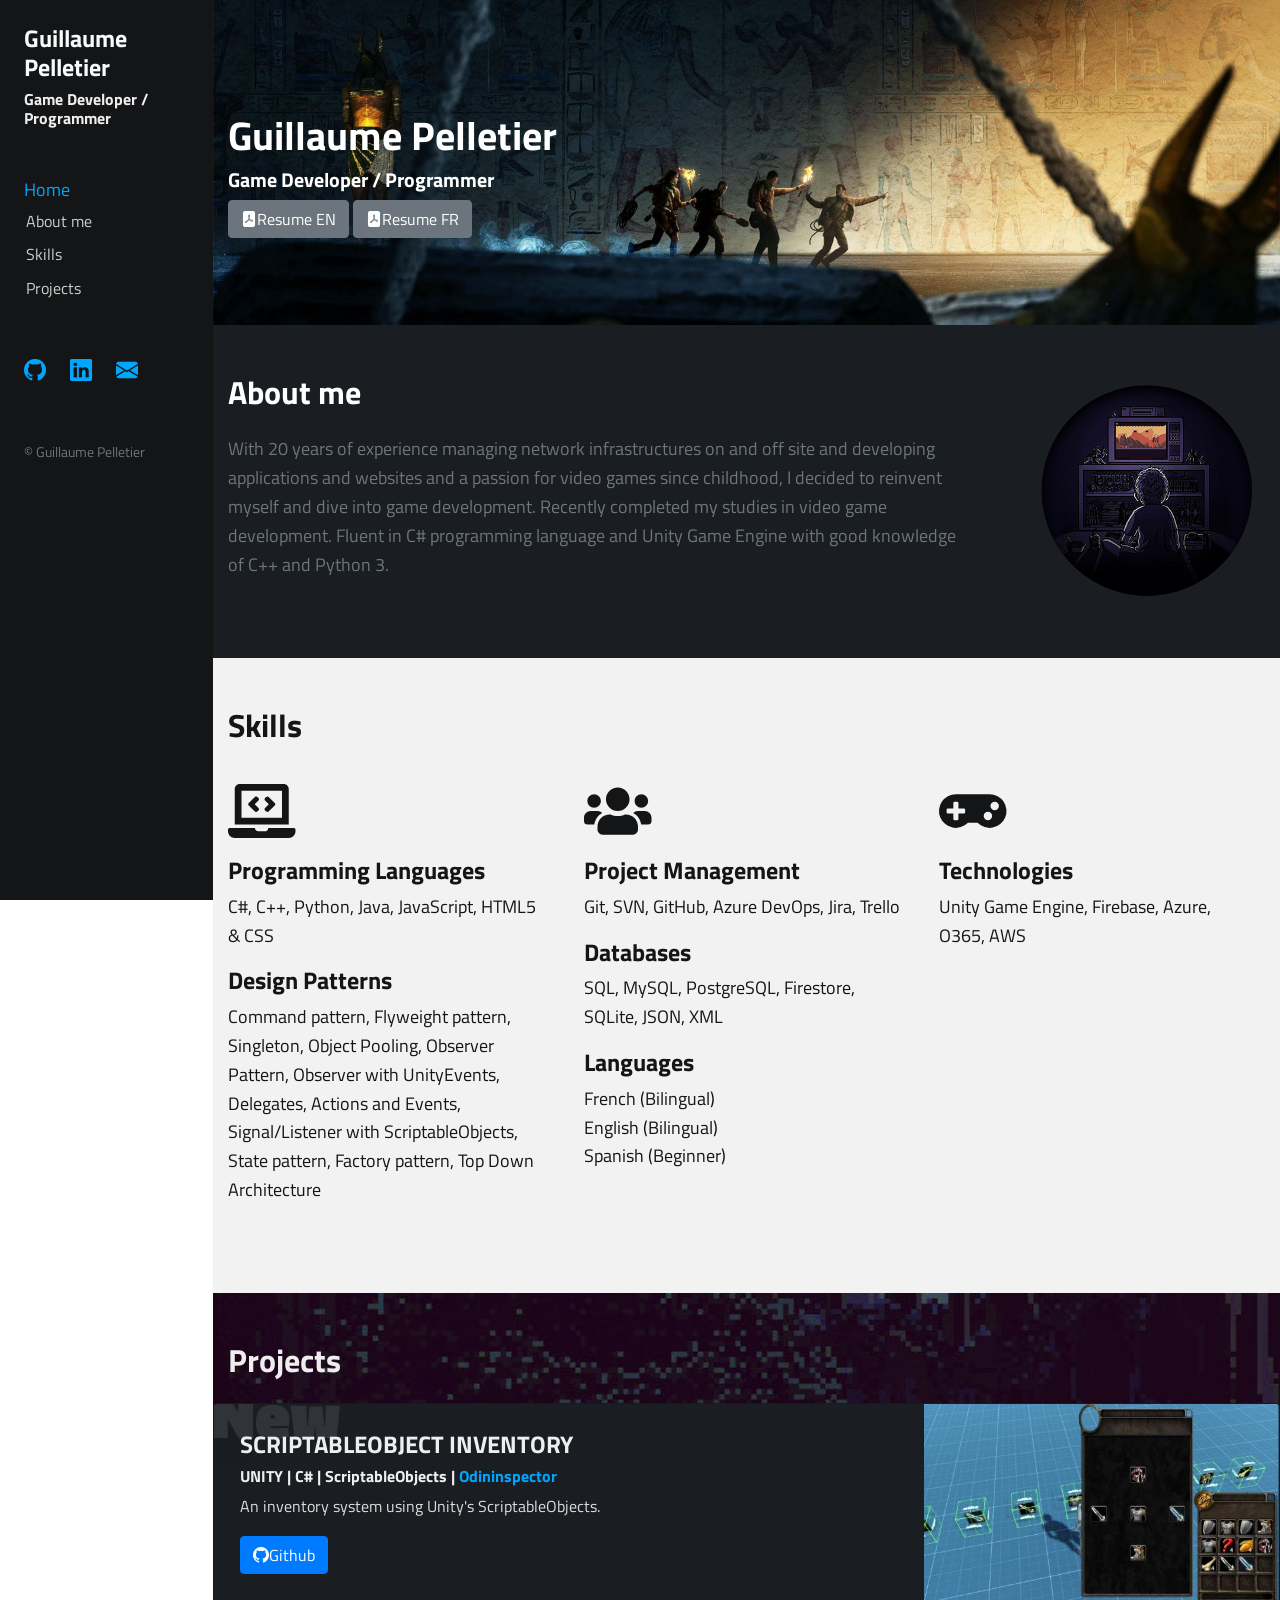
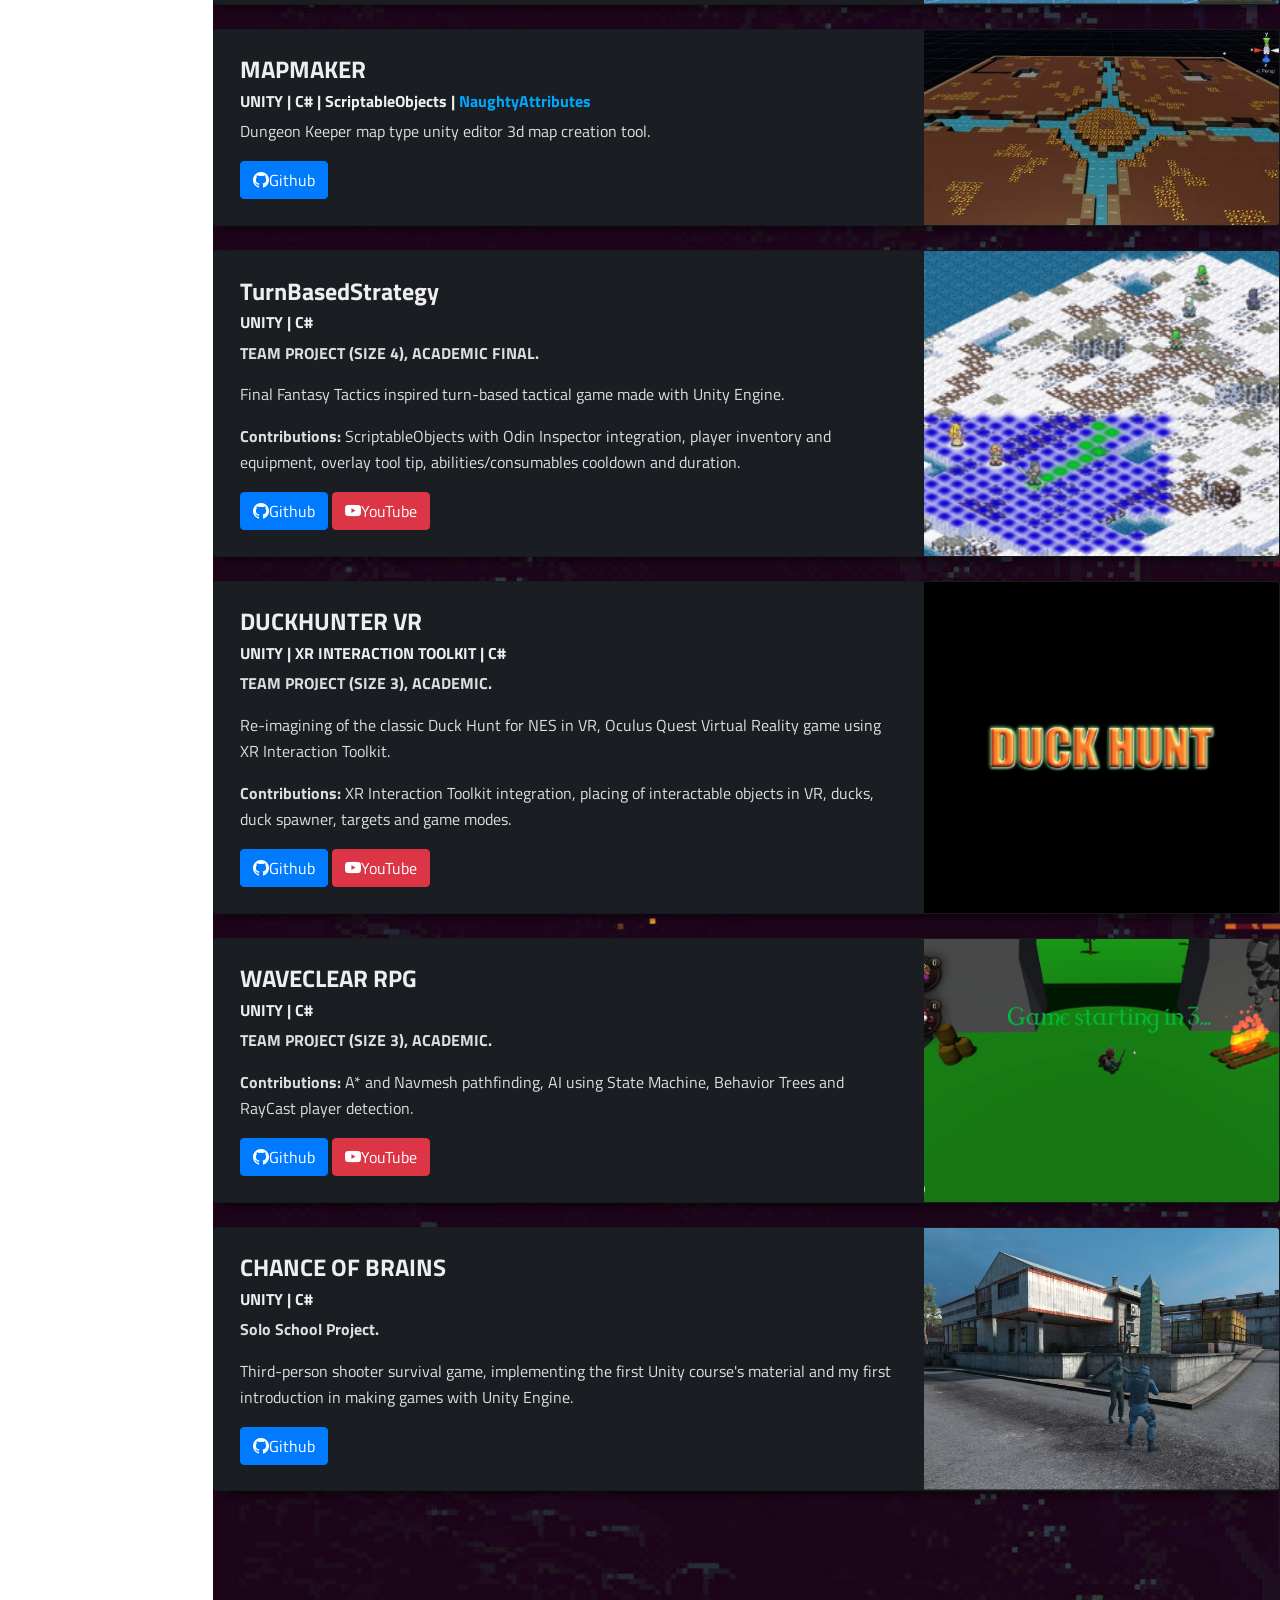
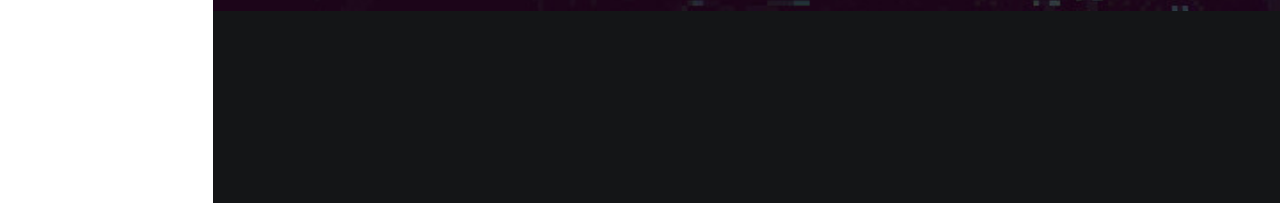
==== commit 0037cbaf: "Added Design Patterns and Languages" ====
--- a/index.html
+++ b/index.html
@@ -158,8 +158,8 @@
               <div class="service-content">
                 <h4>Programming Languages</h4>
                 <p>C#, C++, Python, Java, JavaScript, HTML5 & CSS </p>
-                <h4>Databases</h4>
-                <p>SQL, MySQL, PostgreSQL, Firestore, SQLite, JSON, XML</p>
+                <h4>Design Patterns</h4>
+                <p>Command pattern, Flyweight pattern, Singleton, Object Pooling, Observer Pattern, Observer with UnityEvents, Delegates, Actions and Events, Signal/Listener with ScriptableObjects, State pattern, Factory pattern, Top Down Architecture</p>
               </div>
             </div>
 
@@ -171,6 +171,10 @@
                 <h4>Project Management</h4>
                 <p>Git, SVN, GitHub, Azure DevOps, Jira, Trello</p>
               </div>
+              <h4>Databases</h4>
+              <p>SQL, MySQL, PostgreSQL, Firestore, SQLite, JSON, XML</p>
+              <h4>Languages</h4>
+              <p>French (Bilingual)<br />English (Bilingual)<br />Spanish (Beginner)</p>
             </div>
 
             <div class="col-lg-4 col-md-6 mb-4 pr-md-4">
@@ -253,7 +257,7 @@
                         <h6>UNITY | C#</h6>
                         <p><b>TEAM PROJECT (SIZE 4), ACADEMIC FINAL.</b></p>
                         <p>Final Fantasy Tactics inspired turn-based tactical game made with Unity Engine.</p>
-                        <p>Contributions: ScriptableObjects with Odin Inspector integration, player inventory and equipment, overlay tool tip, abilities/consumables cooldown and duration.</p>
+                        <p><b>Contributions:</b> ScriptableObjects with Odin Inspector integration, player inventory and equipment, overlay tool tip, abilities/consumables cooldown and duration.</p>
                         <a target="_blank" href="https://github.com/brosseaualex/TurnBasedStrategy" _target="_blank" class="btn btn-primary"><i class="bi-github"></i>Github</a>
                         <a target="_blank" href="https://www.youtube.com/watch?v=KWb6OIS69YI" class="btn btn-danger"><i class="bi-youtube"></i>YouTube</a>
                       </div>
@@ -278,7 +282,7 @@
                         <h6>UNITY | XR INTERACTION TOOLKIT | C#</h6>
                         <p><b>TEAM PROJECT (SIZE 3), ACADEMIC.</b></p>
                         <p>Re-imagining of the classic Duck Hunt for NES in VR, Oculus Quest Virtual Reality game using XR Interaction Toolkit.</p>
-                        <p>Contributions: XR Interaction Toolkit integration, placing of interactable objects in VR, ducks, duck spawner, targets and game modes.</p>
+                        <p><b>Contributions:</b> XR Interaction Toolkit integration, placing of interactable objects in VR, ducks, duck spawner, targets and game modes.</p>
                         <a target="_blank" href="https://github.com/guyllaumedemers/Unity-DuckHunterVR" _target="_blank" class="btn btn-primary"><i class="bi-github"></i>Github</a>
                         <a target="_blank" href="https://www.youtube.com/watch?v=J6FowLGC14E" class="btn btn-danger"><i class="bi-youtube"></i>YouTube</a>
                       </div>
@@ -302,7 +306,7 @@
                         <h4>WAVECLEAR RPG</h4>
                         <h6>UNITY | C#</h6>
                         <p><b>TEAM PROJECT (SIZE 3), ACADEMIC.</b></p>
-                        <p>Contributions: A* and Navmesh pathfinding, AI using State Machine, Behavior Trees and RayCast player detection.
+                        <p><b>Contributions:</b> A* and Navmesh pathfinding, AI using State Machine, Behavior Trees and RayCast player detection.
                         </p>
                         <a target="_blank" href="https://github.com/guyllaumedemers/Unity-WaveClearRPG" _target="_blank" class="btn btn-primary"><i class="bi-github"></i>Github</a>
                         <a target="_blank" href="https://www.youtube.com/watch?v=xH9Z4_-2TSw" class="btn btn-danger"><i class="bi-youtube"></i>YouTube</a>
@@ -367,6 +371,7 @@
 
             </div>
           </div>
+        </div>
       </section>
 
       <!-- Footer top section -->
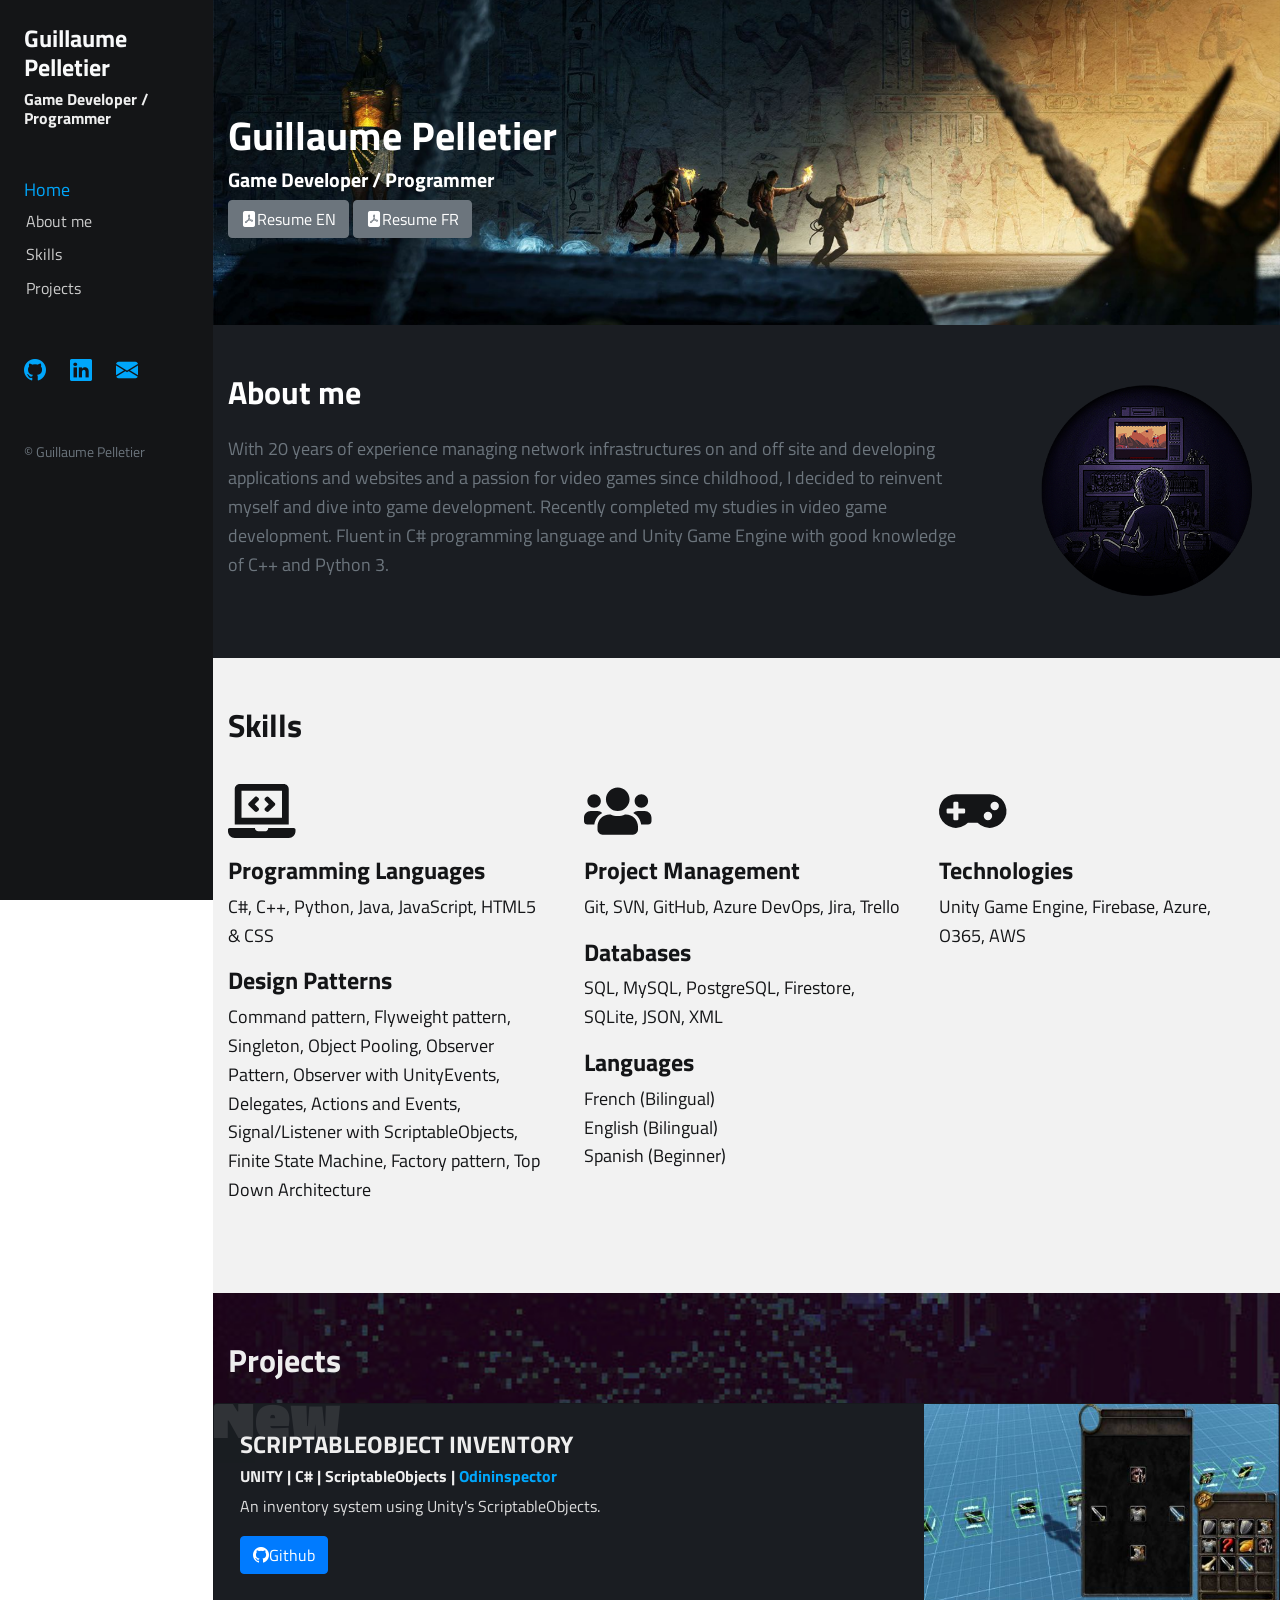
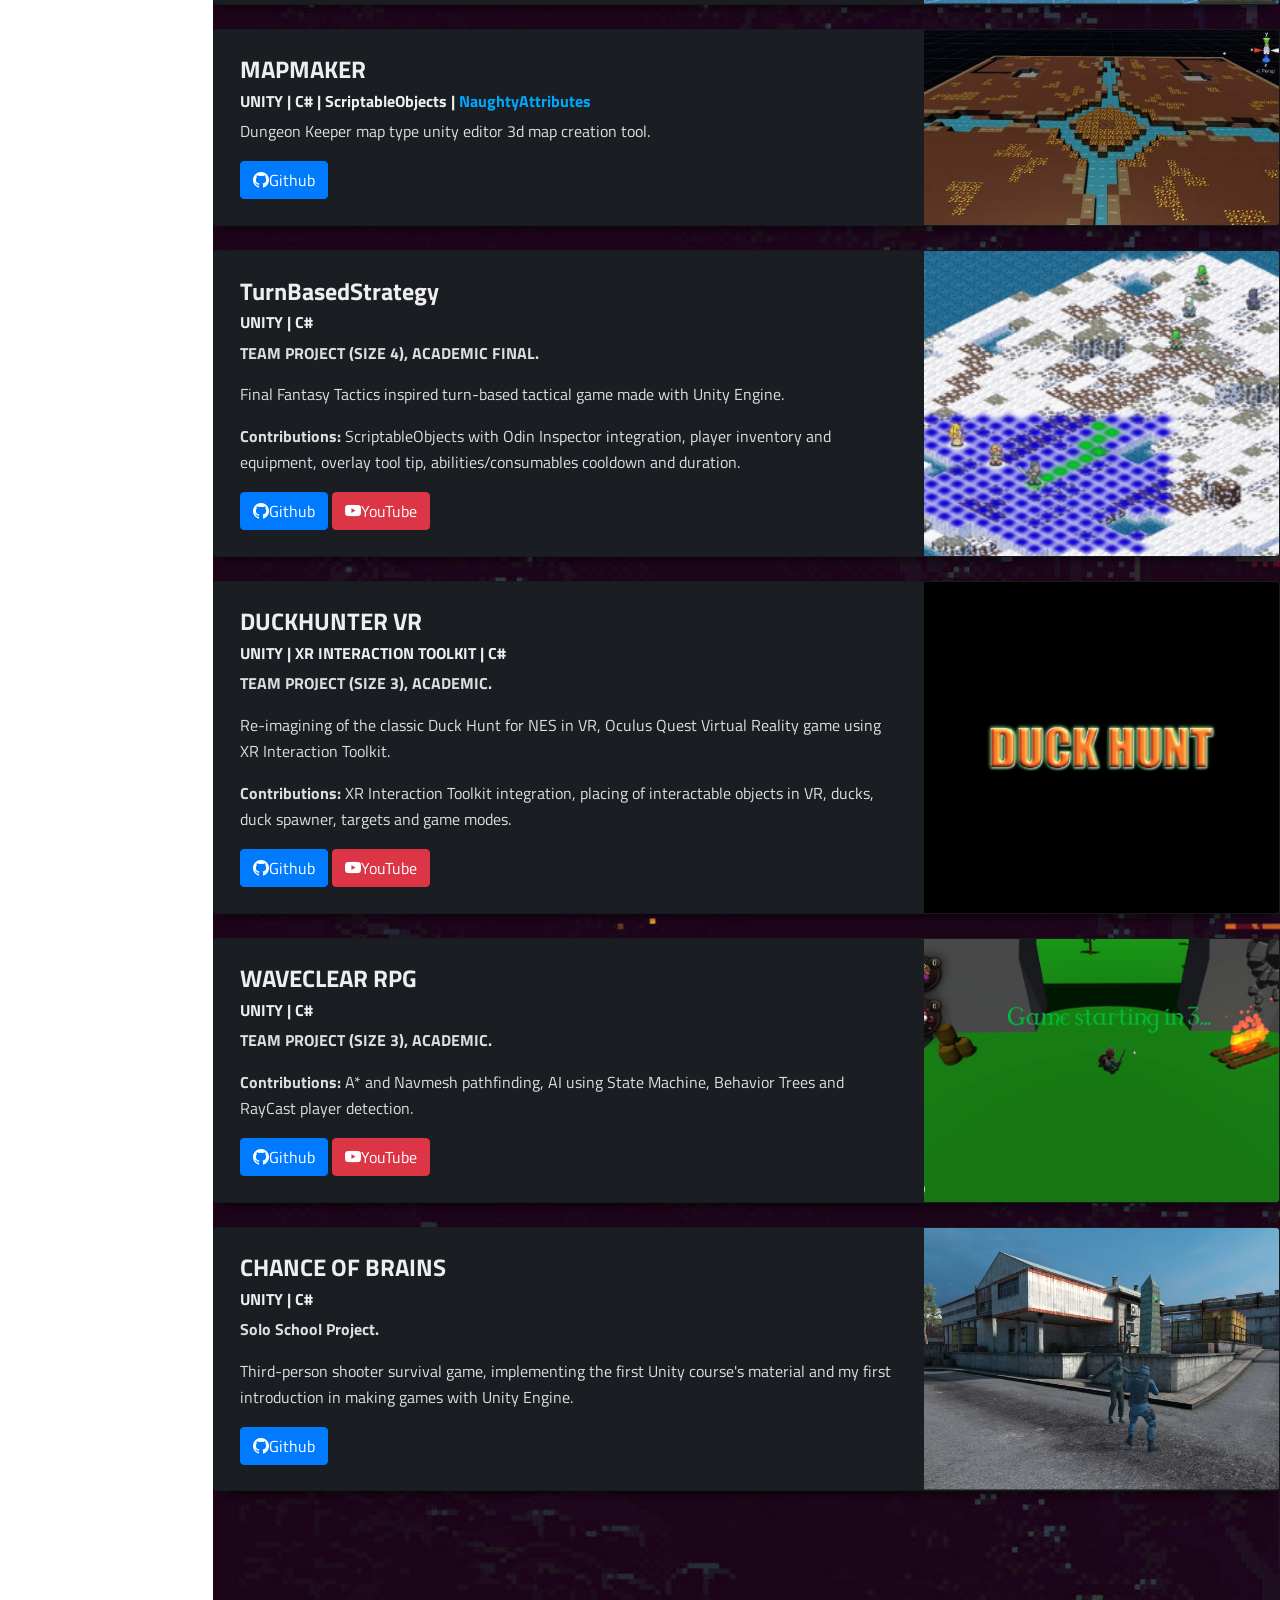
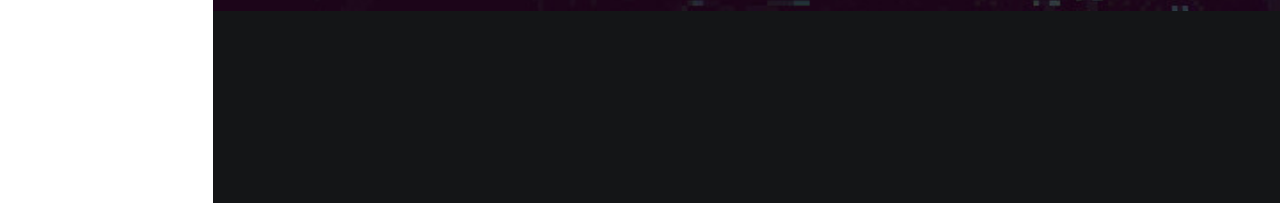
==== commit ef49016c: "fix: typo" ====
--- a/index.html
+++ b/index.html
@@ -159,7 +159,7 @@
                 <h4>Programming Languages</h4>
                 <p>C#, C++, Python, Java, JavaScript, HTML5 & CSS </p>
                 <h4>Design Patterns</h4>
-                <p>Command pattern, Flyweight pattern, Singleton, Object Pooling, Observer Pattern, Observer with UnityEvents, Delegates, Actions and Events, Signal/Listener with ScriptableObjects, State pattern, Factory pattern, Top Down Architecture</p>
+                <p>Command pattern, Flyweight pattern, Singleton, Object Pooling, Observer Pattern, Observer with UnityEvents, Delegates, Actions and Events, Signal/Listener with ScriptableObjects, Finite State Machine, Factory pattern, Top Down Architecture</p>
               </div>
             </div>
 
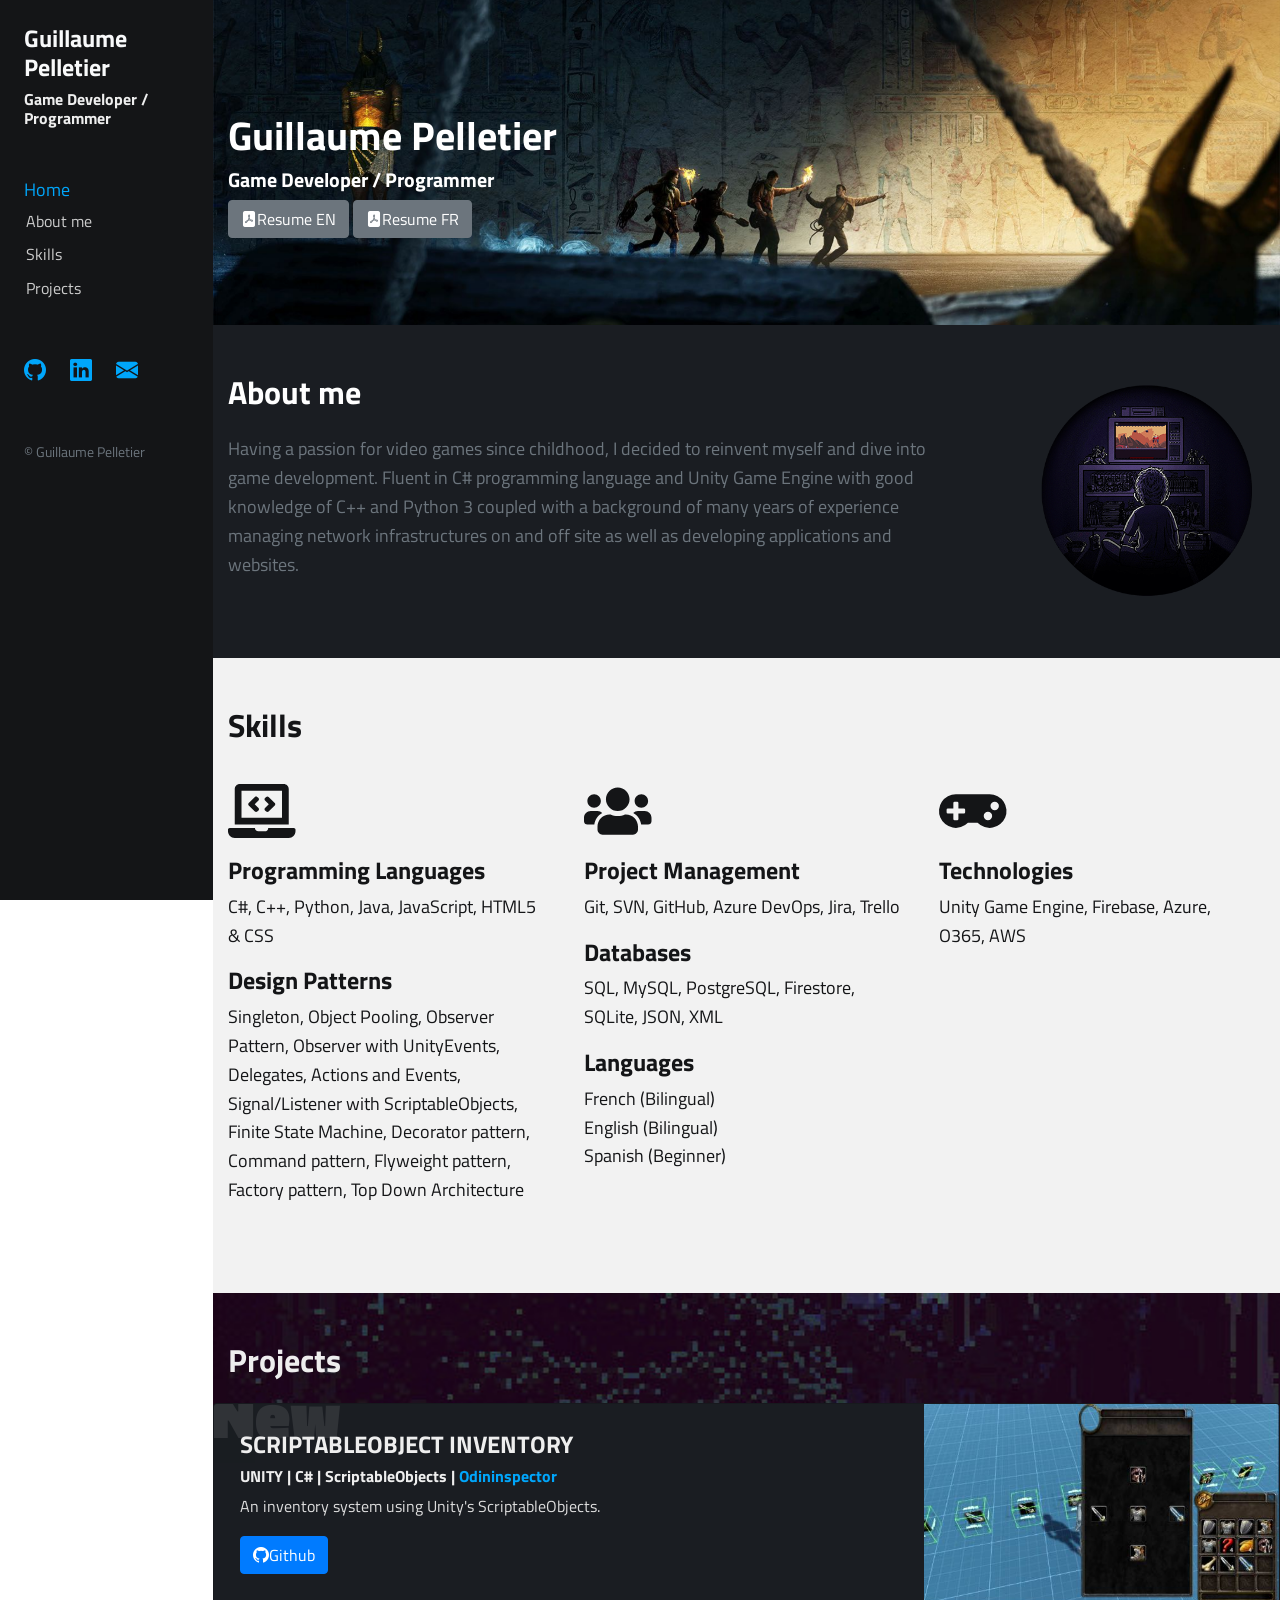
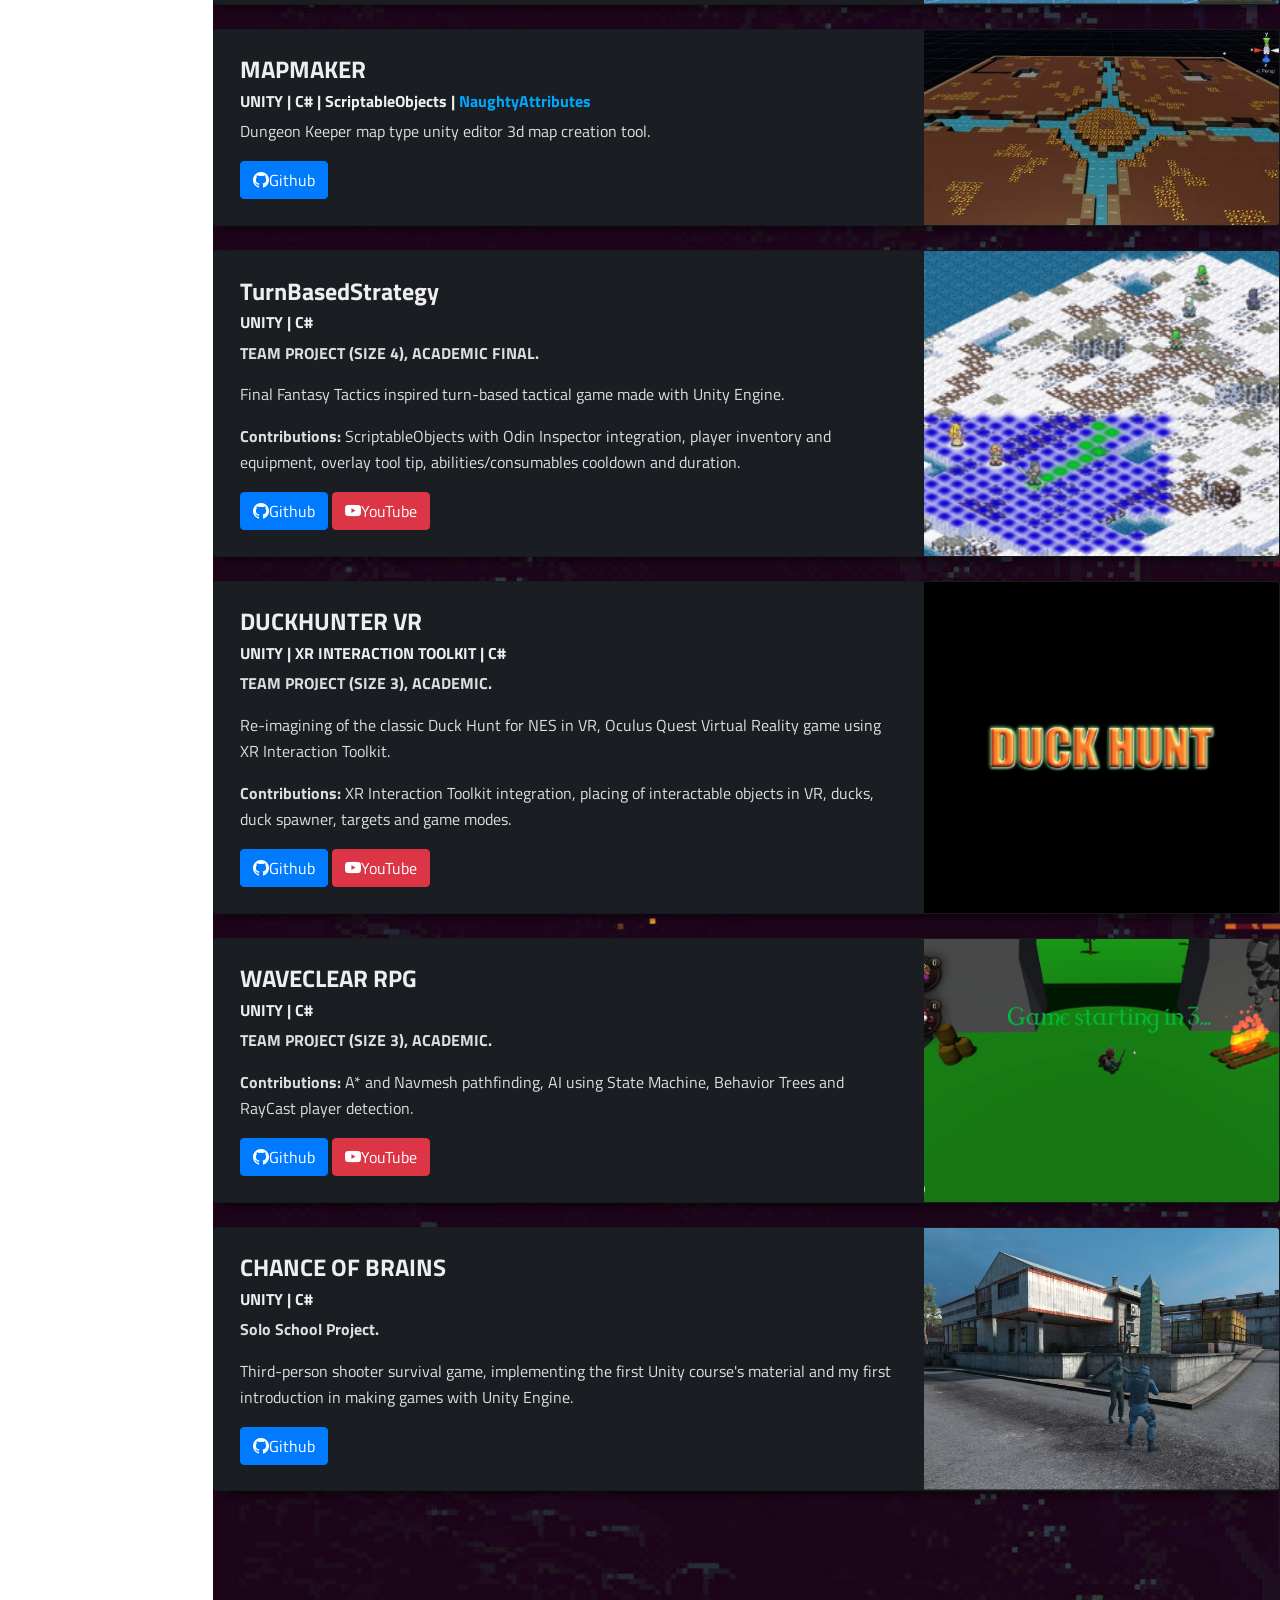
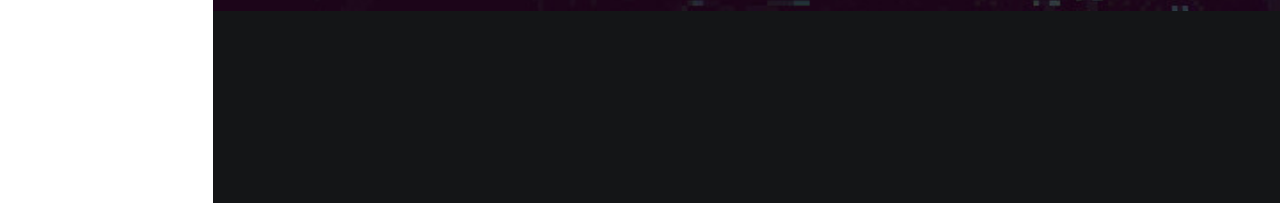
==== commit 44086ccd: "Update index.html" ====
--- a/index.html
+++ b/index.html
@@ -135,7 +135,7 @@
             <div class="col-md-9 text-white pr-md-5">
               <h2 class="mb-4">About me</h2>
               <p class="text-muted">
-                With 20 years of experience managing network infrastructures on and off site and developing applications and websites and a passion for video games since childhood, I decided to reinvent myself and dive into game development. Recently completed my studies in video game development. Fluent in C# programming language and Unity Game Engine with good knowledge of C++ and Python 3.
+                Having a passion for video games since childhood, I decided to reinvent myself and dive into game development. Fluent in C# programming language and Unity Game Engine with good knowledge of C++ and Python 3 coupled with a background of many years of experience managing network infrastructures on and off site as well as developing applications and websites.
               </p>
             </div>
             <div class="col-md-3 text-md-right">
@@ -159,7 +159,7 @@
                 <h4>Programming Languages</h4>
                 <p>C#, C++, Python, Java, JavaScript, HTML5 & CSS </p>
                 <h4>Design Patterns</h4>
-                <p>Command pattern, Flyweight pattern, Singleton, Object Pooling, Observer Pattern, Observer with UnityEvents, Delegates, Actions and Events, Signal/Listener with ScriptableObjects, Finite State Machine, Factory pattern, Top Down Architecture</p>
+                <p>Singleton, Object Pooling, Observer Pattern, Observer with UnityEvents, Delegates, Actions and Events, Signal/Listener with ScriptableObjects, Finite State Machine, Decorator pattern, Command pattern, Flyweight pattern, Factory pattern, Top Down Architecture</p>
               </div>
             </div>
 
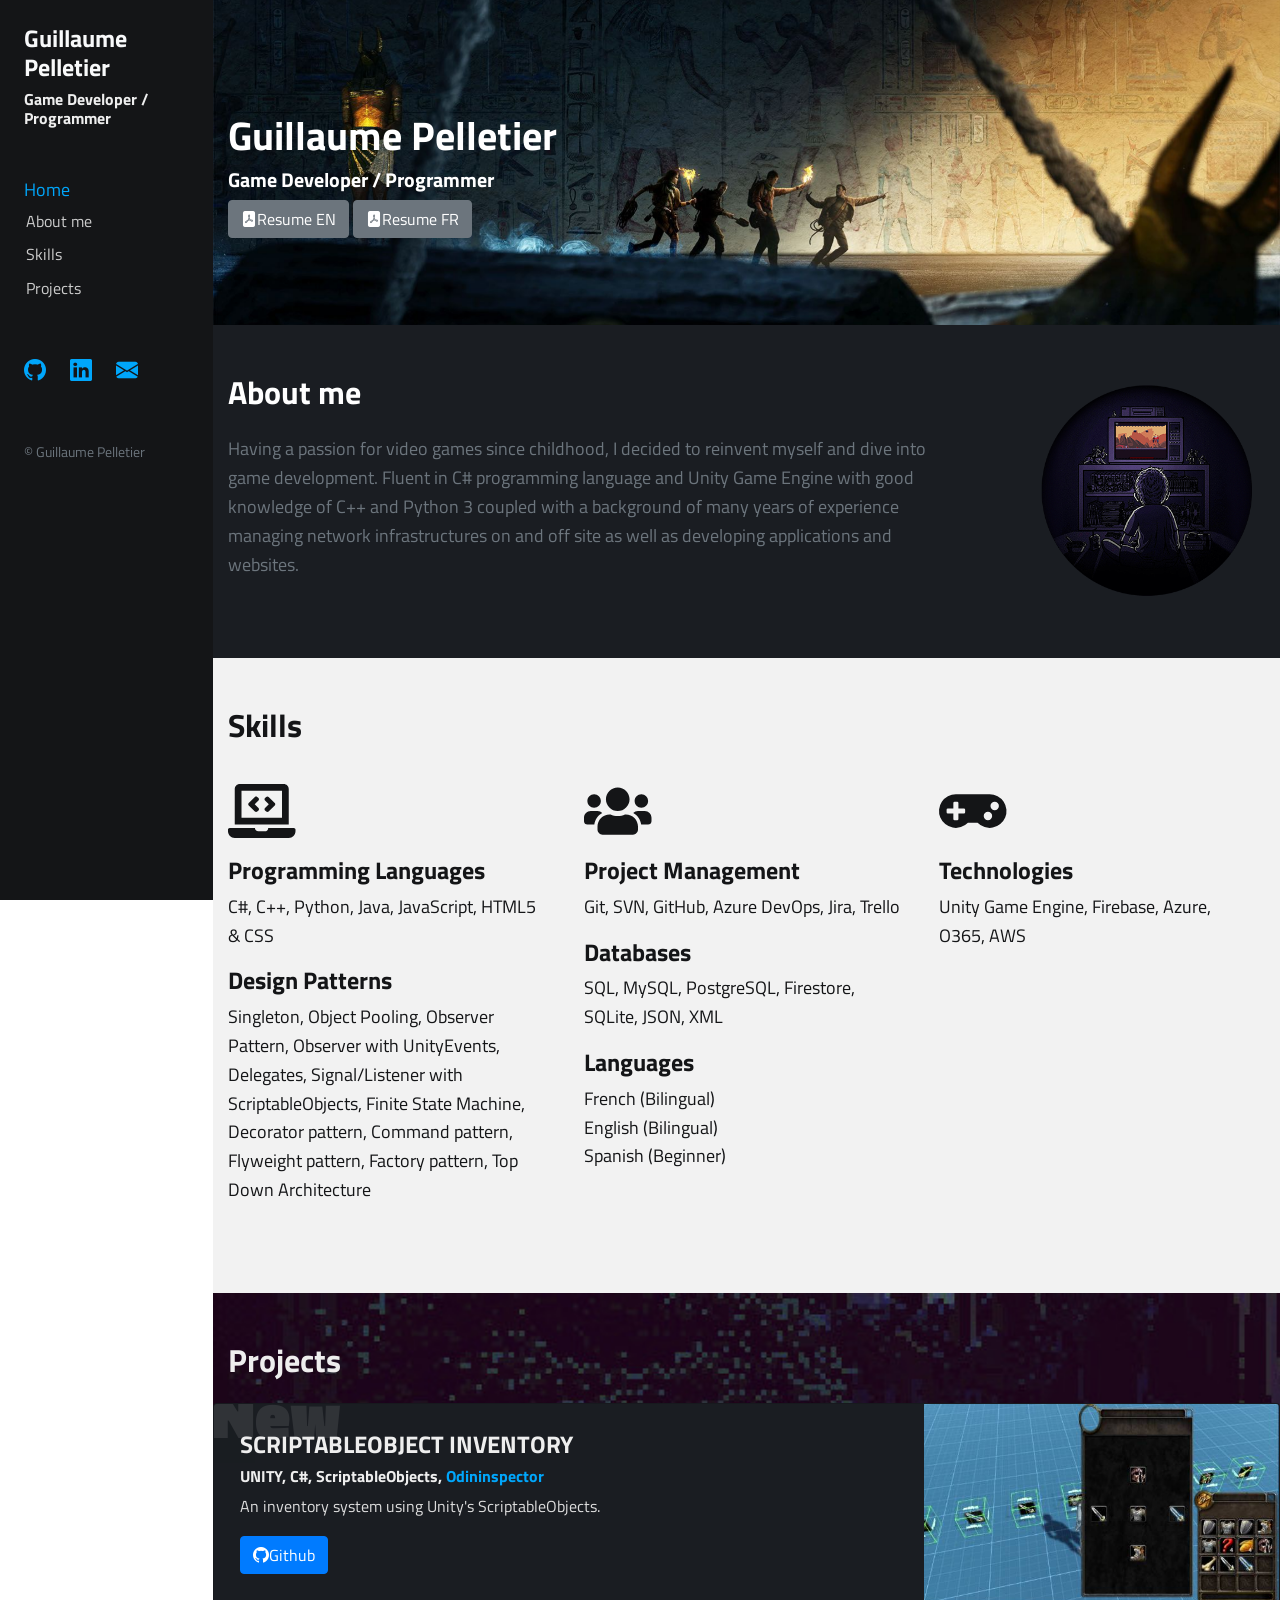
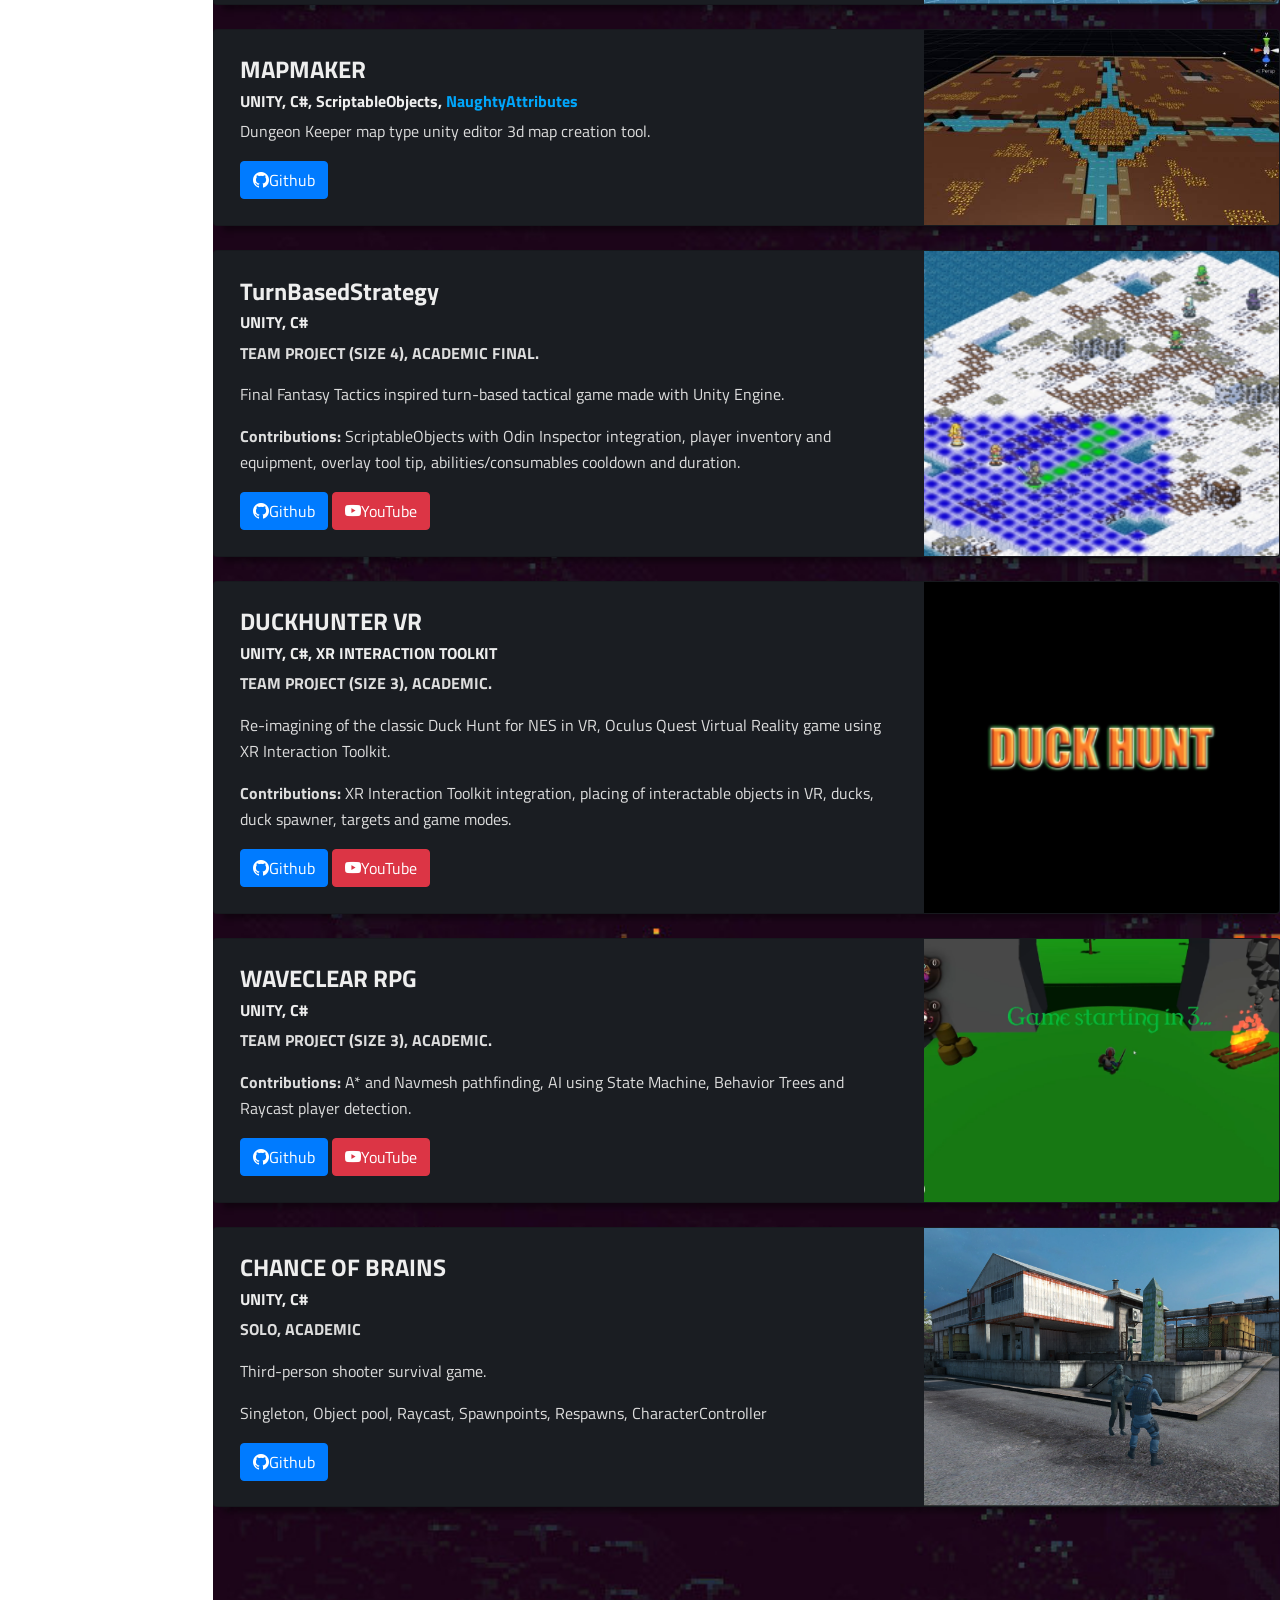
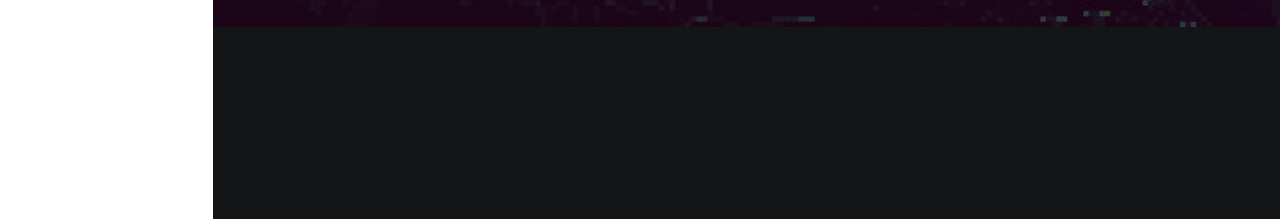
==== commit e494fa5f: "Update index.html" ====
--- a/index.html
+++ b/index.html
@@ -113,8 +113,8 @@
                   <div class="text-white py-md-5 mt-xl-3">
                     <h1>Guillaume Pelletier</h1>
                     <h5>Game Developer / Programmer</h5>
-                    <a target="_blank" href="docs/GuillaumePelletier_CV_EN.pdf" class="btn btn-secondary"><i class="bi-file-pdf-fill"></i>Resume EN</a>
-                    <a target="_blank" href="docs/GuillaumePelletier_CV_FR.pdf" class="btn btn-secondary"><i class="bi-file-pdf-fill"></i>Resume FR</a>
+                    <a href="docs/GuillaumePelletier_CV_EN.pdf" target="_blank" class="btn btn-secondary"><i class="bi-file-pdf-fill"></i>Resume EN</a>
+                    <a href="docs/GuillaumePelletier_CV_FR.pdf" target="_blank" class="btn btn-secondary"><i class="bi-file-pdf-fill"></i>Resume FR</a>
                   </div>
                 </div>
                 <div class="col-md-5">
@@ -159,7 +159,7 @@
                 <h4>Programming Languages</h4>
                 <p>C#, C++, Python, Java, JavaScript, HTML5 & CSS </p>
                 <h4>Design Patterns</h4>
-                <p>Singleton, Object Pooling, Observer Pattern, Observer with UnityEvents, Delegates, Actions and Events, Signal/Listener with ScriptableObjects, Finite State Machine, Decorator pattern, Command pattern, Flyweight pattern, Factory pattern, Top Down Architecture</p>
+                <p>Singleton, Object Pooling, Observer Pattern, Observer with UnityEvents, Delegates, Signal/Listener with ScriptableObjects, Finite State Machine, Decorator pattern, Command pattern, Flyweight pattern, Factory pattern, Top Down Architecture</p>
               </div>
             </div>
 
@@ -210,9 +210,9 @@
                       <div class="card-body">
                         <h6 class="jesse-faden">New</h6>
                         <h4>SCRIPTABLEOBJECT INVENTORY</h4>
-                        <h6>UNITY | C# | ScriptableObjects | <a href="https://odininspector.com/" target="_blank">Odininspector</a></h6>
+                        <h6>UNITY, C#, ScriptableObjects, <a href="https://odininspector.com/" target="_blank">Odininspector</a></h6>
                         <p>An inventory system using Unity's ScriptableObjects.</p>
-                        <a target="_blank" href="https://github.com/gpelletier0/ScriptableObject-Inventory" _target="_blank" class="btn btn-primary"><i class="bi-github"></i>Github</a>
+                        <a href="https://github.com/gpelletier0/ScriptableObject-Inventory" target="_blank" class="btn btn-primary"><i class="bi-github"></i>Github</a>
                       </div>
                     </div>
                     <div class="col-md-4">
@@ -232,9 +232,9 @@
                       <div class="card-body">
                         <h6 class="jesse-faden"></h6>
                         <h4>MAPMAKER</h4>
-                        <h6>UNITY | C# | ScriptableObjects | <a href="https://github.com/dbrizov/NaughtyAttributes" target="_blank">NaughtyAttributes</a></h6>
+                        <h6>UNITY, C#, ScriptableObjects, <a href="https://github.com/dbrizov/NaughtyAttributes" target="_blank">NaughtyAttributes</a></h6>
                         <p>Dungeon Keeper map type unity editor 3d map creation tool.</p>
-                        <a target="_blank" href="https://github.com/gpelletier0/MapMaker" _target="_blank" class="btn btn-primary"><i class="bi-github"></i>Github</a>
+                        <a href="https://github.com/gpelletier0/MapMaker" target="_blank" class="btn btn-primary"><i class="bi-github"></i>Github</a>
                       </div>
                     </div>
                     <div class="col-md-4">
@@ -254,12 +254,12 @@
                       <div class="card-body">
                         <h6 class="jesse-faden"></h6>
                         <h4>TurnBasedStrategy</h4>
-                        <h6>UNITY | C#</h6>
+                        <h6>UNITY, C#</h6>
                         <p><b>TEAM PROJECT (SIZE 4), ACADEMIC FINAL.</b></p>
                         <p>Final Fantasy Tactics inspired turn-based tactical game made with Unity Engine.</p>
                         <p><b>Contributions:</b> ScriptableObjects with Odin Inspector integration, player inventory and equipment, overlay tool tip, abilities/consumables cooldown and duration.</p>
-                        <a target="_blank" href="https://github.com/brosseaualex/TurnBasedStrategy" _target="_blank" class="btn btn-primary"><i class="bi-github"></i>Github</a>
-                        <a target="_blank" href="https://www.youtube.com/watch?v=KWb6OIS69YI" class="btn btn-danger"><i class="bi-youtube"></i>YouTube</a>
+                        <a href="https://github.com/brosseaualex/TurnBasedStrategy" target="_blank" class="btn btn-primary"><i class="bi-github"></i>Github</a>
+                        <a href="https://www.youtube.com/watch?v=KWb6OIS69YI" target="_blank" class="btn btn-danger"><i class="bi-youtube"></i>YouTube</a>
                       </div>
                     </div>
                     <div class="col-md-4">
@@ -279,12 +279,12 @@
                       <div class="card-body">
                         <h6 class="jesse-faden"></h6>
                         <h4>DUCKHUNTER VR</h4>
-                        <h6>UNITY | XR INTERACTION TOOLKIT | C#</h6>
+                        <h6>UNITY, C#, XR INTERACTION TOOLKIT</h6>
                         <p><b>TEAM PROJECT (SIZE 3), ACADEMIC.</b></p>
                         <p>Re-imagining of the classic Duck Hunt for NES in VR, Oculus Quest Virtual Reality game using XR Interaction Toolkit.</p>
                         <p><b>Contributions:</b> XR Interaction Toolkit integration, placing of interactable objects in VR, ducks, duck spawner, targets and game modes.</p>
-                        <a target="_blank" href="https://github.com/guyllaumedemers/Unity-DuckHunterVR" _target="_blank" class="btn btn-primary"><i class="bi-github"></i>Github</a>
-                        <a target="_blank" href="https://www.youtube.com/watch?v=J6FowLGC14E" class="btn btn-danger"><i class="bi-youtube"></i>YouTube</a>
+                        <a href="https://github.com/guyllaumedemers/Unity-DuckHunterVR" target="_blank" class="btn btn-primary"><i class="bi-github"></i>Github</a>
+                        <a href="https://www.youtube.com/watch?v=J6FowLGC14E" target="_blank" class="btn btn-danger"><i class="bi-youtube"></i>YouTube</a>
                       </div>
                     </div>
                     <div class="col-md-4">
@@ -304,12 +304,12 @@
                       <div class="card-body">
                         <h6 class="jesse-faden"></h6>
                         <h4>WAVECLEAR RPG</h4>
-                        <h6>UNITY | C#</h6>
+                        <h6>UNITY, C#</h6>
                         <p><b>TEAM PROJECT (SIZE 3), ACADEMIC.</b></p>
-                        <p><b>Contributions:</b> A* and Navmesh pathfinding, AI using State Machine, Behavior Trees and RayCast player detection.
+                        <p><b>Contributions:</b> A* and Navmesh pathfinding, AI using State Machine, Behavior Trees and Raycast player detection.
                         </p>
-                        <a target="_blank" href="https://github.com/guyllaumedemers/Unity-WaveClearRPG" _target="_blank" class="btn btn-primary"><i class="bi-github"></i>Github</a>
-                        <a target="_blank" href="https://www.youtube.com/watch?v=xH9Z4_-2TSw" class="btn btn-danger"><i class="bi-youtube"></i>YouTube</a>
+                        <a href="https://github.com/guyllaumedemers/Unity-WaveClearRPG" target="_blank" class="btn btn-primary"><i class="bi-github"></i>Github</a>
+                        <a href="https://www.youtube.com/watch?v=xH9Z4_-2TSw" target="_blank" class="btn btn-danger"><i class="bi-youtube"></i>YouTube</a>
                       </div>
                     </div>
                     <div class="col-md-4">
@@ -329,10 +329,11 @@
                       <div class="card-body">
                         <h6 class="jesse-faden"></h6>
                         <h4>CHANCE OF BRAINS</h4>
-                        <h6>UNITY | C#</h6>
-                        <p><b>Solo School Project.</b></p>
-                        <p>Third-person shooter survival game, implementing the first Unity course's material and my first introduction in making games with Unity Engine.</p>
-                        <a target="_blank" href="https://github.com/gpelletier0/ChanceOfBrains" _target="_blank" class="btn btn-primary"><i class="bi-github"></i>Github</a>
+                        <h6>UNITY, C#</h6>
+                        <p><b>SOLO, ACADEMIC</b></p>
+                        <p>Third-person shooter survival game.</p>
+                        <p>Singleton, Object pool, Raycast, Spawnpoints, Respawns, CharacterController</p>
+                        <a href="https://github.com/gpelletier0/ChanceOfBrains" target="_blank" class="btn btn-primary"><i class="bi-github"></i>Github</a>
                       </div>
                     </div>
                     <div class="col-md-4">
@@ -343,8 +344,7 @@
                   </div>
                 </div>
               </div>
-
-
+              
               <!-- project
               <div class="col-lg-12 mb-4">
                 <div class="card project-card h-100">
@@ -355,8 +355,8 @@
                         <h4>Project Title</h4>
                         <h6>Technologies</h6>
                         <p>Description</p>
-                        <a target="_blank" href="https://github.com/gpelletier0/" _target="_blank" class="btn btn-primary"><i class="bi-github"></i>Github</a>
-                        <a target="_blank" href="https://youtube.com" class="btn btn-danger"><i class="bi-youtube"></i>YouTube</a>
+                        <a href="https://github.com/gpelletier0/" target="_blank" class="btn btn-primary"><i class="bi-github"></i>Github</a>
+                        <a href="https://youtube.com" target="_blank" class="btn btn-danger"><i class="bi-youtube"></i>YouTube</a>
                       </div>
                     </div>
                     <div class="col-md-4">
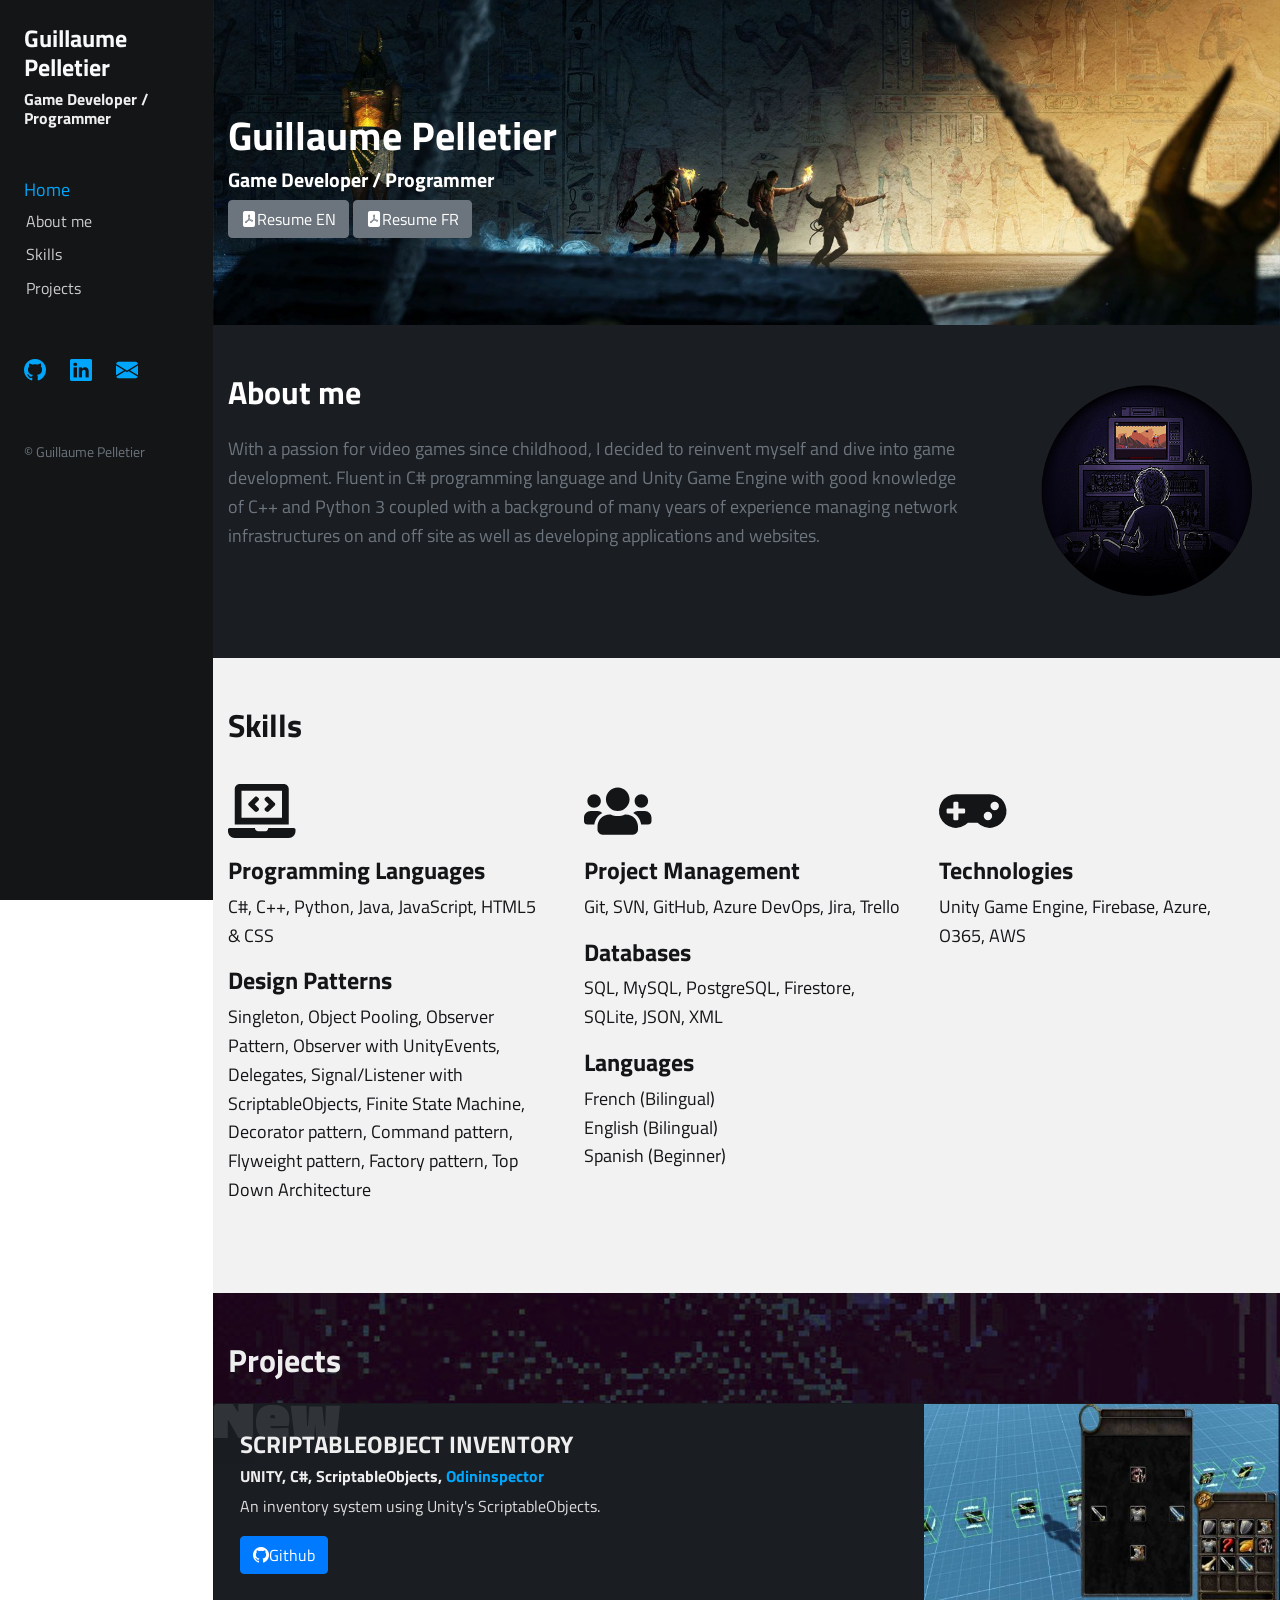
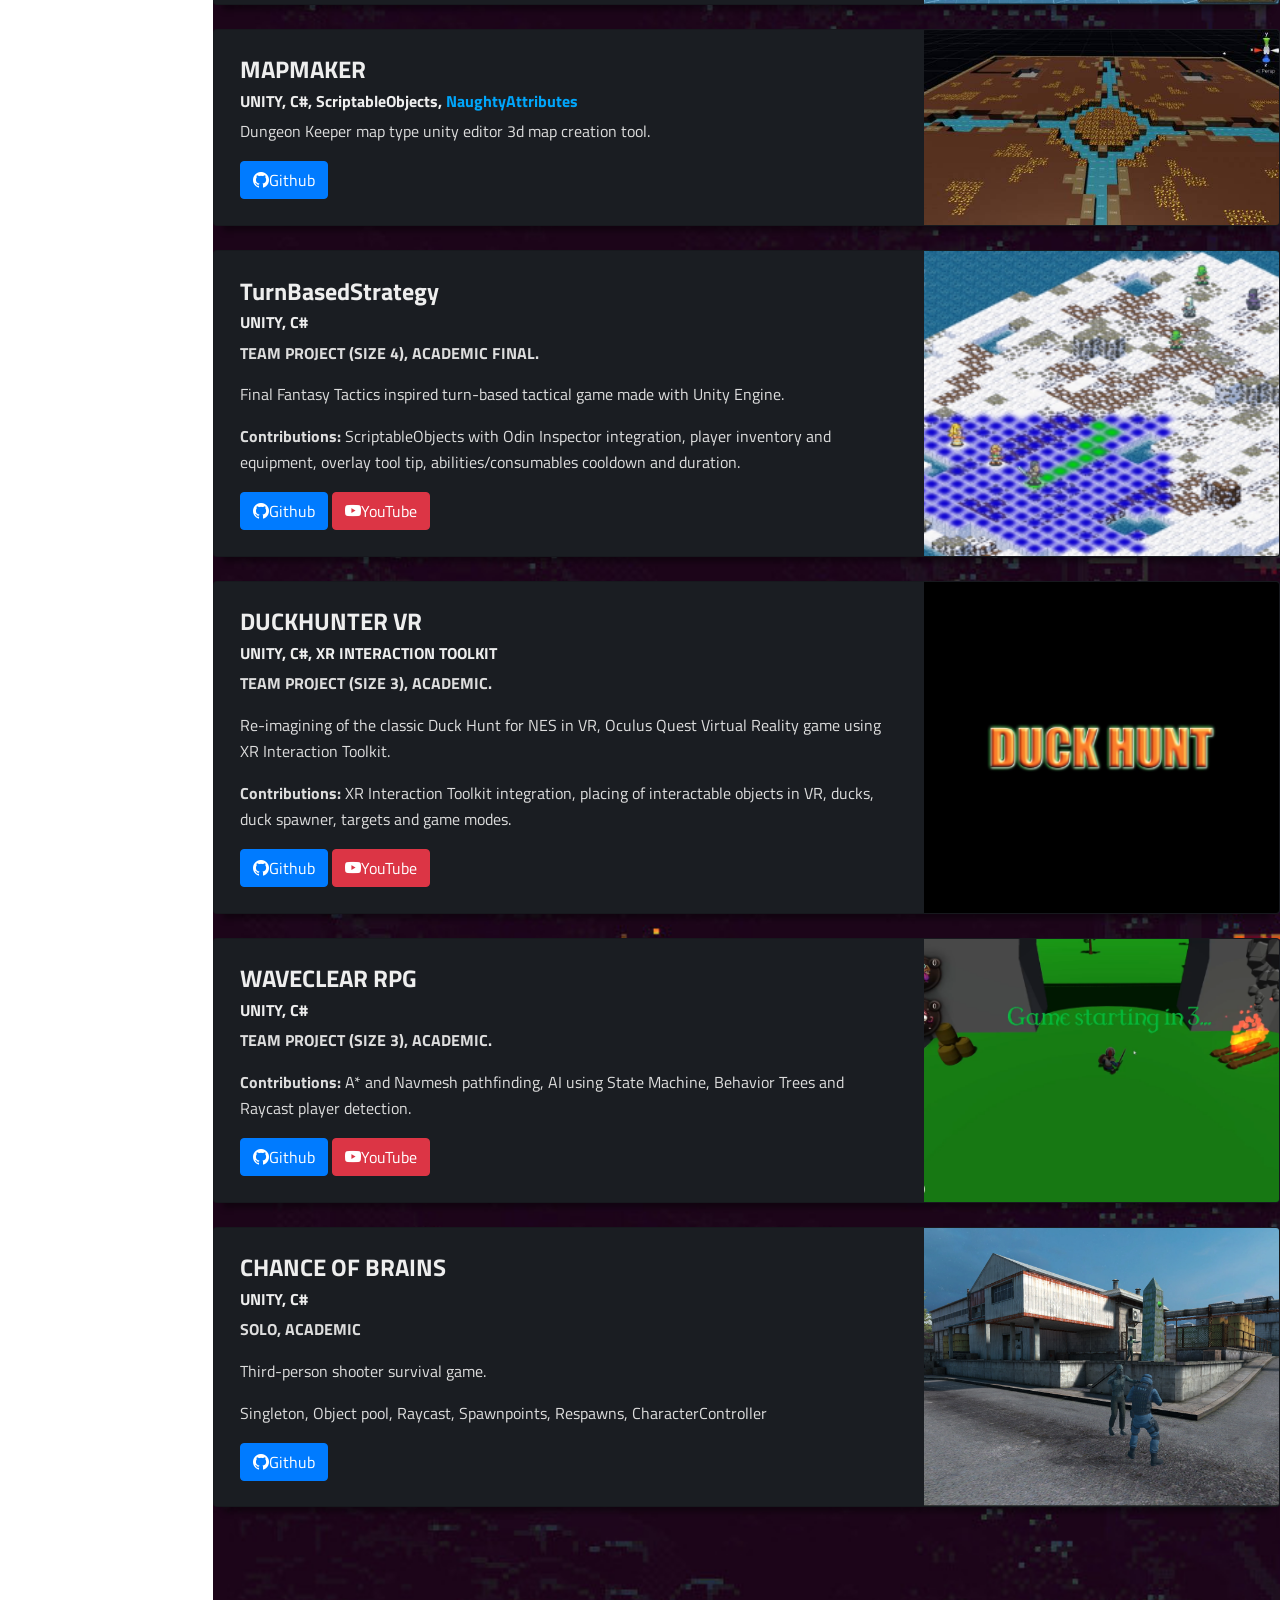
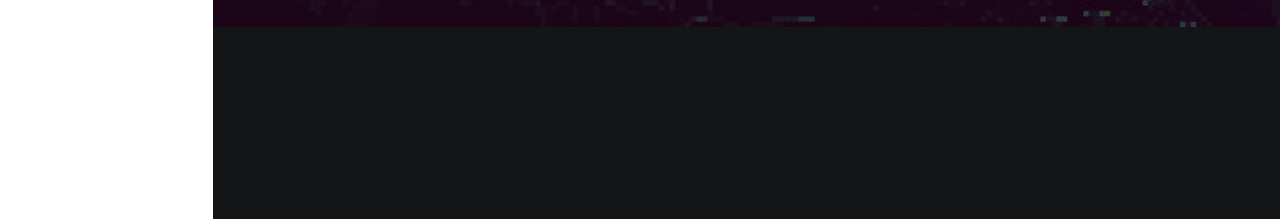
==== commit 401fc096: "fixed typo" ====
--- a/index.html
+++ b/index.html
@@ -135,7 +135,7 @@
             <div class="col-md-9 text-white pr-md-5">
               <h2 class="mb-4">About me</h2>
               <p class="text-muted">
-                Having a passion for video games since childhood, I decided to reinvent myself and dive into game development. Fluent in C# programming language and Unity Game Engine with good knowledge of C++ and Python 3 coupled with a background of many years of experience managing network infrastructures on and off site as well as developing applications and websites.
+                With a passion for video games since childhood, I decided to reinvent myself and dive into game development. Fluent in C# programming language and Unity Game Engine with good knowledge of C++ and Python 3 coupled with a background of many years of experience managing network infrastructures on and off site as well as developing applications and websites.
               </p>
             </div>
             <div class="col-md-3 text-md-right">
@@ -344,7 +344,7 @@
                   </div>
                 </div>
               </div>
-              
+
               <!-- project
               <div class="col-lg-12 mb-4">
                 <div class="card project-card h-100">
